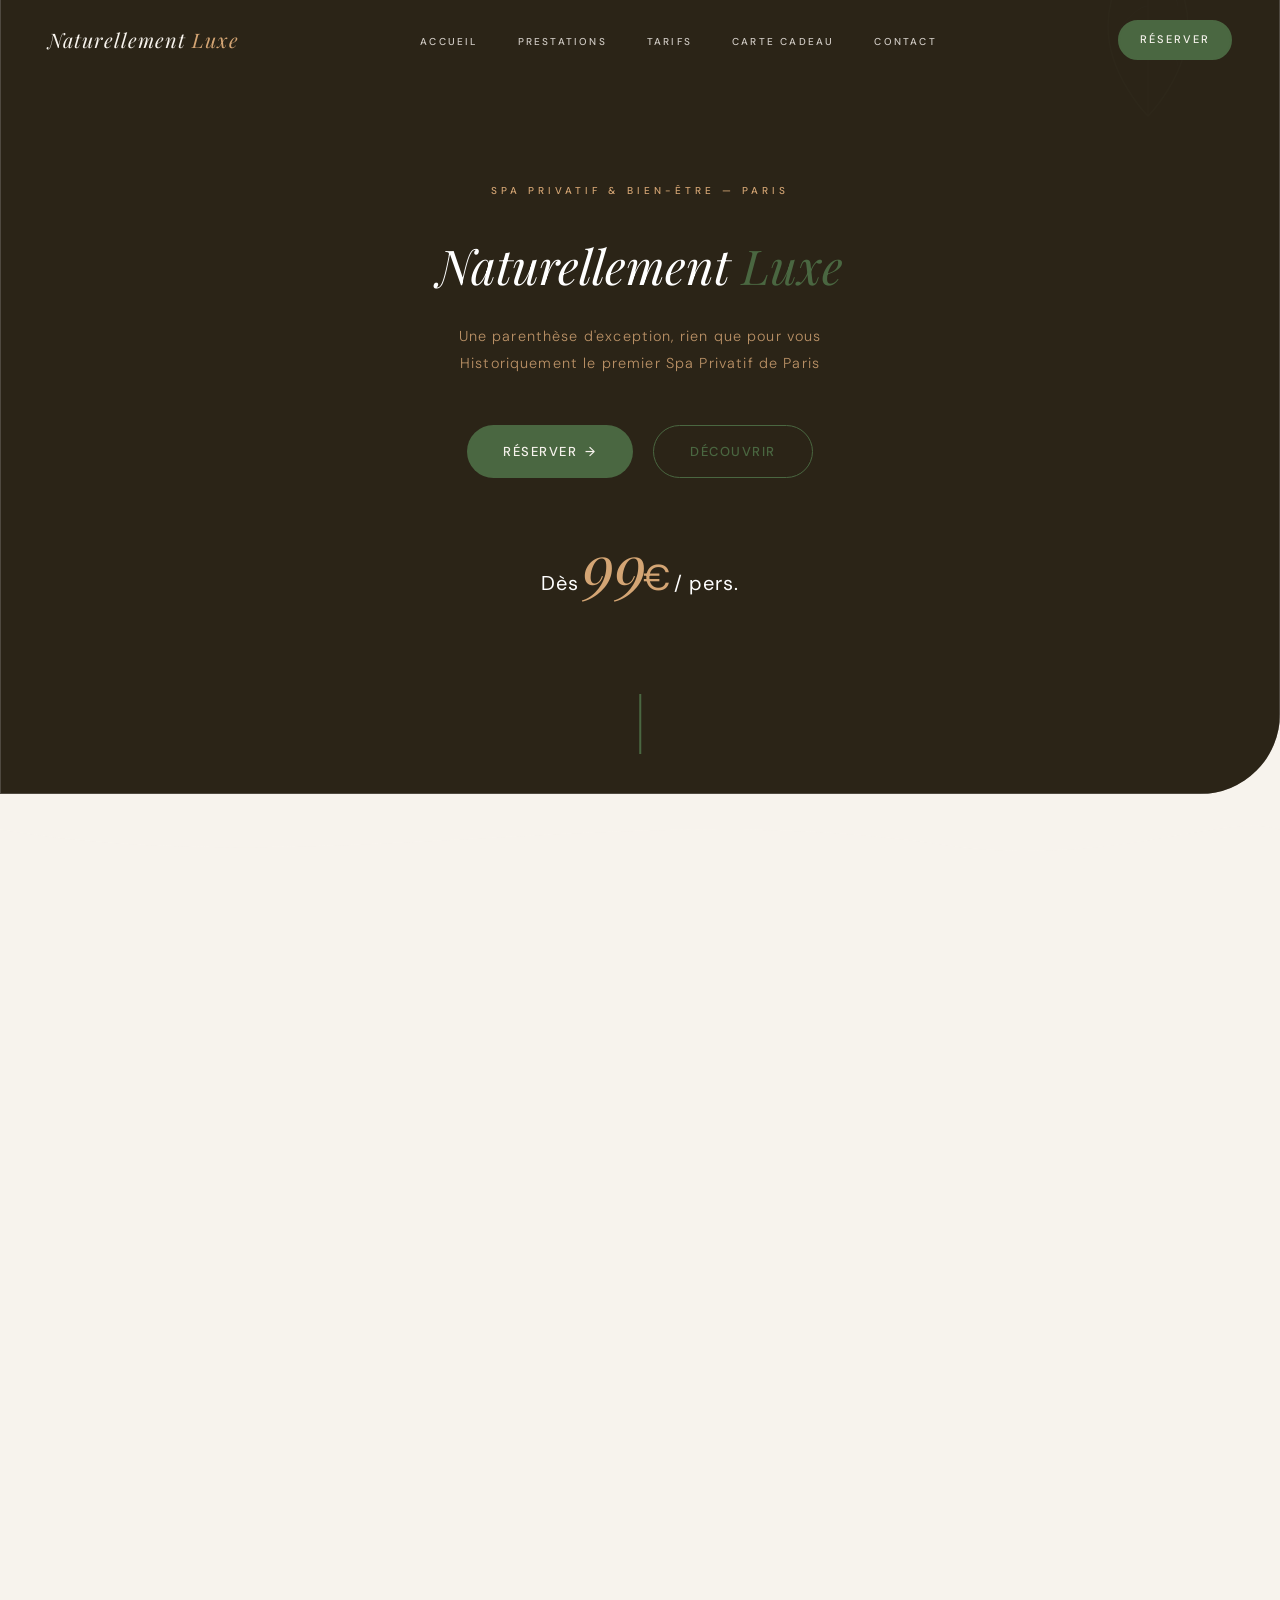
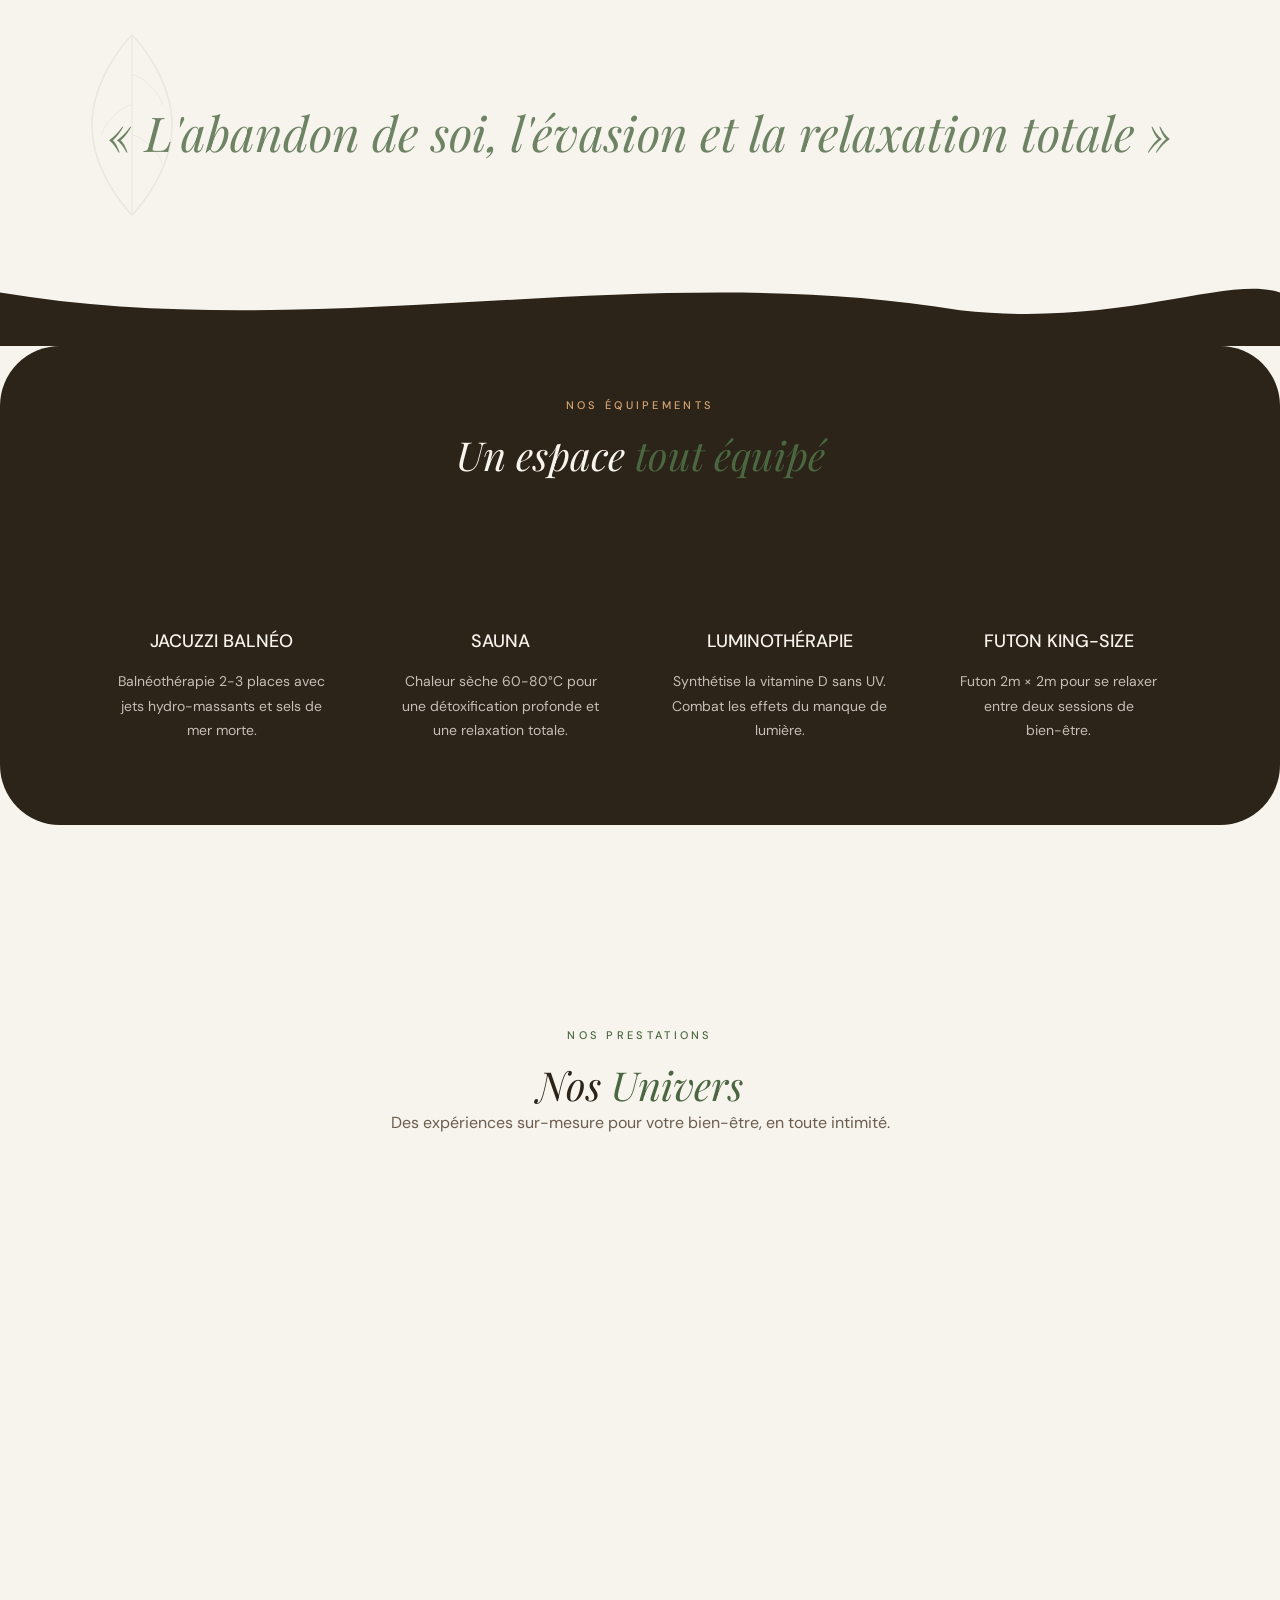
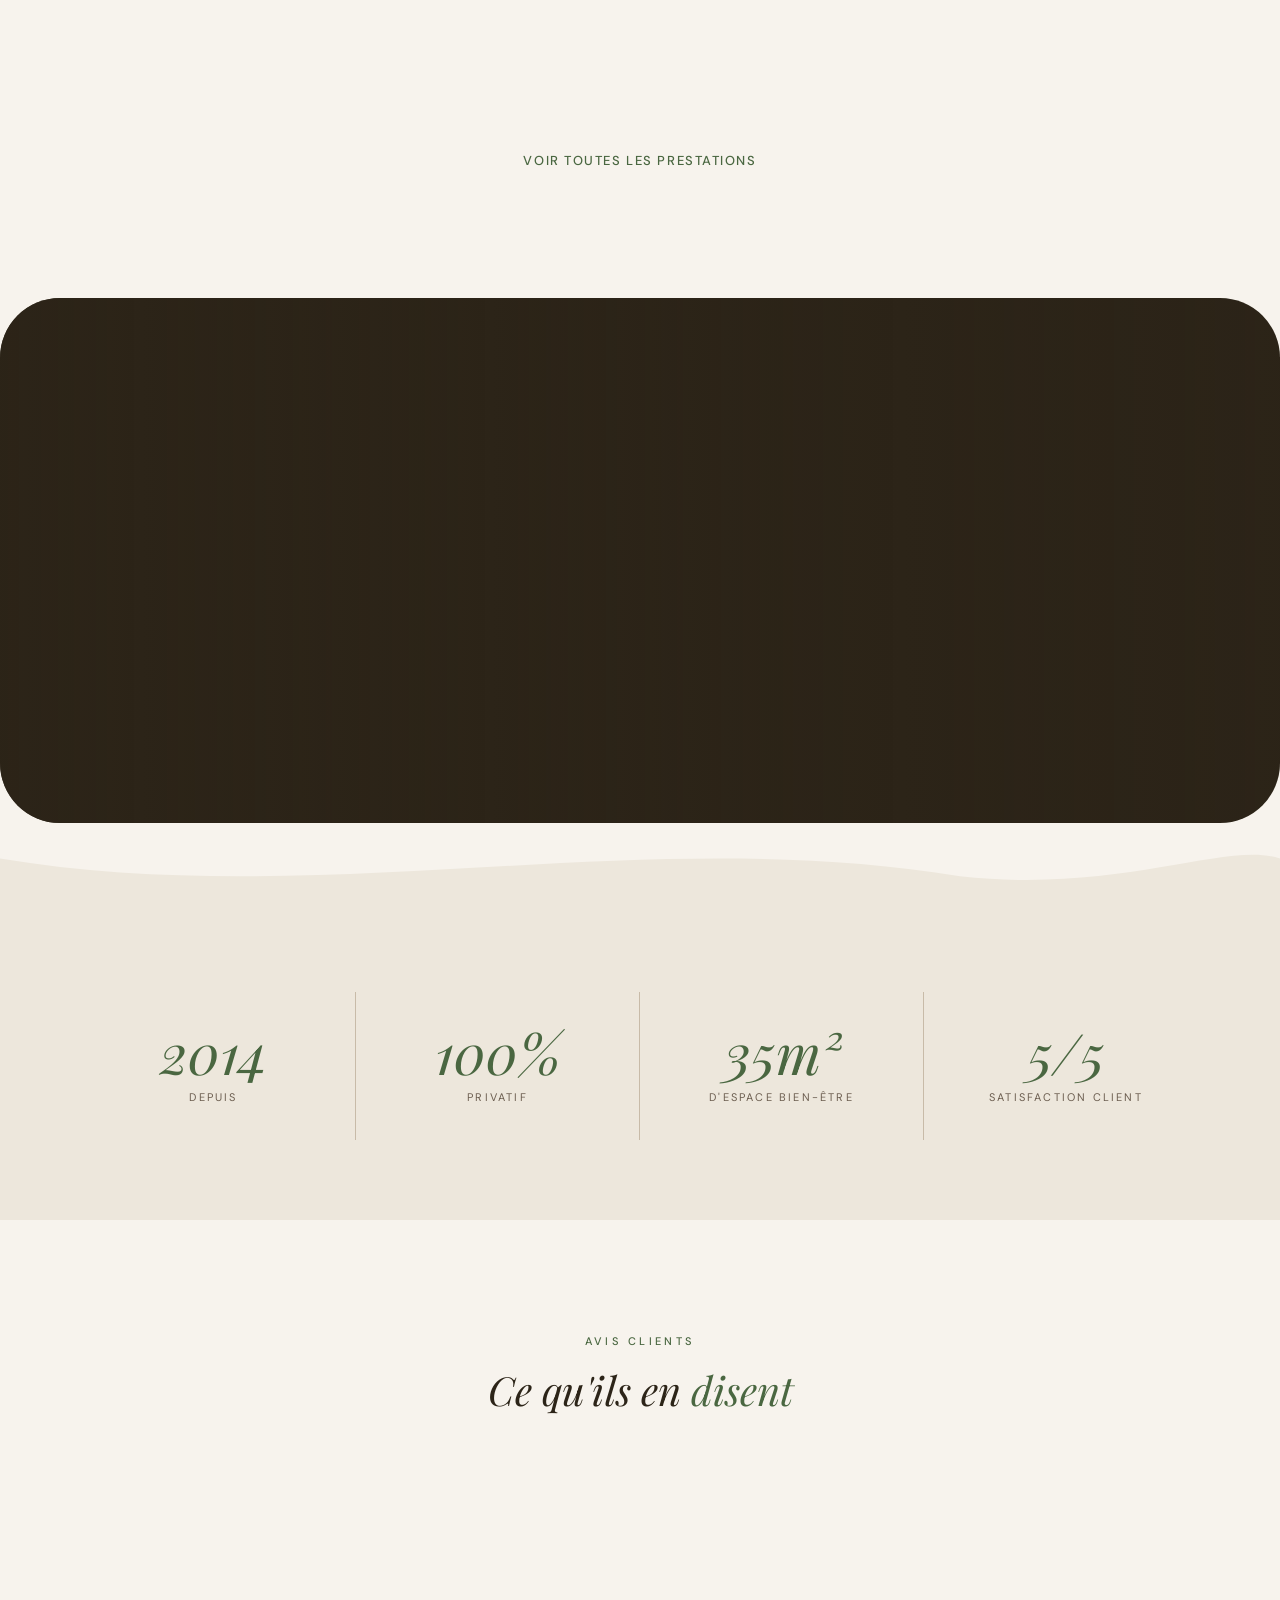
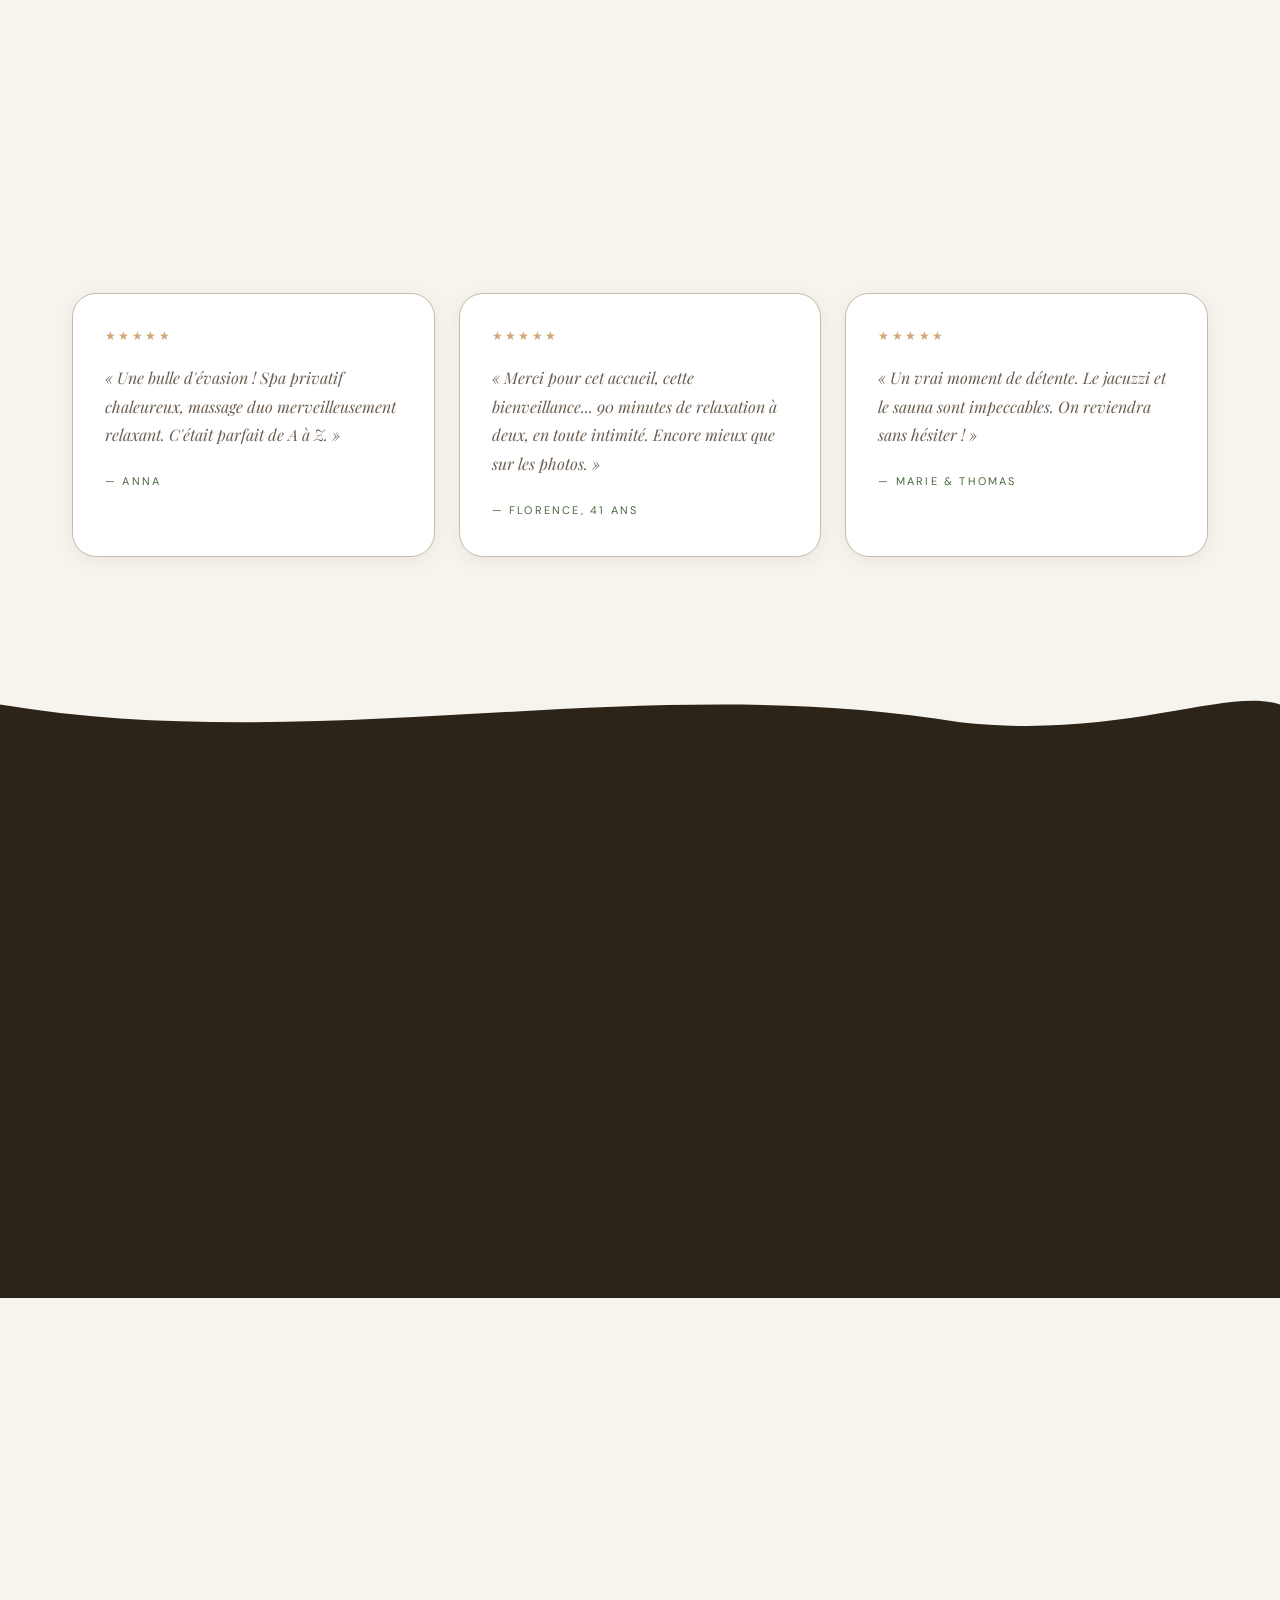
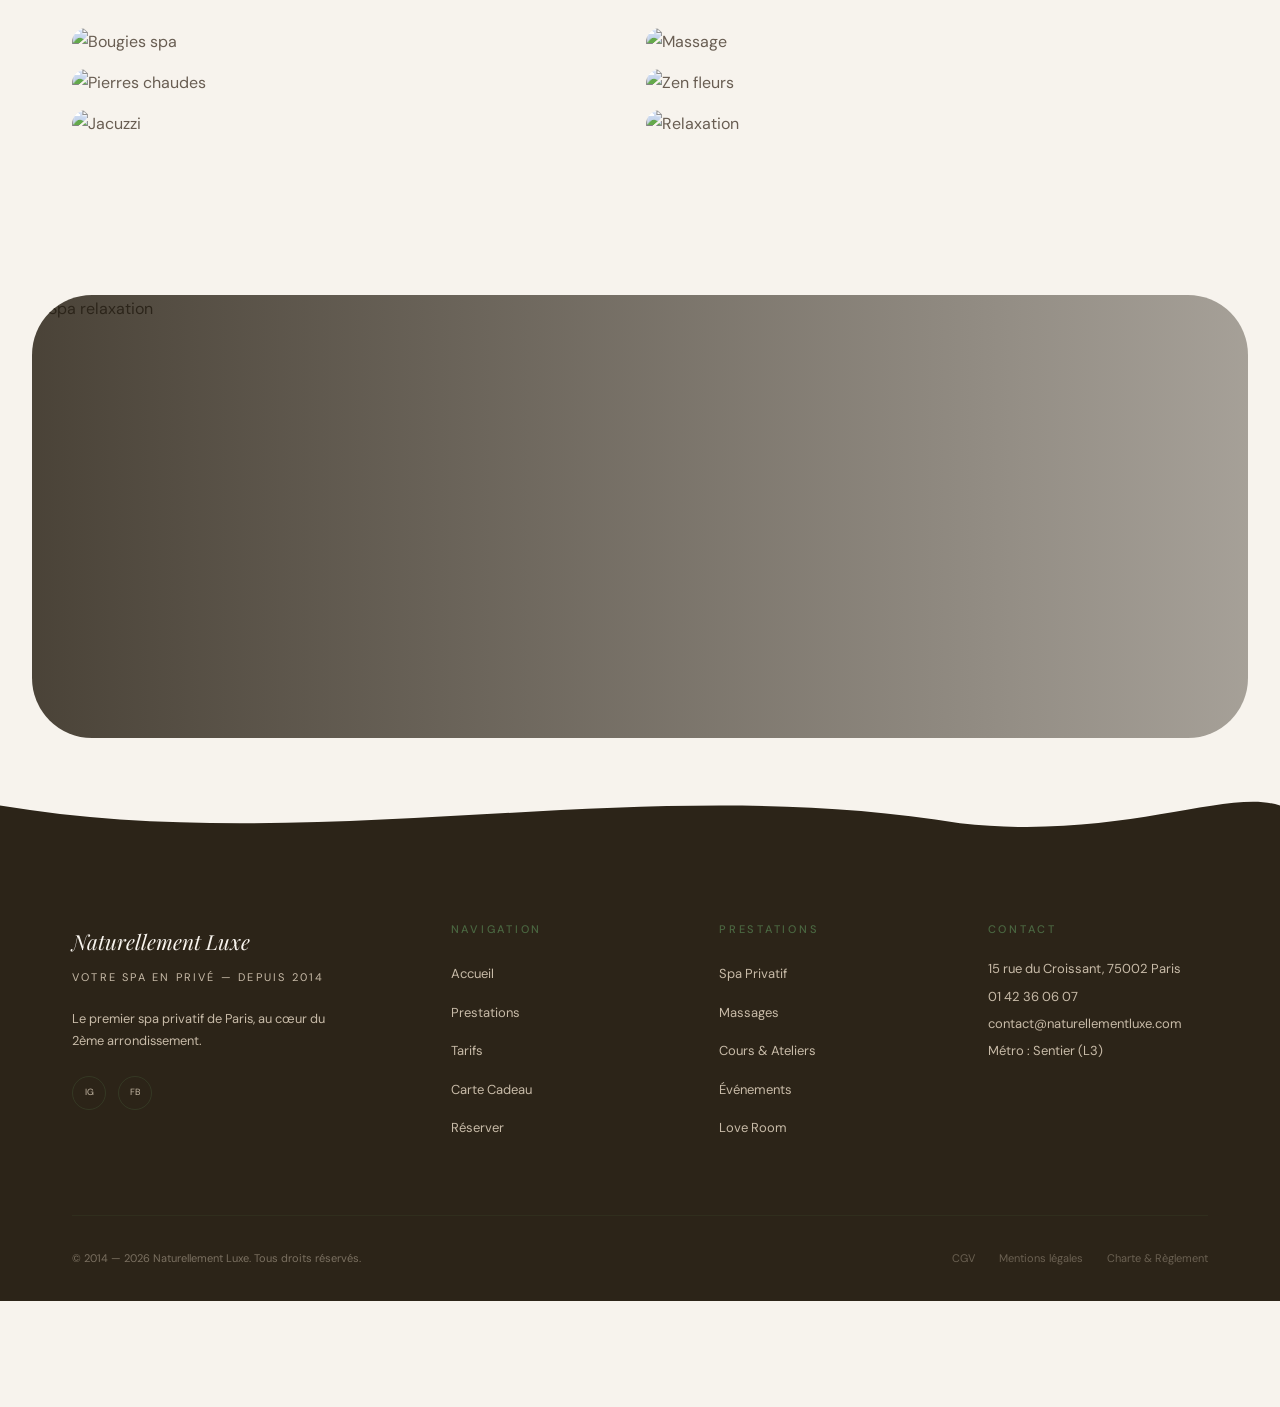
==== index.html @ 5acb5098 "redesign complet: charte organique/botanique Nouvelle identite visuelle: palette terreuse (vert fore" ====
<!DOCTYPE html>
<html lang="fr">
<head>
  <meta charset="UTF-8">
  <meta name="viewport" content="width=device-width, initial-scale=1.0">
  <meta name="description" content="Naturellement Luxe — Le premier Spa Privatif de Paris depuis 2014. Jacuzzi, sauna, balnéothérapie, massages en toute intimité au cœur du 2e arrondissement.">
  <title>Naturellement Luxe — Spa Privatif Paris | Votre Spa en Privé</title>
  <link rel="stylesheet" href="css/design-system.css">
  <link rel="stylesheet" href="css/components.css">
  <link rel="stylesheet" href="css/pages/home.css">
  <script src="https://unpkg.com/lucide@latest"></script>
</head>
<body>

<!-- HEADER -->
<header>
  <a href="index.html" class="header-logo">Naturellement <span>Luxe</span></a>
  <nav>
    <ul class="header-nav">
      <li><a href="index.html">Accueil</a></li>
      <li><a href="prestations.html">Prestations</a></li>
      <li><a href="tarifs.html">Tarifs</a></li>
      <li><a href="carte-cadeau.html">Carte Cadeau</a></li>
      <li><a href="contact.html">Contact</a></li>
    </ul>
  </nav>
  <a href="reserver.html" class="header-cta">Réserver</a>
  <button class="burger" aria-label="Menu">
    <span></span><span></span><span></span>
  </button>
</header>
<div class="mobile-overlay"></div>
<nav class="mobile-nav">
  <button class="mobile-close">&#10005;</button>
  <a href="index.html">Accueil</a>
  <a href="prestations.html">Prestations</a>
  <a href="tarifs.html">Tarifs</a>
  <a href="carte-cadeau.html">Carte Cadeau</a>
  <a href="contact.html">Contact</a>
  <a href="reserver.html">Réserver</a>
</nav>

<main>

  <!-- HERO (fond sombre) -->
  <section class="hero" style="position: relative;">
    <video class="hero-video" autoplay muted loop playsinline
      poster="https://images.unsplash.com/photo-1544161515-4ab6ce6db874?w=1920&q=85&auto=format&fit=crop">
      <source src="https://videos.pexels.com/video-files/3327263/3327263-uhd_2560_1440_30fps.mp4" type="video/mp4">
    </video>
    <img class="hero-bg-img" src="https://images.unsplash.com/photo-1544161515-4ab6ce6db874?w=1920&q=85&auto=format&fit=crop" alt="">
    <div class="hero-overlay"></div>
    <div class="hero-content">
      <span class="hero-tag">Spa Privatif &amp; Bien-être — Paris</span>
      <h1>Naturellement <em>Luxe</em></h1>
      <p class="hero-subtitle">Une parenthèse d'exception, rien que pour vous<br>Historiquement le premier Spa Privatif de Paris</p>
      <div class="hero-buttons">
        <a href="reserver.html" class="btn btn-primary">Réserver</a>
        <a href="prestations.html" class="btn btn-outline">Découvrir</a>
      </div>
      <div class="hero-price">
        <span class="price-from">Dès</span>
        <span class="price-amount">99</span>
        <span class="price-currency">€</span>
        <span class="price-unit">/ pers.</span>
      </div>
    </div>
    <div class="scroll-indicator"><span></span></div>
    <div class="botanical-deco" style="top: 2rem; right: 2rem; width: 200px; height: 200px;">
      <svg viewBox="0 0 200 200" fill="none" xmlns="http://www.w3.org/2000/svg">
        <path d="M100,10 C100,10 140,50 140,100 C140,150 100,190 100,190 C100,190 60,150 60,100 C60,50 100,10 100,10 Z" stroke="#4A6741" stroke-width="1.5" fill="none"/>
        <path d="M100,10 L100,190" stroke="#4A6741" stroke-width="1"/>
        <path d="M100,50 C110,50 130,70 130,80" stroke="#4A6741" stroke-width="0.8" fill="none"/>
        <path d="M100,80 C90,80 70,100 70,110" stroke="#4A6741" stroke-width="0.8" fill="none"/>
        <path d="M100,110 C110,110 130,130 130,140" stroke="#4A6741" stroke-width="0.8" fill="none"/>
      </svg>
    </div>
  </section>

  <!-- Wave: hero → concept -->
  <div class="wave-divider">
    <svg viewBox="0 0 1440 100" preserveAspectRatio="none">
      <path d="M0,40 C360,100 720,0 1080,60 C1260,80 1380,20 1440,40 L1440,100 L0,100 Z" fill="#F7F3ED"/>
    </svg>
  </div>

  <!-- CONCEPT (fond CRÈME) -->
  <section class="section-concept" style="position: relative;">
    <div class="container">
      <div class="concept-grid">
        <div class="concept-text reveal-left">
          <span class="section-label">Notre concept</span>
          <h2>Un moment unique,<br><em>hors du temps</em></h2>
          <p>Naturellement Luxe vous accueille dans un univers où bien-être et simplicité se conjuguent pour créer une expérience unique de détente absolue. Depuis 2014, nous avons fait le choix de l'intimité et du sur-mesure.</p>
          <p>La beauté du corps passe aussi par la beauté des lieux. Chaque détail est pensé pour votre confort et votre sérénité.</p>
          <div class="divider"></div>
          <a href="prestations.html" class="btn btn-outline-dark" style="margin-top:1rem">En savoir plus</a>
        </div>
        <div class="concept-images reveal-right">
          <img class="img-main" data-speed="0.17"
            src="https://images.unsplash.com/photo-1519823551278-64ac92734fb1?w=600&q=85&auto=format&fit=crop"
            alt="Pierres chaudes massage">
          <img class="img-secondary" data-speed="-0.33"
            src="https://images.unsplash.com/photo-1515377905703-c4788e51af15?w=500&q=85&auto=format&fit=crop"
            alt="Zen fleurs spa">
          <div class="img-deco-circle"></div>
        </div>
      </div>
      <div class="concept-quote reveal">&laquo; L'abandon de soi, l'évasion et la relaxation totale &raquo;</div>
    </div>
    <div class="botanical-deco" style="bottom: 2rem; left: 2rem; width: 200px; height: 200px;">
      <svg viewBox="0 0 200 200" fill="none" xmlns="http://www.w3.org/2000/svg">
        <path d="M100,10 C100,10 140,50 140,100 C140,150 100,190 100,190 C100,190 60,150 60,100 C60,50 100,10 100,10 Z" stroke="#4A6741" stroke-width="1.5" fill="none"/>
        <path d="M100,10 L100,190" stroke="#4A6741" stroke-width="1"/>
        <path d="M100,50 C110,50 130,70 130,80" stroke="#4A6741" stroke-width="0.8" fill="none"/>
        <path d="M100,80 C90,80 70,100 70,110" stroke="#4A6741" stroke-width="0.8" fill="none"/>
        <path d="M100,110 C110,110 130,130 130,140" stroke="#4A6741" stroke-width="0.8" fill="none"/>
      </svg>
    </div>
  </section>

  <!-- Wave: concept → équipements -->
  <div class="wave-divider">
    <svg viewBox="0 0 1440 100" preserveAspectRatio="none">
      <path d="M0,40 C360,100 720,0 1080,60 C1260,80 1380,20 1440,40 L1440,100 L0,100 Z" fill="#2C2418"/>
    </svg>
  </div>

  <!-- ÉQUIPEMENTS (fond SOMBRE — cards arrondies) -->
  <section class="section-equipements">
    <div class="container">
      <div class="section-header">
        <span class="section-label" style="text-align:center;display:block">Nos équipements</span>
        <h2 style="color:var(--craie);text-align:center">Un espace <em>tout équipé</em></h2>
      </div>
      <div class="equipements-grid">
        <div class="equipment-card">
          <i data-lucide="waves" class="equipment-icon"></i>
          <div class="equipment-title">Jacuzzi Balnéo</div>
          <p class="equipment-text">Balnéothérapie 2-3 places avec jets hydro-massants et sels de mer morte.</p>
        </div>
        <div class="equipment-card">
          <i data-lucide="flame" class="equipment-icon"></i>
          <div class="equipment-title">Sauna</div>
          <p class="equipment-text">Chaleur sèche 60-80°C pour une détoxification profonde et une relaxation totale.</p>
        </div>
        <div class="equipment-card">
          <i data-lucide="sun" class="equipment-icon"></i>
          <div class="equipment-title">Luminothérapie</div>
          <p class="equipment-text">Synthétise la vitamine D sans UV. Combat les effets du manque de lumière.</p>
        </div>
        <div class="equipment-card">
          <i data-lucide="bed-double" class="equipment-icon"></i>
          <div class="equipment-title">Futon King-Size</div>
          <p class="equipment-text">Futon 2m × 2m pour se relaxer entre deux sessions de bien-être.</p>
        </div>
      </div>
    </div>
  </section>

  <!-- Wave: équipements → services -->
  <div class="wave-divider">
    <svg viewBox="0 0 1440 100" preserveAspectRatio="none">
      <path d="M0,40 C360,100 720,0 1080,60 C1260,80 1380,20 1440,40 L1440,100 L0,100 Z" fill="#F7F3ED"/>
    </svg>
  </div>

  <!-- SERVICES (fond CRÈME — cards portrait Sona) -->
  <section class="section-services">
    <div class="container">
      <div class="section-header">
        <span class="section-label">Nos prestations</span>
        <h2>Nos <em>Univers</em></h2>
        <p>Des expériences sur-mesure pour votre bien-être, en toute intimité.</p>
      </div>
      <div class="services-grid">
        <a href="prestation-spa.html" class="service-card reveal">
          <div class="card-img-wrap">
            <img class="card-img" src="https://images.unsplash.com/photo-1596178060671-7a80dc8059ea?w=800&q=85&auto=format&fit=crop" alt="Spa privatif jacuzzi">
          </div>
          <div class="card-body">
            <span class="card-category">Bien-être</span>
            <h3 class="card-title">Spa Privatif</h3>
            <p class="card-text">35m² entièrement privatisés : jacuzzi, sauna, balnéothérapie et luminothérapie.</p>
            <span class="card-link">Découvrir &rarr;</span>
          </div>
        </a>
        <a href="prestation-massage.html" class="service-card reveal reveal-delay-2">
          <div class="card-img-wrap">
            <img class="card-img" src="https://images.unsplash.com/photo-1600334089648-b0d9d3028eb2?w=800&q=85&auto=format&fit=crop" alt="Massage relaxant">
          </div>
          <div class="card-body">
            <span class="card-category">Soins</span>
            <h3 class="card-title">Massages</h3>
            <p class="card-text">Massages relaxants, deep tissue ou aux pierres chaudes. Solo ou duo.</p>
            <span class="card-link">Découvrir &rarr;</span>
          </div>
        </a>
        <a href="prestation-events.html" class="service-card reveal reveal-delay-3">
          <div class="card-img-wrap">
            <div class="card-tag">Populaire</div>
            <img class="card-img" src="https://images.unsplash.com/photo-1529156069898-49953e39b3ac?w=800&q=85&auto=format&fit=crop" alt="EVJF groupe spa">
          </div>
          <div class="card-body">
            <span class="card-category">Événements</span>
            <h3 class="card-title">Événements</h3>
            <p class="card-text">EVJF, Baby Shower, Anniversaire... Jusqu'à 10 personnes dans un cadre d'exception.</p>
            <span class="card-link">Découvrir &rarr;</span>
          </div>
        </a>
      </div>
      <div style="text-align:center; margin-top:3rem">
        <a href="prestations.html" class="btn btn-outline-dark">Voir toutes les prestations</a>
      </div>
    </div>
  </section>

  <!-- PARALLAXE (fond SOMBRE) -->
  <section class="section-parallax">
    <img class="parallax-img" src="https://images.unsplash.com/photo-1561047029-3000c68339ca?w=1920&q=85&auto=format&fit=crop" alt="Spa relaxation">
    <div class="parallax-overlay"></div>
    <div class="parallax-content reveal">
      <h2>Un espace de 35m²<br><em>entièrement privatisé</em> pour vous</h2>
      <p>Jacuzzi, balnéothérapie, sauna, luminothérapie — vivez une parenthèse sensorielle unique, en toute intimité, au cœur de Paris.</p>
      <a href="reserver.html" class="btn btn-primary">Réserver maintenant</a>
    </div>
  </section>

  <!-- Wave: parallax → chiffres -->
  <div class="wave-divider">
    <svg viewBox="0 0 1440 100" preserveAspectRatio="none">
      <path d="M0,40 C360,100 720,0 1080,60 C1260,80 1380,20 1440,40 L1440,100 L0,100 Z" fill="#EDE7DC"/>
    </svg>
  </div>

  <!-- CHIFFRES (fond CRÈME) -->
  <section class="section-chiffres">
    <div class="container">
      <div class="chiffres-grid">
        <div class="chiffre-item"><span class="chiffre-number">2014</span><span class="chiffre-label">Depuis</span></div>
        <div class="chiffre-item"><span class="chiffre-number">100%</span><span class="chiffre-label">Privatif</span></div>
        <div class="chiffre-item"><span class="chiffre-number">35m²</span><span class="chiffre-label">D'espace bien-être</span></div>
        <div class="chiffre-item"><span class="chiffre-number">5/5</span><span class="chiffre-label">Satisfaction client</span></div>
      </div>
    </div>
  </section>

  <!-- TÉMOIGNAGES (fond CRÈME — Sona style) -->
  <section class="section-temoignages">
    <div class="container">
      <div class="section-header">
        <span class="section-label">Avis clients</span>
        <h2>Ce qu'ils en <em>disent</em></h2>
      </div>
      <div class="temoignage-featured reveal">
        <img src="https://images.unsplash.com/photo-1544161515-4ab6ce6db874?w=1600&q=85&auto=format&fit=crop" alt="Spa ambiance">
        <div class="temoignage-featured-content">
          <div class="stars">&#9733;&#9733;&#9733;&#9733;&#9733;</div>
          <blockquote>&laquo; Quel bonheur que ce petit cocon dans Paris. Un moment de rêve, en toute intimité. L'accueil est chaleureux et les installations sont superbes. &raquo;</blockquote>
          <cite>— Yann</cite>
        </div>
      </div>
      <div class="temoignages-mini-grid">
        <div class="temoignage-mini">
          <div class="stars">&#9733;&#9733;&#9733;&#9733;&#9733;</div>
          <blockquote>&laquo; Une bulle d'évasion ! Spa privatif chaleureux, massage duo merveilleusement relaxant. C'était parfait de A à Z. &raquo;</blockquote>
          <cite>— Anna</cite>
        </div>
        <div class="temoignage-mini">
          <div class="stars">&#9733;&#9733;&#9733;&#9733;&#9733;</div>
          <blockquote>&laquo; Merci pour cet accueil, cette bienveillance... 90 minutes de relaxation à deux, en toute intimité. Encore mieux que sur les photos. &raquo;</blockquote>
          <cite>— Florence, 41 ans</cite>
        </div>
        <div class="temoignage-mini">
          <div class="stars">&#9733;&#9733;&#9733;&#9733;&#9733;</div>
          <blockquote>&laquo; Un vrai moment de détente. Le jacuzzi et le sauna sont impeccables. On reviendra sans hésiter ! &raquo;</blockquote>
          <cite>— Marie &amp; Thomas</cite>
        </div>
      </div>
    </div>
  </section>

  <!-- Wave: témoignages → carte cadeau -->
  <div class="wave-divider">
    <svg viewBox="0 0 1440 100" preserveAspectRatio="none">
      <path d="M0,40 C360,100 720,0 1080,60 C1260,80 1380,20 1440,40 L1440,100 L0,100 Z" fill="#2C2418"/>
    </svg>
  </div>

  <!-- CARTE CADEAU (fond SOMBRE) -->
  <section class="section-carte-cadeau">
    <div class="carte-split">
      <div class="carte-img reveal-left">
        <img src="https://images.unsplash.com/photo-1607082348824-0a96f2a4b9da?w=1000&q=85&auto=format&fit=crop" alt="Carte cadeau luxe">
      </div>
      <div class="carte-content reveal-right">
        <span class="section-label">Offrir</span>
        <h2>Offrez une <em>Expérience Unique</em></h2>
        <p>Valable 12 mois, glissée dans une belle petite enveloppe pour un cadeau d'exception.</p>
        <a href="carte-cadeau.html" class="btn btn-primary">Offrir une carte cadeau</a>
      </div>
    </div>
  </section>

  <!-- Wave: carte cadeau → galerie -->
  <div class="wave-divider">
    <svg viewBox="0 0 1440 100" preserveAspectRatio="none">
      <path d="M0,40 C360,100 720,0 1080,60 C1260,80 1380,20 1440,40 L1440,100 L0,100 Z" fill="#F7F3ED"/>
    </svg>
  </div>

  <!-- GALERIE (fond CRÈME) -->
  <section class="section-galerie">
    <div class="container">
      <div class="section-header reveal">
        <span class="section-label">Notre univers</span>
        <h2>En <em>images</em></h2>
      </div>
      <div class="galerie-grid">
        <div class="galerie-item"><img src="https://images.unsplash.com/photo-1544161515-4ab6ce6db874?w=600&q=85&auto=format&fit=crop" alt="Bougies spa" loading="lazy"></div>
        <div class="galerie-item"><img src="https://images.unsplash.com/photo-1519823551278-64ac92734fb1?w=600&q=85&auto=format&fit=crop" alt="Pierres chaudes" loading="lazy"></div>
        <div class="galerie-item"><img src="https://images.unsplash.com/photo-1596178060671-7a80dc8059ea?w=600&q=85&auto=format&fit=crop" alt="Jacuzzi" loading="lazy"></div>
        <div class="galerie-item"><img src="https://images.unsplash.com/photo-1600334089648-b0d9d3028eb2?w=600&q=85&auto=format&fit=crop" alt="Massage" loading="lazy"></div>
        <div class="galerie-item"><img src="https://images.unsplash.com/photo-1515377905703-c4788e51af15?w=600&q=85&auto=format&fit=crop" alt="Zen fleurs" loading="lazy"></div>
        <div class="galerie-item"><img src="https://images.unsplash.com/photo-1561047029-3000c68339ca?w=600&q=85&auto=format&fit=crop" alt="Relaxation" loading="lazy"></div>
      </div>
    </div>
  </section>

  <!-- CTA FINAL (style Sona — image pleine largeur) -->
  <section class="section-cta-final">
    <img class="cta-bg" src="https://images.unsplash.com/photo-1561047029-3000c68339ca?w=1920&q=85&auto=format&fit=crop" alt="Spa relaxation">
    <div class="cta-overlay"></div>
    <div class="cta-content reveal">
      <span class="section-label" style="color:var(--chene)">Prêt ?</span>
      <h2>Votre moment de détente<br>vous <em>attend</em></h2>
      <p>Réservez dès maintenant votre créneau en toute simplicité.</p>
      <a href="reserver.html" class="btn btn-primary">Réserver maintenant</a>
    </div>
  </section>

</main>

<!-- Wave: before footer -->
<div class="wave-divider">
  <svg viewBox="0 0 1440 100" preserveAspectRatio="none">
    <path d="M0,40 C360,100 720,0 1080,60 C1260,80 1380,20 1440,40 L1440,100 L0,100 Z" fill="#2C2418"/>
  </svg>
</div>

<!-- FOOTER -->
<footer>
  <div class="container">
    <div class="footer-grid">
      <div class="footer-brand">
        <span class="brand-name">Naturellement Luxe</span>
        <span class="brand-tagline">Votre Spa en Privé — Depuis 2014</span>
        <p>Le premier spa privatif de Paris, au cœur du 2ème arrondissement.</p>
        <div class="footer-social">
          <a href="https://instagram.com/SPAPRIVATIF" target="_blank" rel="noopener">IG</a>
          <a href="https://www.facebook.com/pages/Naturellement-Luxe/413988392021026" target="_blank" rel="noopener">FB</a>
        </div>
      </div>
      <div class="footer-col">
        <h4>Navigation</h4>
        <ul>
          <li><a href="index.html">Accueil</a></li>
          <li><a href="prestations.html">Prestations</a></li>
          <li><a href="tarifs.html">Tarifs</a></li>
          <li><a href="carte-cadeau.html">Carte Cadeau</a></li>
          <li><a href="reserver.html">Réserver</a></li>
        </ul>
      </div>
      <div class="footer-col">
        <h4>Prestations</h4>
        <ul>
          <li><a href="prestation-spa.html">Spa Privatif</a></li>
          <li><a href="prestation-massage.html">Massages</a></li>
          <li><a href="prestation-cours.html">Cours & Ateliers</a></li>
          <li><a href="prestation-events.html">Événements</a></li>
          <li><a href="prestation-loveroom.html">Love Room</a></li>
        </ul>
      </div>
      <div class="footer-col">
        <h4>Contact</h4>
        <div class="footer-contact">
          <span>15 rue du Croissant, 75002 Paris</span>
          <a href="tel:+33142360607">01 42 36 06 07</a>
          <a href="mailto:contact@naturellementluxe.com">contact@naturellementluxe.com</a>
          <span>Métro : Sentier (L3)</span>
        </div>
      </div>
    </div>
    <div class="footer-bottom">
      <p>&copy; 2014 — 2026 Naturellement Luxe. Tous droits réservés.</p>
      <div class="footer-bottom-links">
        <a href="#">CGV</a>
        <a href="#">Mentions légales</a>
        <a href="#">Charte & Règlement</a>
      </div>
    </div>
  </div>
</footer>

<script src="js/main.js"></script>
<script src="js/animations.js"></script>
<script>lucide.createIcons();</script>
</body>
</html>
---- css/design-system.css ----
@import url('https://fonts.googleapis.com/css2?family=Playfair+Display:ital,wght@0,400;0,700;1,400;1,700&family=Cormorant+Garamond:ital,wght@0,400;0,600;1,400&family=DM+Sans:wght@300;400;500;700&display=swap');

/* ============================================
   DESIGN SYSTEM — Naturellement Luxe Botanique
   Palette organique, reset, typo, reveal
   ============================================ */

:root {
  /* Palette botanique */
  --fond-principal:    #F7F3ED;
  --fond-secondaire:   #EDE7DC;
  --primaire:          #4A6741;
  --secondaire:        #C17C4E;
  --accent:            #D4A574;
  --texte-principal:   #2C2418;
  --texte-secondaire:  #6B5D4F;
  --fond-sombre:       #2C2418;
  --bordure:           #C8BBA8;
  --hover:             #5C7D52;
  --blanc:             #FFFFFF;

  /* Anciens alias pour compatibilite interne */
  --noir:    #2C2418;
  --charbon: #352E22;
  --bronze:  #6B5D4F;
  --chene:   #4A6741;
  --miel:    #D4A574;
  --sable:   #C8BBA8;
  --creme:   #F7F3ED;
  --craie:   #F7F3ED;

  /* Typo */
  --font-heading: 'Playfair Display', Georgia, serif;
  --font-serif:   'Cormorant Garamond', Georgia, serif;
  --font-sans:    'DM Sans', sans-serif;

  /* Tailles */
  --text-xs:   0.6875rem;
  --text-sm:   0.8125rem;
  --text-base: 1rem;
  --text-lg:   1.125rem;
  --text-xl:   1.375rem;
  --text-2xl:  1.75rem;
  --text-3xl:  2.5rem;
  --text-4xl:  3.5rem;
  --text-hero: clamp(3.5rem, 7vw, 6.5rem);

  /* Espacements */
  --space-xs:  0.5rem;
  --space-sm:  1rem;
  --space-md:  2rem;
  --space-lg:  4rem;
  --space-xl:  7rem;
  --space-2xl: 10rem;

  /* Rayons — style organique arrondi */
  --radius-sm:   12px;
  --radius-md:   20px;
  --radius-lg:   24px;
  --radius-xl:   40px;
  --radius-pill:  50px;
  --radius-card:  24px;

  /* Glassmorphism botanique */
  --glass-bg: rgba(247, 243, 237, 0.65);
  --glass-border: 2px solid rgba(255, 255, 255, 0.5);
  --glass-blur: 12px;

  /* Ombres douces et chaudes */
  --shadow-sm:   0 4px 20px rgba(44, 36, 24, 0.06);
  --shadow-md:   0 8px 32px rgba(44, 36, 24, 0.08);
  --shadow-lg:   0 20px 60px rgba(44, 36, 24, 0.12);
  --shadow-glow: 0 0 40px rgba(74, 103, 65, 0.12);

  /* Transitions */
  --ease-out: cubic-bezier(0.4, 0, 0.2, 1);
  --transition: all 0.4s cubic-bezier(0.4, 0, 0.2, 1);
  --transition-slow: all 0.6s cubic-bezier(0.4, 0, 0.2, 1);
}

/* ---- Reset ---- */
*, *::before, *::after { box-sizing: border-box; margin: 0; padding: 0; }
html { scroll-behavior: smooth; -webkit-font-smoothing: antialiased; }
body {
  font-family: var(--font-sans);
  font-size: var(--text-base);
  font-weight: 400;
  line-height: 1.8;
  background: var(--fond-principal);
  color: var(--texte-secondaire);
  overflow-x: hidden;
}
h1, h2, h3, h4 { font-family: var(--font-heading); font-weight: 400; line-height: 1.15; }
h1, h2, h3 { font-style: italic; }
h1 em, h2 em { font-style: italic; color: var(--primaire); }
h1 { font-size: var(--text-hero); }
h2 { font-size: var(--text-3xl); }
h3 { font-size: var(--text-2xl); }
p { line-height: 1.85; font-weight: 400; }
a { text-decoration: none; color: inherit; transition: var(--transition); }
img { max-width: 100%; display: block; }
ul, ol { list-style: none; }

::selection { background: var(--primaire); color: var(--fond-principal); }
::-webkit-scrollbar { width: 5px; }
::-webkit-scrollbar-track { background: var(--fond-sombre); }
::-webkit-scrollbar-thumb { background: var(--primaire); border-radius: 3px; }

/* ---- Reveal animations ---- */
.reveal     { opacity: 0; transform: translateY(30px); transition: opacity 0.8s ease, transform 0.8s var(--ease-out); }
.reveal.visible { opacity: 1; transform: translateY(0); }
.reveal-left  { opacity: 0; transform: translateX(-40px); transition: opacity 0.8s ease, transform 0.8s var(--ease-out); }
.reveal-left.visible  { opacity: 1; transform: translateX(0); }
.reveal-right { opacity: 0; transform: translateX(40px); transition: opacity 0.8s ease, transform 0.8s var(--ease-out); }
.reveal-right.visible { opacity: 1; transform: translateX(0); }
.reveal-delay-1 { transition-delay: 0.1s; }
.reveal-delay-2 { transition-delay: 0.2s; }
.reveal-delay-3 { transition-delay: 0.3s; }
.reveal-delay-4 { transition-delay: 0.4s; }
.reveal-delay-5 { transition-delay: 0.5s; }

/* Parallax */
[data-speed] { will-change: transform; }

/* ---- Wave Dividers ---- */
.wave-divider { line-height: 0; overflow: hidden; position: relative; z-index: 2; }
.wave-divider svg { display: block; width: 100%; height: auto; }
.wave-divider-flip { transform: scaleY(-1); }

/* ---- Botanical Decorations ---- */
.botanical-deco {
  position: absolute;
  opacity: 0.08;
  pointer-events: none;
  z-index: 0;
}
.botanical-deco svg { width: 100%; height: 100%; }

/* ---- Keyframes ---- */
@keyframes fadeUp { from { opacity: 0; transform: translateY(25px); } to { opacity: 1; transform: translateY(0); } }
@keyframes fadeDown { from { opacity: 0; transform: translateY(-15px); } to { opacity: 1; transform: translateY(0); } }
@keyframes fadeIn { from { opacity: 0; } to { opacity: 1; } }
@keyframes scrollLine {
  0%   { transform: scaleY(0); transform-origin: top; }
  50%  { transform: scaleY(1); transform-origin: top; }
  51%  { transform: scaleY(1); transform-origin: bottom; }
  100% { transform: scaleY(0); transform-origin: bottom; opacity: 0; }
}
---- css/components.css ----
/* ============================================
   COMPONENTS — Naturellement Luxe Botanique
   Tous les composants partages
   ============================================ */

/* ============================ CONTAINER ============================ */
.container { max-width: 1200px; margin: 0 auto; padding: 0 var(--space-md); }

/* ============================ SECTION TITLE (reutilisable) ============================ */
.section-title { text-align: center; max-width: 700px; margin: 0 auto var(--space-lg); }
.section-title h2 { margin-bottom: var(--space-sm); color: var(--texte-principal); }
.section-title p { color: var(--texte-secondaire); }

.ornament {
  display: flex;
  justify-content: center;
  margin: var(--space-sm) auto;
  opacity: 0.6;
}
.ornament i, .ornament svg {
  width: 16px; height: 16px;
  stroke: var(--primaire); stroke-width: 1.5;
}

.section-label {
  font-family: var(--font-sans);
  font-size: var(--text-xs);
  font-weight: 500;
  letter-spacing: 0.3em;
  text-transform: uppercase;
  color: var(--primaire);
  display: block;
  margin-bottom: 1rem;
}

.section-header { text-align: center; margin-bottom: 3rem; }

.divider { width: 40px; height: 2px; background: var(--primaire); margin: 1.5rem 0; border-radius: 1px; }
.divider-gold { width: 40px; height: 2px; background: var(--primaire); margin: 1.5rem 0; border-radius: 1px; }
.divider-gold-sm { width: 40px; height: 2px; background: var(--primaire); margin: var(--space-sm) auto; border-radius: 1px; }

/* ============================ HEADER ============================ */
header {
  position: fixed; top: 0; left: 0;
  width: 100%; z-index: 100;
  padding: 1.25rem 3rem;
  display: flex; align-items: center; justify-content: space-between;
  background: transparent;
  transition: background 0.5s ease, padding 0.4s ease, backdrop-filter 0.5s ease;
  border-bottom: 1px solid transparent;
}
header.scrolled {
  background: rgba(247, 243, 237, 0.92);
  backdrop-filter: blur(16px); -webkit-backdrop-filter: blur(16px);
  padding: 0.85rem 3rem;
  border-bottom: 1px solid rgba(200, 187, 168, 0.3);
}
.header-logo { font-family: var(--font-heading); font-size: 1.25rem; font-weight: 400; font-style: italic; letter-spacing: 0.05em; color: var(--fond-principal); }
.header-logo span { color: var(--accent); }
header.scrolled .header-logo { color: var(--primaire); }
header.scrolled .header-logo span { color: var(--secondaire); }
.header-nav { display: flex; align-items: center; gap: 2.5rem; list-style: none; }
.header-nav a {
  font-family: var(--font-sans); font-size: 10px; font-weight: 500;
  letter-spacing: 0.22em; text-transform: uppercase;
  color: rgba(247,243,237,0.8); position: relative; padding-bottom: 4px;
}
header.scrolled .header-nav a { color: var(--texte-secondaire); }
.header-nav a::after {
  content: ''; position: absolute; bottom: 0; left: 50%;
  width: 0; height: 1.5px; background: var(--primaire);
  transition: width 0.35s ease, left 0.35s ease;
}
.header-nav a:hover, .header-nav a.active { color: var(--fond-principal); }
header.scrolled .header-nav a:hover, header.scrolled .header-nav a.active { color: var(--primaire); }
.header-nav a:hover::after, .header-nav a.active::after { width: 100%; left: 0; }
.header-cta {
  font-family: var(--font-sans); font-size: 11px; font-weight: 500;
  letter-spacing: 0.18em; text-transform: uppercase;
  color: var(--fond-principal); background: var(--primaire);
  border: 2px solid var(--primaire);
  padding: 8px 20px; border-radius: var(--radius-pill);
  transition: var(--transition); text-decoration: none;
}
.header-cta:hover { background: var(--hover); border-color: var(--hover); color: var(--fond-principal); transform: translateY(-2px); box-shadow: 0 6px 20px rgba(74, 103, 65, 0.25); }

/* Burger + Mobile Nav */
.burger { display: none; flex-direction: column; gap: 5px; cursor: pointer; background: none; border: none; }
.burger span { display: block; width: 24px; height: 1px; background: var(--fond-principal); transition: var(--transition); }
header.scrolled .burger span { background: var(--texte-principal); }
.mobile-nav {
  position: fixed; top: 0; right: -100%;
  width: min(320px, 85vw); height: 100vh;
  background: var(--fond-sombre); border-left: 1px solid rgba(74,103,65,0.15);
  z-index: 200; display: flex; flex-direction: column; justify-content: center;
  padding: 3rem 2.5rem; transition: right 0.45s cubic-bezier(0.4,0,0.2,1);
}
.mobile-nav.open { right: 0; }
.mobile-nav a {
  font-family: var(--font-heading); font-size: 2rem; font-weight: 400; font-style: italic;
  color: var(--fond-principal); display: block; padding: 0.6rem 0;
  border-bottom: 1px solid rgba(74,103,65,0.15);
  transition: color 0.3s ease, padding-left 0.3s ease;
}
.mobile-nav a:hover { color: var(--accent); padding-left: 0.5rem; }
.mobile-close {
  position: absolute; top: 1.5rem; right: 1.5rem;
  background: none; border: none; color: var(--bordure); font-size: 1.5rem; cursor: pointer;
}
.mobile-overlay {
  position: fixed; inset: 0; background: rgba(44,36,24,0.7);
  z-index: 199; opacity: 0; pointer-events: none; transition: opacity 0.45s ease;
}
.mobile-overlay.visible { opacity: 1; pointer-events: all; }

/* ============================ BOUTONS — Style pill botanique ============================ */
.btn {
  display: inline-flex; align-items: center; gap: 8px;
  font-family: var(--font-sans); font-size: 0.8125rem; font-weight: 500;
  letter-spacing: 0.12em; text-transform: uppercase;
  padding: 14px 36px; cursor: pointer;
  border: none; border-radius: var(--radius-pill);
  transition: var(--transition); text-decoration: none; outline: none;
}

/* Primaire — fond vert foret */
.btn-primary {
  display: inline-flex; align-items: center; gap: 8px;
  font-family: var(--font-sans); font-size: 0.8125rem; font-weight: 500;
  letter-spacing: 0.12em; text-transform: uppercase;
  padding: 14px 36px; cursor: pointer;
  border: none; border-radius: var(--radius-pill);
  transition: var(--transition); text-decoration: none;
  background: var(--primaire); color: var(--fond-principal);
}
.btn-primary::after { content: '\2192'; transition: transform 0.3s ease; }
.btn-primary:hover { background: var(--hover); transform: translateY(-2px); box-shadow: 0 6px 20px rgba(74, 103, 65, 0.25); }
.btn-primary:hover::after { transform: translateX(4px); }

/* Outline — bordure verte */
.btn-outline {
  display: inline-flex; align-items: center; gap: 8px;
  font-family: var(--font-sans); font-size: 0.8125rem; font-weight: 500;
  letter-spacing: 0.12em; text-transform: uppercase;
  padding: 14px 36px; cursor: pointer;
  border: 1.5px solid var(--primaire); border-radius: var(--radius-pill);
  transition: var(--transition); text-decoration: none;
  background: transparent; color: var(--primaire);
}
.btn-outline:hover { background: var(--primaire); color: var(--fond-principal); border-color: var(--primaire); }

/* Outline sur fond clair */
.btn-outline-dark { background: transparent; color: var(--primaire); border-color: var(--primaire); }
.btn-outline-dark:hover { background: var(--primaire); color: var(--fond-principal); border-color: var(--primaire); }

/* Dark — bouton sur fond sombre */
.btn-dark {
  display: inline-flex; align-items: center; gap: 8px;
  font-family: var(--font-sans); font-size: 0.8125rem; font-weight: 500;
  letter-spacing: 0.12em; text-transform: uppercase;
  padding: 14px 36px; cursor: pointer;
  border: none; border-radius: var(--radius-pill);
  transition: var(--transition); text-decoration: none;
  background: var(--accent); color: var(--texte-principal);
}
.btn-dark:hover { background: var(--secondaire); color: var(--fond-principal); transform: translateY(-2px); box-shadow: 0 6px 20px rgba(193, 124, 78, 0.25); }

/* Section CTA .btn-dark override */
.section-cta .btn-dark { background: var(--fond-sombre); color: var(--fond-principal); }
.section-cta .btn-dark:hover { background: var(--fond-principal); color: var(--fond-sombre); }

/* Ghost — lien discret avec fleche */
.btn-ghost {
  background: none; border: none; color: var(--primaire); padding: 0;
  font-family: var(--font-sans); font-size: var(--text-sm); font-weight: 500;
  letter-spacing: 0.15em; text-transform: uppercase;
  cursor: pointer; transition: var(--transition); text-decoration: none;
  display: inline-flex; align-items: center; gap: 8px;
}
.btn-ghost:hover { color: var(--hover); }

/* Small — tarifs */
.btn-sm { font-size: 0.75rem; padding: 10px 18px; letter-spacing: 0.1em; }
.btn-outline.btn-sm { border-color: var(--primaire); color: var(--primaire); }
.btn-outline.btn-sm:hover { background: var(--primaire); color: var(--fond-principal); border-color: var(--primaire); }

/* Full width */
.btn-full { width: 100%; display: flex; justify-content: center; }

/* Stepper buttons */
.btn-back { background: transparent; color: var(--bordure); border: 1.5px solid var(--bordure); border-radius: var(--radius-pill); }
.btn-back:hover { border-color: var(--primaire); color: var(--primaire); }
.btn-continue { background: var(--primaire); color: var(--fond-principal); border: none; border-radius: var(--radius-pill); }
.btn-continue:disabled { opacity: 0.4; cursor: not-allowed; pointer-events: none; }

/* ============================ TAG ============================ */
.tag {
  display: inline-block;
  font-family: var(--font-sans); font-size: 9px; font-weight: 500;
  letter-spacing: 0.18em; text-transform: uppercase;
  background: var(--secondaire); color: var(--fond-principal);
  padding: 6px 14px; border-radius: var(--radius-pill);
}

/* ============================ CARD UNIFIE ============================ */
.card {
  background: var(--blanc); border-radius: var(--radius-card);
  overflow: hidden; transition: var(--transition-slow);
  box-shadow: var(--shadow-sm); text-decoration: none; display: block;
  border: 1px solid var(--bordure);
}
.card:hover { transform: translateY(-6px); box-shadow: var(--shadow-lg); }

.card-link {
  text-decoration: none; color: inherit; display: block;
  height: 100%;
}
.card-image {
  overflow: hidden; aspect-ratio: 4/3; position: relative;
  border-radius: var(--radius-lg) var(--radius-lg) 0 0;
}
.card-image img {
  width: 100%; height: 100%; object-fit: cover;
  filter: brightness(0.9) saturate(0.9);
  transition: transform 0.7s ease, filter 0.5s ease;
}
.card:hover .card-image img { transform: scale(1.06); filter: brightness(0.95) saturate(1); }
.card-image .tag { position: absolute; top: 1rem; left: 1rem; z-index: 2; }

.card .card-body { padding: 1.75rem 1.5rem 2rem; }
.card .card-body h3 { font-family: var(--font-serif); font-size: 1.4rem; font-weight: 400; color: var(--texte-principal); margin-bottom: 0.75rem; font-style: normal; }
.card .card-body p { font-size: var(--text-sm); color: var(--texte-secondaire); line-height: 1.7; margin-bottom: 1.25rem; }

.card-icon { width: 40px; height: 40px; stroke: var(--primaire); stroke-width: 1.2; margin-bottom: var(--space-sm); display: block; }
.card-price { font-family: var(--font-serif); font-size: var(--text-xl); color: var(--secondaire); font-weight: 400; margin-bottom: var(--space-sm); }

/* Card featured */
.card.card-featured { border: 2px solid var(--primaire); box-shadow: var(--shadow-glow); }

/* ============================ HERO ============================ */
.hero {
  position: relative; height: 100vh; min-height: 700px;
  display: flex; align-items: center; justify-content: center;
  overflow: hidden; background: var(--fond-sombre);
  border-radius: 0 0 80px 0;
  margin-top: -106px; z-index: 1;
}
.hero-video { position: absolute; inset: 0; width: 100%; height: 100%; object-fit: cover; opacity: 0.5; }
.hero-bg-img { position: absolute; inset: 0; width: 100%; height: 100%; object-fit: cover; opacity: 0.4; filter: saturate(0.6); }
.hero-overlay { position: absolute; inset: 0; background-color: rgba(44,36,24,0.4); z-index: 1; }
.hero-content { position: relative; z-index: 2; text-align: center; max-width: 900px; padding: 0 2rem; padding-top: 106px; }
.hero-tag {
  display: inline-block; font-family: var(--font-sans); font-size: 10px; font-weight: 500;
  letter-spacing: 0.4em; text-transform: uppercase; color: var(--accent);
  margin-bottom: 2rem; opacity: 0; animation: fadeDown 1s ease 0.3s forwards;
}
.hero h1 { color: #fff; font-weight: 400; font-size: clamp(2.5rem, 5vw, 3rem); line-height: 1.4; margin-bottom: 1.5rem; opacity: 0; animation: fadeUp 1s ease 0.6s forwards; }
.hero-subtitle { font-size: 0.9rem; font-weight: 300; letter-spacing: 0.08em; color: rgba(212, 165, 116, 0.85); margin-bottom: 3rem; opacity: 0; animation: fadeUp 1s ease 0.9s forwards; }
.hero-buttons { display: flex; gap: 1.25rem; justify-content: center; flex-wrap: wrap; margin-bottom: 3rem; opacity: 0; animation: fadeUp 1s ease 1.1s forwards; }
.hero-price { display: inline-flex; align-items: baseline; gap: 4px; padding: 0.5rem 1rem; opacity: 0; animation: fadeUp 0.8s ease 1.4s forwards; }
.hero-price .price-from, .hero-price .price-unit { font-family: var(--font-sans); font-size: 1.25rem; color: #fff; letter-spacing: 0.05em; }
.hero-price .price-amount { font-family: var(--font-heading); font-size: 3.875rem; color: var(--accent); line-height: 1; font-weight: 400; font-style: italic; }
.hero-price .price-currency { font-family: var(--font-sans); font-size: 2.25rem; color: var(--accent); margin-left: -8px; }
.scroll-indicator { position: absolute; bottom: 2.5rem; left: 50%; transform: translateX(-50%); z-index: 2; opacity: 0; animation: fadeIn 1s ease 2s forwards; }
.scroll-indicator span { display: block; width: 1.5px; height: 60px; background: var(--primaire); animation: scrollLine 2.5s ease infinite; }

/* ============================ HERO SOUS-PAGES ============================ */
.page-hero {
  position: relative; min-height: 70vh;
  display: flex; align-items: stretch; justify-content: flex-end;
  overflow: hidden; background: var(--fond-sombre);
  border-radius: 0 0 0 80px;
  margin-top: -106px; padding-top: 0;
}
.page-hero img { position: absolute; inset: 0; width: 100%; height: 100%; object-fit: cover; opacity: 0.6; }
.page-hero-overlay { position: absolute; inset: 0; background: rgba(44, 36, 24, 0.3); }
.page-hero-content {
  position: relative; z-index: 2;
  background: var(--glass-bg);
  backdrop-filter: blur(var(--glass-blur)); -webkit-backdrop-filter: blur(var(--glass-blur));
  border: var(--glass-border); border-radius: 60px 0 0 0;
  padding: 3rem; max-width: 550px;
  display: flex; flex-direction: column; justify-content: center; gap: 2rem;
  margin-top: 106px;
}
.page-hero h1 { font-size: clamp(2rem, 4vw, 2.5rem); color: var(--texte-principal); line-height: 1.2; }
.page-hero p { color: var(--texte-secondaire); font-size: var(--text-sm); line-height: 1.7; }
.breadcrumb {
  font-family: var(--font-sans); font-size: var(--text-xs);
  letter-spacing: 0.15em; text-transform: uppercase; color: var(--texte-secondaire);
}
.breadcrumb a { color: var(--primaire); }

/* ============================ CONCEPT (fond CREME) ============================ */
.section-concept { background: var(--fond-principal); padding: var(--space-xl) 0; overflow: hidden; position: relative; }
.concept-grid { display: grid; grid-template-columns: 1fr 1.2fr; gap: 4rem; align-items: center; }
.concept-text { background: var(--blanc); border-radius: var(--radius-card); padding: var(--space-lg) var(--space-md); position: relative; z-index: 10; border: 1px solid var(--bordure); }
.concept-text h2 { color: var(--texte-principal); font-size: clamp(1.75rem, 3vw, 2rem); margin-bottom: 1.5rem; }
.concept-text p { color: var(--texte-secondaire); margin-bottom: 1.25rem; max-width: 500px; font-size: 0.9375rem; line-height: 1.85; text-align: justify; }
.concept-images { position: relative; height: 600px; }
.concept-images .img-main { position: absolute; width: 320px; height: 440px; top: 0; left: 5%; object-fit: cover; border-radius: var(--radius-card); filter: brightness(0.92); box-shadow: var(--shadow-lg); z-index: 2; will-change: transform; }
.concept-images .img-secondary { position: absolute; width: 260px; height: 340px; bottom: 0; right: 0; object-fit: cover; border-radius: var(--radius-card); filter: brightness(0.88); box-shadow: var(--shadow-lg); z-index: 3; will-change: transform; }
.concept-images .img-deco-circle { position: absolute; bottom: 50px; left: 2%; width: 160px; height: 160px; border-radius: 50%; border: 1.5px solid rgba(74, 103, 65, 0.2); z-index: 1; }
.concept-quote { font-family: var(--font-heading); font-style: italic; font-size: clamp(2rem, 4vw, 3rem); color: var(--primaire); text-align: center; padding: 4rem 0 0; display: block; opacity: 0.8; }

/* ============================ EQUIPEMENTS (bande sombre arrondie) ============================ */
.section-equipements { background: var(--fond-sombre); color: var(--fond-principal); padding: 50px; border-radius: 60px; overflow: hidden; }
.section-equipements .section-header h2 { color: var(--fond-principal); }
.section-equipements .section-label { color: var(--accent); }
.equipements-grid { display: grid; grid-template-columns: repeat(4, 1fr); gap: 0; }
.equipment-card { background: transparent; color: var(--fond-principal); border-radius: 0; padding: 2rem; text-align: center; transition: var(--transition); border: none; }
.equipment-card:hover { background: rgba(255, 255, 255, 0.05); border-radius: var(--radius-lg); }
.equipment-icon { width: 48px; height: 48px; stroke: var(--accent); stroke-width: 1.2; margin: 0 auto 1.5rem; display: block; opacity: 0.85; }
.equipment-title { font-family: var(--font-sans); font-size: 1.125rem; font-weight: 500; text-transform: uppercase; line-height: 1.3; color: var(--fond-principal); margin-bottom: 1rem; }
.equipment-text { font-size: 0.875rem; color: rgba(247, 243, 237, 0.75); line-height: 1.75; max-width: 260px; margin: 0 auto; }

/* ============================ SERVICES (fond CREME) ============================ */
.section-services { background: var(--fond-principal); padding: var(--space-xl) 0; }
.section-services .section-header h2 { color: var(--texte-principal); }
.section-services .section-header p { color: var(--texte-secondaire); max-width: 560px; margin: 0 auto; }
.services-grid { display: grid; grid-template-columns: repeat(3, 1fr); gap: 1.5rem; }
.service-card { background: var(--blanc); border-radius: var(--radius-card); overflow: hidden; transition: var(--transition-slow); box-shadow: var(--shadow-sm); text-decoration: none; display: block; border: 1px solid var(--bordure); }
.service-card:hover { transform: translateY(-6px); box-shadow: var(--shadow-lg); }
.service-card .card-img-wrap { overflow: hidden; height: 280px; position: relative; border-radius: var(--radius-lg) var(--radius-lg) 0 0; }
.service-card .card-img { width: 100%; height: 100%; object-fit: cover; filter: saturate(0.85); transition: transform 0.7s ease, filter 0.5s ease; }
.service-card:hover .card-img { transform: scale(1.06); filter: saturate(1); }
.service-card .card-body { padding: 1.75rem 1.5rem 2rem; }
.service-card .card-category { font-family: var(--font-sans); font-size: 9px; font-weight: 500; letter-spacing: 0.25em; text-transform: uppercase; color: var(--primaire); margin-bottom: 0.5rem; }
.service-card .card-title { font-family: var(--font-serif); font-size: 1.4rem; font-weight: 400; color: var(--texte-principal); margin-bottom: 0.75rem; }
.service-card .card-text { font-size: var(--text-sm); color: var(--texte-secondaire); line-height: 1.7; margin-bottom: 1.25rem; }
.service-card .card-link { font-family: var(--font-sans); font-size: var(--text-xs); font-weight: 500; letter-spacing: 0.2em; text-transform: uppercase; color: var(--primaire); display: inline-flex; align-items: center; gap: 8px; transition: gap 0.3s ease; }
.service-card:hover .card-link { gap: 14px; }
.card-tag { position: absolute; top: 1rem; left: 1rem; background: var(--secondaire); color: var(--fond-principal); font-family: var(--font-sans); font-size: 9px; font-weight: 500; letter-spacing: 0.18em; text-transform: uppercase; padding: 6px 14px; border-radius: var(--radius-pill); z-index: 2; }

/* ============================ PARALLAXE ============================ */
.section-parallax { position: relative; min-height: 520px; display: flex; align-items: center; justify-content: flex-start; overflow: hidden; background: var(--fond-sombre); border-radius: 60px; }
.section-parallax .parallax-img { position: absolute; inset: 0; width: 100%; height: 120%; object-fit: cover; opacity: 0.35; filter: saturate(0.6); top: -10%; will-change: transform; }
.section-parallax .parallax-overlay { position: absolute; inset: 0; background: linear-gradient(to right, rgba(44,36,24,0.85) 0%, rgba(44,36,24,0.3) 60%, rgba(44,36,24,0.1) 100%); }
.section-parallax .parallax-content { position: relative; z-index: 2; text-align: left; max-width: 600px; padding: 5rem 4rem; }
.section-parallax h2 { color: var(--fond-principal); font-size: clamp(2rem, 4vw, 3.5rem); margin-bottom: 1rem; }
.section-parallax p { color: var(--bordure); margin-bottom: 2rem; }

/* ============================ CHIFFRES ============================ */
.section-chiffres { background: var(--fond-secondaire); padding: 5rem 0; }
.chiffres-grid { display: grid; grid-template-columns: repeat(4, 1fr); text-align: center; }
.chiffre-item { padding: 2rem; border-right: 1px solid var(--bordure); }
.chiffre-item:last-child { border-right: none; }
.chiffre-number { font-family: var(--font-heading); font-size: 3.5rem; color: var(--primaire); display: block; line-height: 1; font-style: italic; }
.chiffre-label { font-family: var(--font-sans); font-size: var(--text-xs); letter-spacing: 0.2em; text-transform: uppercase; color: var(--texte-secondaire); margin-top: 0.5rem; display: block; }

/* ============================ TEMOIGNAGES ============================ */
.section-temoignages { background: var(--fond-principal); padding: var(--space-xl) 0; }
.section-temoignages .section-header h2 { color: var(--texte-principal); }
.temoignage-featured { position: relative; border-radius: var(--radius-card); overflow: hidden; min-height: 400px; display: flex; align-items: center; margin-bottom: 2rem; }
.temoignage-featured img { position: absolute; inset: 0; width: 100%; height: 100%; object-fit: cover; filter: brightness(0.45) saturate(0.7); }
.temoignage-featured-content { position: relative; z-index: 2; padding: 4rem; max-width: 680px; }
.temoignage-featured .stars { color: var(--accent); font-size: 1rem; letter-spacing: 0.2em; margin-bottom: 1.5rem; }
.temoignage-featured blockquote { font-family: var(--font-heading); font-style: italic; font-size: 1.5rem; color: var(--fond-principal); line-height: 1.7; margin-bottom: 1.5rem; }
.temoignage-featured cite { font-family: var(--font-sans); font-size: var(--text-xs); letter-spacing: 0.2em; text-transform: uppercase; color: var(--accent); font-style: normal; }
.temoignages-mini-grid { display: grid; grid-template-columns: repeat(3, 1fr); gap: 1.5rem; }
.temoignage-mini { background: var(--blanc); border-radius: var(--radius-card); padding: 2rem; box-shadow: var(--shadow-sm); transition: var(--transition); border: 1px solid var(--bordure); }
.temoignage-mini:hover { transform: translateY(-4px); box-shadow: var(--shadow-md); }
.temoignage-mini .stars { color: var(--accent); font-size: 0.75rem; letter-spacing: 0.2em; margin-bottom: 1rem; }
.temoignage-mini blockquote { font-family: var(--font-heading); font-style: italic; font-size: 1rem; color: var(--texte-secondaire); line-height: 1.8; margin-bottom: 1rem; }
.temoignage-mini cite { font-family: var(--font-sans); font-size: var(--text-xs); letter-spacing: 0.2em; text-transform: uppercase; color: var(--primaire); font-style: normal; }

/* ============================ CARTE CADEAU (fond SOMBRE) ============================ */
.section-carte-cadeau { background: var(--fond-sombre); }
.carte-split { display: grid; grid-template-columns: 1fr 1fr; min-height: 540px; border-radius: var(--radius-card); overflow: hidden; }
.carte-img { overflow: hidden; }
.carte-img img { width: 100%; height: 100%; object-fit: cover; filter: brightness(0.8) saturate(0.85); transition: transform 0.7s ease; }
.carte-split:hover .carte-img img { transform: scale(1.04); }
.carte-content { background: var(--fond-sombre); padding: 5rem 4rem; display: flex; flex-direction: column; justify-content: center; border-left: 1px solid rgba(74,103,65,0.15); }
.carte-content h2 { color: var(--fond-principal); font-size: clamp(1.75rem, 3vw, 2.5rem); margin-bottom: 1.25rem; }
.carte-content p { color: var(--bordure); margin-bottom: 2rem; max-width: 380px; }

/* ============================ GALERIE ============================ */
.section-galerie { background: var(--fond-principal); padding: var(--space-xl) 0; }
.section-galerie .section-header h2 { color: var(--texte-principal); }
.galerie-grid { columns: 2; column-gap: 0.75rem; }
.galerie-item { break-inside: avoid; margin-bottom: 0.75rem; overflow: hidden; border-radius: var(--radius-lg); }
.galerie-item img { width: 100%; height: auto; object-fit: cover; filter: saturate(0.8); transition: filter 0.5s ease, transform 0.7s ease; }
.galerie-item:hover img { filter: saturate(1.1); transform: scale(1.04); }

/* ============================ CTA FINAL ============================ */
.section-cta-final { position: relative; overflow: hidden; min-height: 400px; display: flex; align-items: center; justify-content: center; border-radius: 60px; margin: 2rem; }
.section-cta-final .cta-bg { position: absolute; inset: 0; width: 100%; height: 100%; object-fit: cover; filter: brightness(0.4) saturate(0.6); }
.section-cta-final .cta-overlay { position: absolute; inset: 0; background: linear-gradient(to right, rgba(44,36,24,0.85) 0%, rgba(44,36,24,0.4) 100%); }
.section-cta-final .cta-content { position: relative; z-index: 2; padding: 5rem 2rem; max-width: 650px; }
.section-cta-final h2 { color: var(--fond-principal); font-size: clamp(2rem, 4vw, 3rem); margin-bottom: 1rem; }
.section-cta-final p { color: var(--bordure); margin-bottom: 2.5rem; }

/* ============================ SECTION CTA (reutilisable — fond vert) ============================ */
.section-cta { background: linear-gradient(135deg, var(--primaire), var(--hover)); padding: var(--space-xl) var(--space-md); text-align: center; border-radius: 0; }
.section-cta h2 { color: var(--fond-principal); margin-bottom: var(--space-sm); }
.section-cta p { color: rgba(247,243,237,0.75); margin-bottom: var(--space-md); max-width: 500px; margin-left: auto; margin-right: auto; }

/* ============================ FOOTER ============================ */
footer { background: var(--fond-sombre); border-top: none; padding: 4rem 0 2rem; position: relative; }
.footer-grid { display: grid; grid-template-columns: 1.5fr 1fr 1fr 1fr; gap: 3rem; margin-bottom: 4rem; }
.footer-brand .brand-name { font-family: var(--font-heading); font-size: 1.3rem; font-style: italic; color: var(--fond-principal); display: block; margin-bottom: 0.5rem; }
.footer-brand .brand-tagline { font-family: var(--font-sans); font-size: var(--text-xs); letter-spacing: 0.2em; text-transform: uppercase; color: var(--bordure); display: block; margin-bottom: 1.25rem; }
.footer-brand p { font-size: 0.8rem; color: var(--bordure); max-width: 260px; line-height: 1.7; }
.footer-social { display: flex; gap: 0.75rem; margin-top: 1.5rem; }
.footer-social a { width: 34px; height: 34px; border: 1px solid rgba(74,103,65,0.3); border-radius: 50%; display: flex; align-items: center; justify-content: center; font-family: var(--font-sans); font-size: 9px; color: var(--bordure); transition: var(--transition); text-decoration: none; }
.footer-social a:hover { border-color: var(--primaire); color: var(--primaire); }
.footer-col h4 { font-family: var(--font-sans); font-size: var(--text-xs); font-weight: 500; letter-spacing: 0.25em; text-transform: uppercase; color: var(--primaire); margin-bottom: 1.5rem; }
.footer-col ul { list-style: none; }
.footer-col ul li { margin-bottom: 0.6rem; }
.footer-col ul li a { font-size: var(--text-sm); color: var(--bordure); transition: color 0.3s ease; }
.footer-col ul li a:hover { color: var(--accent); }
.footer-contact span, .footer-contact a { display: block; font-size: var(--text-sm); color: var(--bordure); line-height: 1.6; margin-bottom: 0.4rem; transition: color 0.3s ease; }
.footer-contact a:hover { color: var(--accent); }
.footer-bottom { border-top: 1px solid rgba(74,103,65,0.15); padding-top: 2rem; display: flex; justify-content: space-between; align-items: center; flex-wrap: wrap; gap: 1rem; }
.footer-bottom p { font-size: var(--text-xs); color: var(--bordure); opacity: 0.5; }
.footer-bottom-links { display: flex; gap: 1.5rem; }
.footer-bottom-links a { font-size: var(--text-xs); color: var(--bordure); opacity: 0.4; transition: opacity 0.3s ease; }
.footer-bottom-links a:hover { opacity: 1; color: var(--accent); }

/* ============================ FORMS ============================ */
.form-group { margin-bottom: 1.5rem; }
.form-group label { display: block; font-family: var(--font-sans); font-size: var(--text-xs); font-weight: 500; letter-spacing: 0.15em; text-transform: uppercase; color: var(--primaire); margin-bottom: 0.5rem; }
.form-group .required { color: var(--secondaire); }
.form-group input, .form-group textarea, .form-group select { width: 100%; padding: 14px 18px; background: var(--fond-sombre); border: 1px solid rgba(200,187,168,0.3); border-radius: var(--radius-sm); color: var(--fond-principal); font-family: var(--font-sans); font-size: var(--text-sm); font-weight: 400; transition: var(--transition); outline: none; }
.form-group input:focus, .form-group textarea:focus, .form-group select:focus { border-color: var(--primaire); box-shadow: 0 0 0 2px rgba(74,103,65,0.15); }
.form-group textarea { min-height: 150px; resize: vertical; }
.form-group input::placeholder, .form-group textarea::placeholder { color: var(--bordure); opacity: 0.6; }

/* Grid helpers */
.grid-2 { display: grid; grid-template-columns: 1fr 1fr; gap: var(--space-md); }
.grid-3 { display: grid; grid-template-columns: repeat(3, 1fr); gap: var(--space-md); }

/* ============================ ACCORDION ============================ */
.accordion-item { border-bottom: 1px solid rgba(74,103,65,0.2); }
.accordion-header { display: flex; justify-content: space-between; align-items: center; padding: 1.5rem 0; cursor: pointer; font-family: var(--font-sans); font-size: var(--text-lg); color: var(--fond-principal); background: none; border: none; width: 100%; text-align: left; transition: var(--transition); }
.accordion-header:hover { color: var(--accent); }
.accordion-icon { color: var(--primaire); font-size: var(--text-xl); transition: transform 0.3s ease; }
.accordion-item.active .accordion-icon { transform: rotate(45deg); }
.accordion-content { max-height: 0; overflow: hidden; transition: max-height 0.4s ease; }
.accordion-content p { padding-bottom: 1.5rem; color: var(--bordure); font-size: var(--text-sm); line-height: 1.8; }

/* ============================ RESPONSIVE ============================ */
@media (max-width: 1024px) {
  .hero { border-radius: 0 0 60px 0; }
  .section-equipements { border-radius: 40px; padding: 40px 30px; }
  .section-parallax { border-radius: 40px; }
  .equipements-grid { grid-template-columns: repeat(2, 1fr); }
  .services-grid { grid-template-columns: repeat(2, 1fr); }
  .temoignages-mini-grid { grid-template-columns: repeat(2, 1fr); }
  .footer-grid { grid-template-columns: 1fr 1fr; gap: 2.5rem; }
  .chiffres-grid { grid-template-columns: repeat(2, 1fr); }
  .concept-grid { grid-template-columns: 1fr; gap: 2rem; }
  .concept-text { margin-left: 0; }
  .concept-images { height: 380px; order: -1; }
  .carte-split { grid-template-columns: 1fr; }
  .section-parallax .parallax-content { text-align: center; padding: 4rem 2rem; }
  .page-hero { min-height: 60vh; justify-content: center; }
  .page-hero-content { max-width: 90%; border-radius: 40px 0 0 0; }
  .grid-2 { grid-template-columns: 1fr; }
  .grid-3 { grid-template-columns: repeat(2, 1fr); }
}
@media (max-width: 768px) {
  .hero { border-radius: 0 0 40px 0; margin-top: -92px; }
  .section-equipements { border-radius: 30px; padding: 30px 16px; }
  .section-parallax { border-radius: 30px; }
  .section-cta-final { border-radius: 30px; margin: 1rem; }
  header { padding: 1rem 1.5rem; }
  header.scrolled { padding: 0.8rem 1.5rem; }
  .header-nav { display: none; }
  .header-cta { display: none; }
  .burger { display: flex; }
  .services-grid { grid-template-columns: 1fr; }
  .temoignages-mini-grid { grid-template-columns: 1fr; }
  .galerie-grid { columns: 2; }
  .hero-buttons { flex-direction: column; align-items: center; }
  .footer-grid { grid-template-columns: 1fr; gap: 2rem; }
  .footer-bottom { flex-direction: column; text-align: center; }
  .carte-content { padding: 3rem 2rem; }
  .page-hero { min-height: 50vh; border-radius: 0 0 0 40px; }
  .page-hero-content { max-width: 100%; border-radius: 30px 0 0 0; padding: 2rem; margin: 92px 0 0; }
  .concept-text { padding: 2rem; }
  .hero-content { padding-top: 92px; }
  .hero-price .price-amount { font-size: 2.5rem; }
  .grid-3 { grid-template-columns: 1fr; }
}
@media (max-width: 480px) {
  .hero { border-radius: 0 0 30px 0; }
  .section-equipements { border-radius: 20px; }
  .equipements-grid { grid-template-columns: 1fr; }
  .galerie-grid { columns: 1; }
  .chiffres-grid { grid-template-columns: 1fr; }
  .concept-images .img-main { width: 200px; height: 300px; }
  .concept-images .img-secondary { width: 170px; height: 240px; }
}
---- css/pages/home.css ----
/* ============================================
   HOME — Overrides specifiques homepage
   ============================================ */

/* Hero responsive overrides */
@media (max-width: 768px) {
  .hero h1 { font-size: clamp(2.5rem, 10vw, 4rem); }
}
@media (max-width: 480px) {
  .hero h1 { font-size: clamp(2rem, 12vw, 3rem); }
  .hero-price .price-amount { font-size: 2rem; }
}
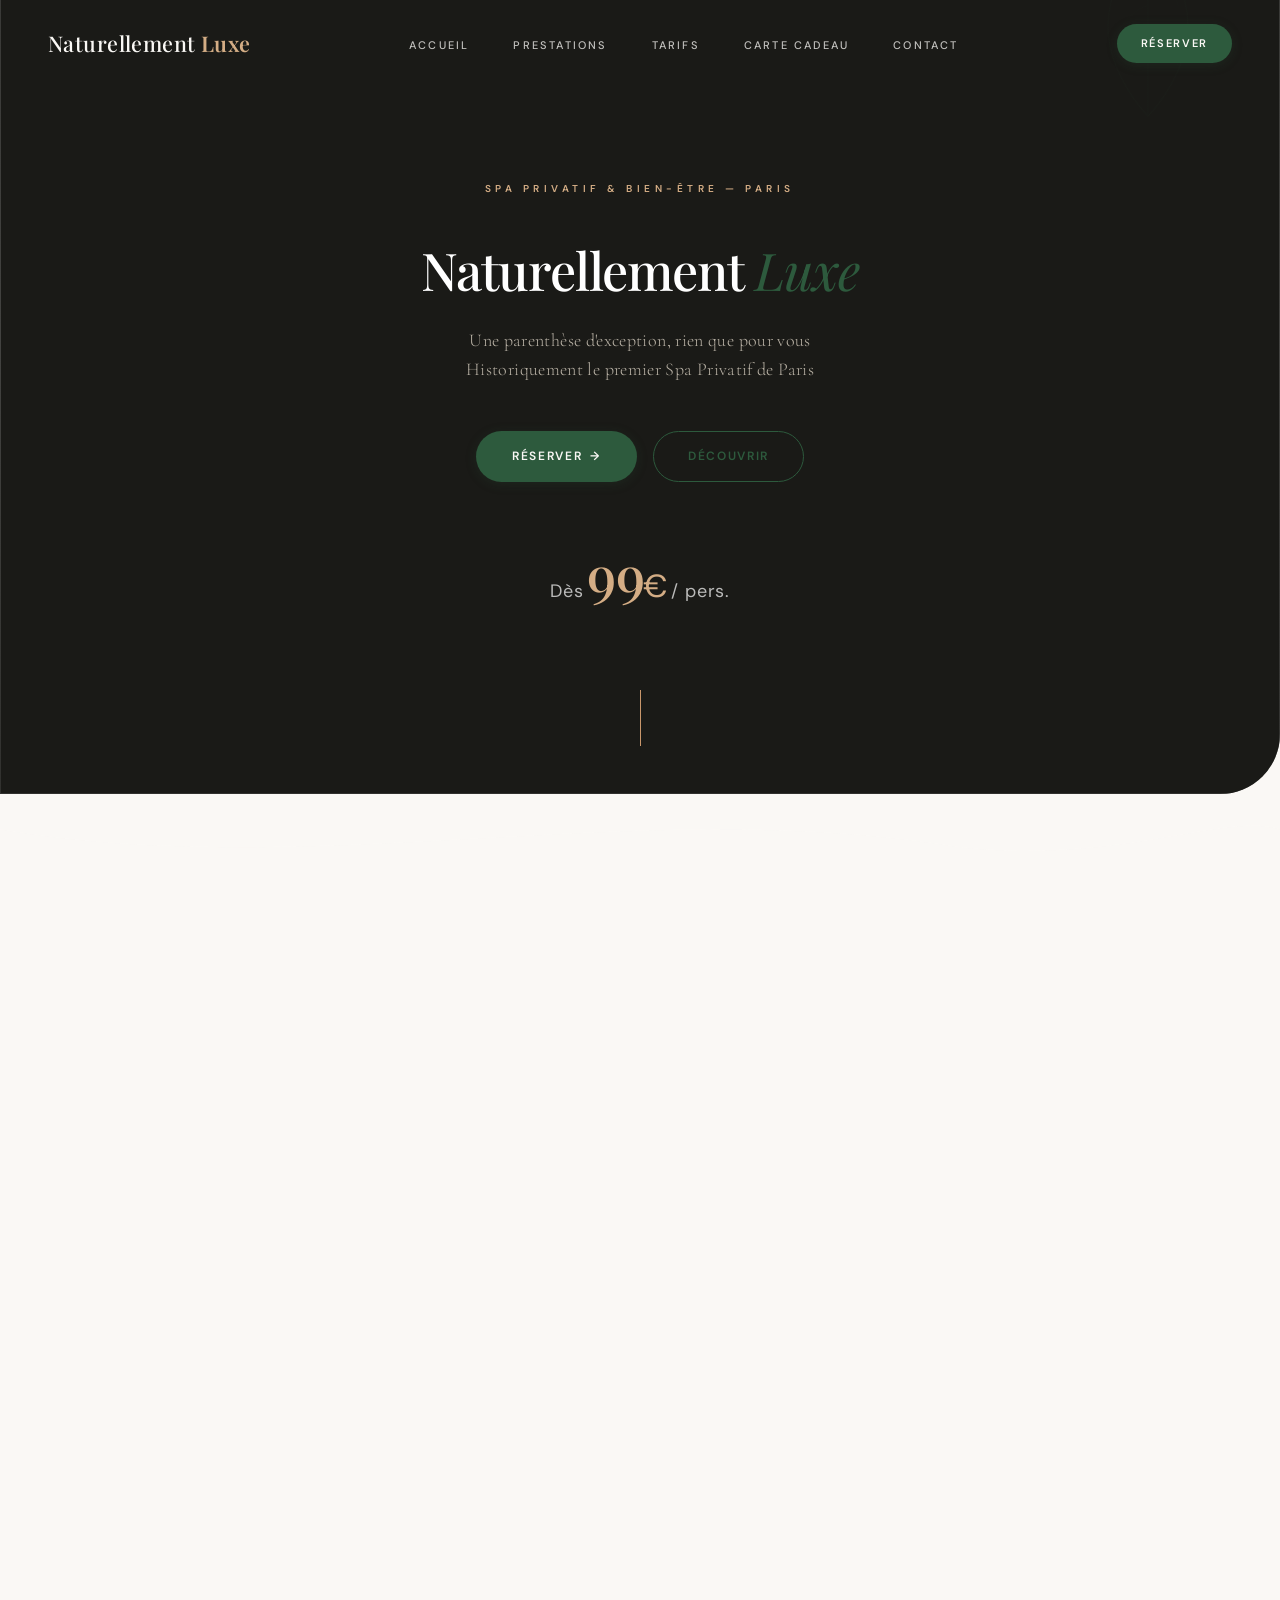
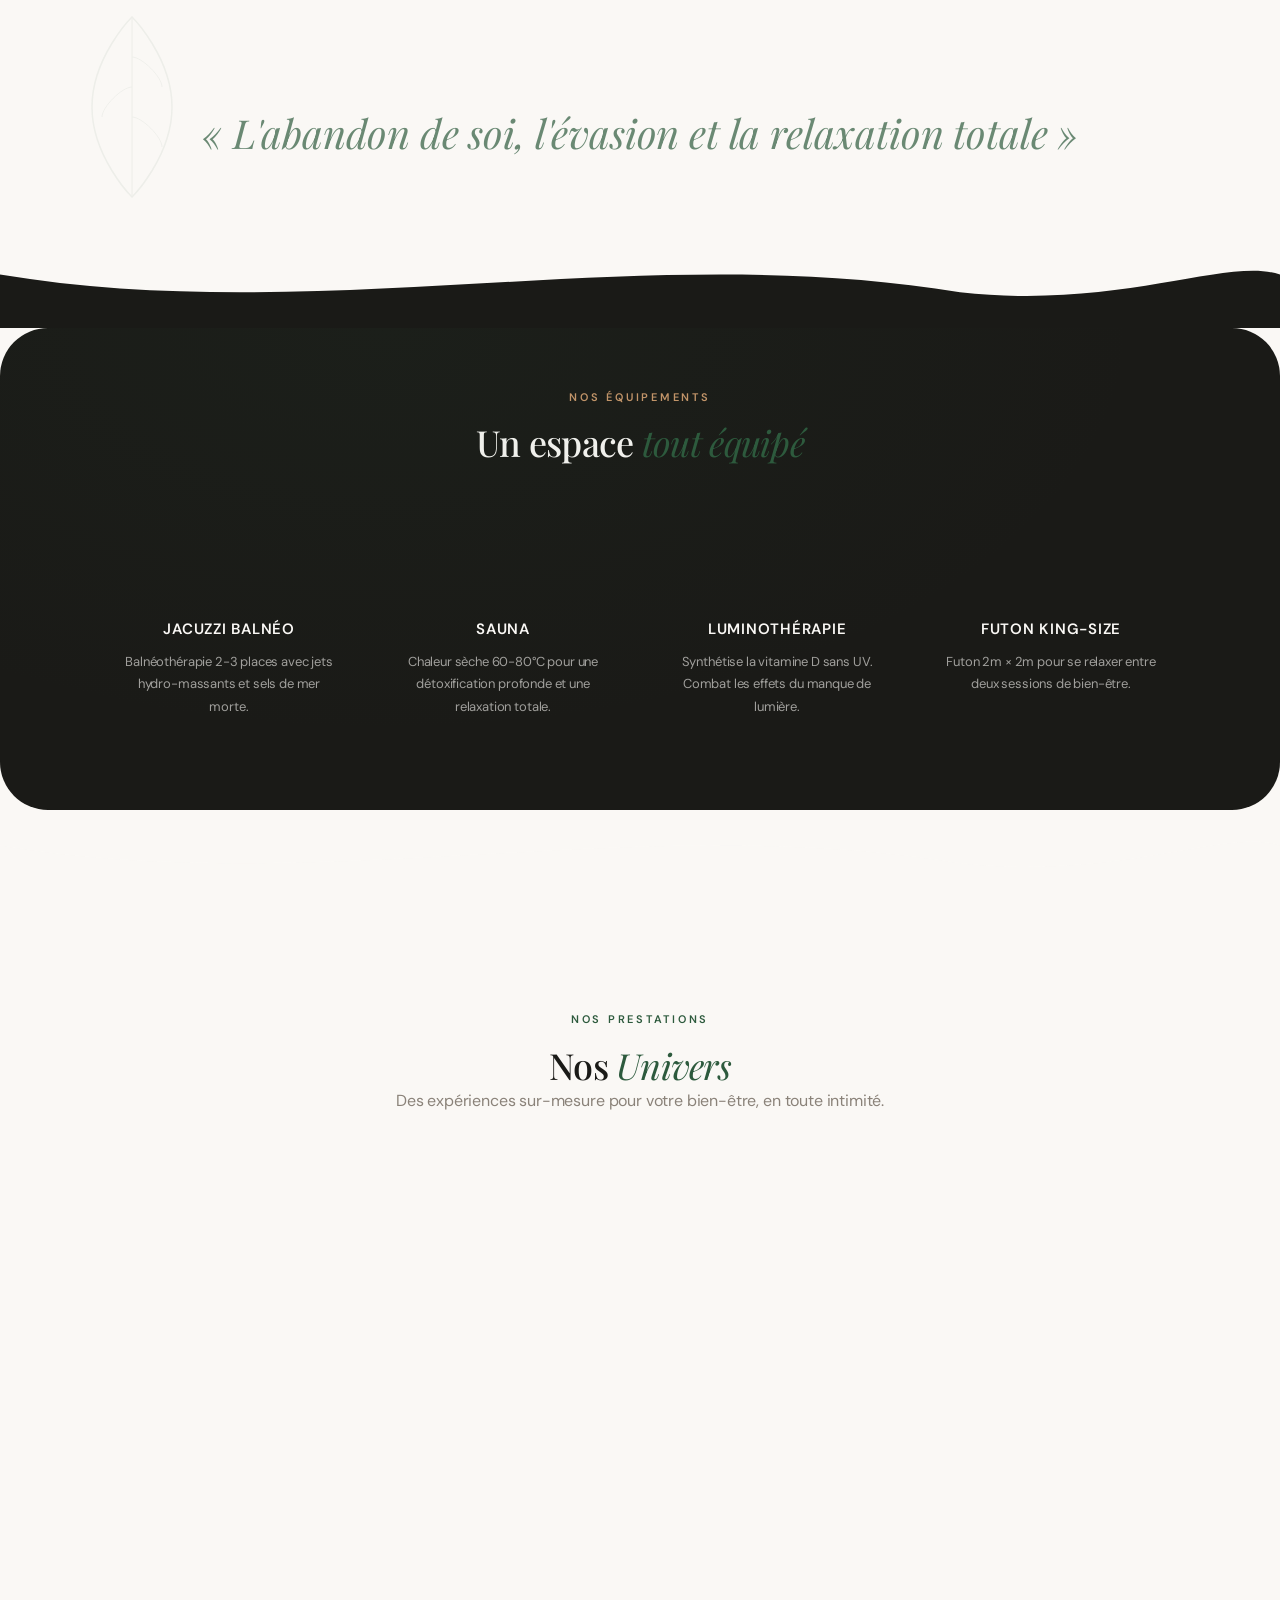
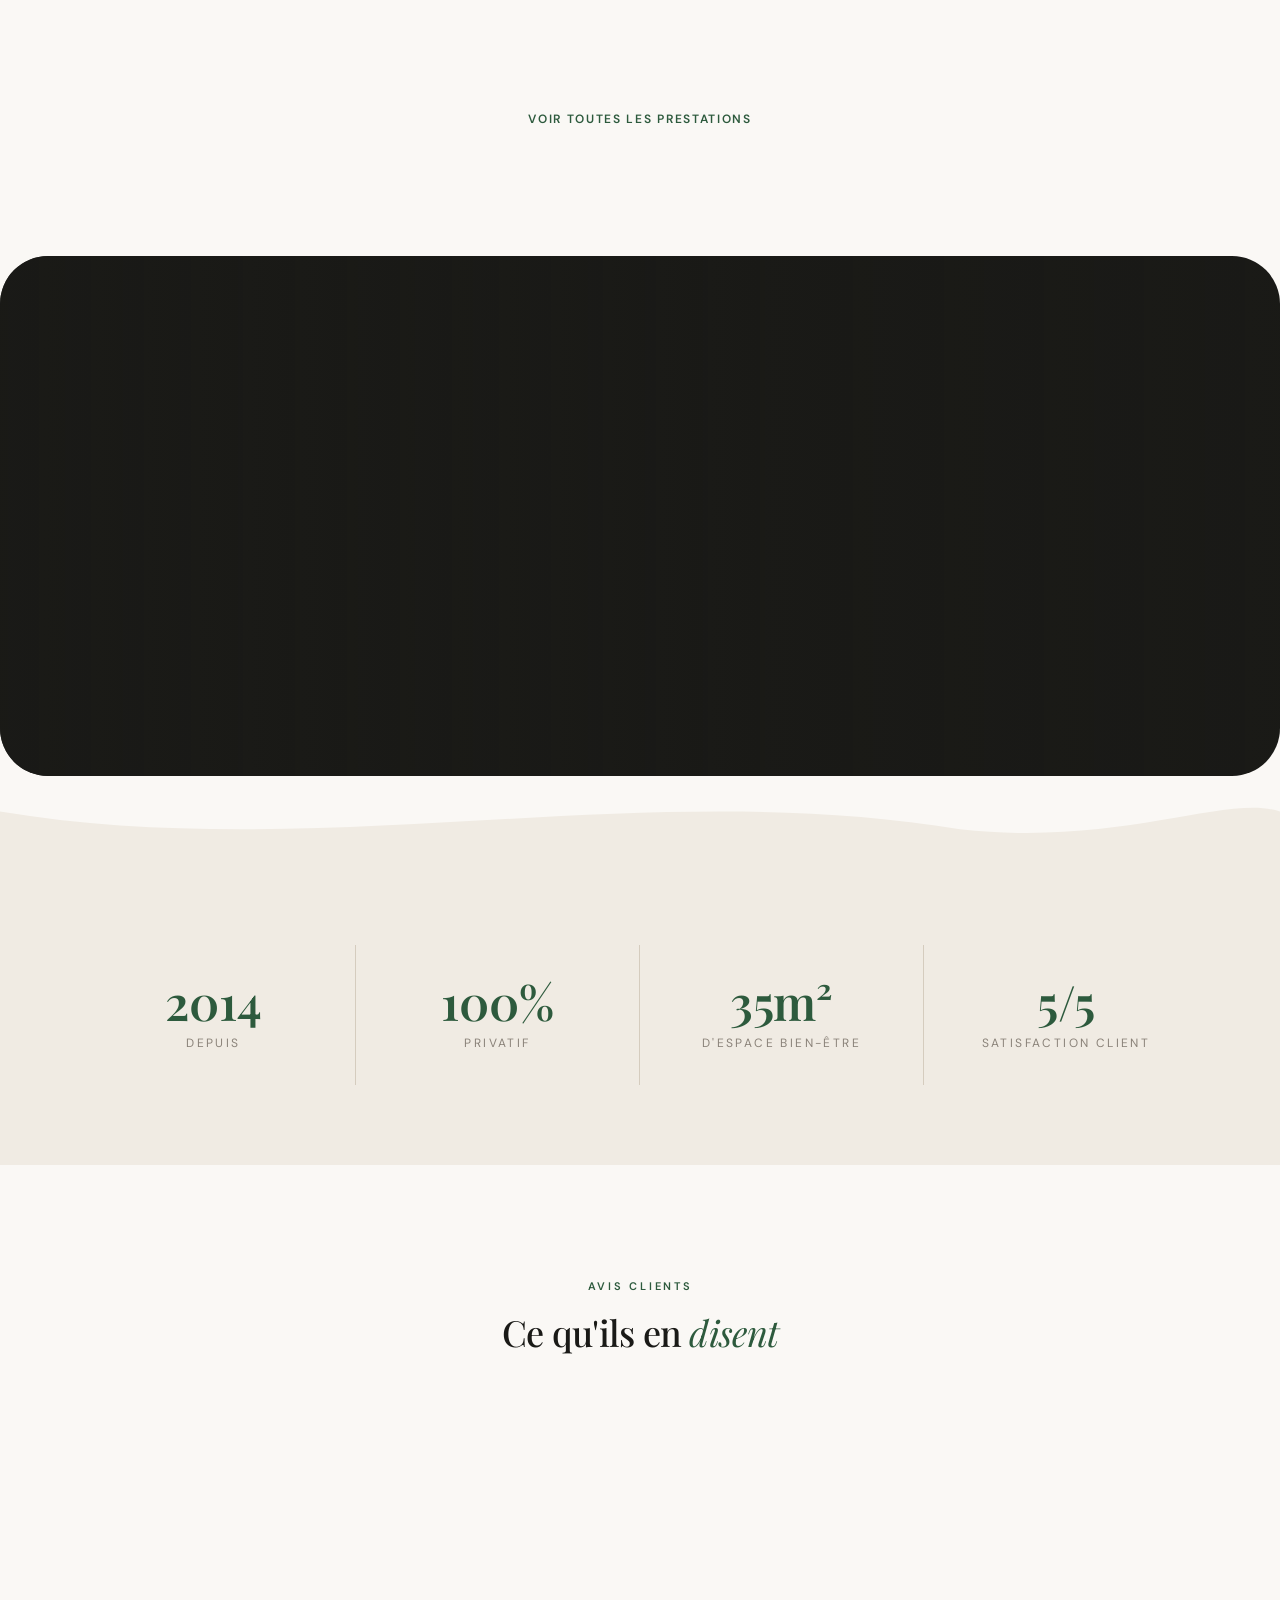
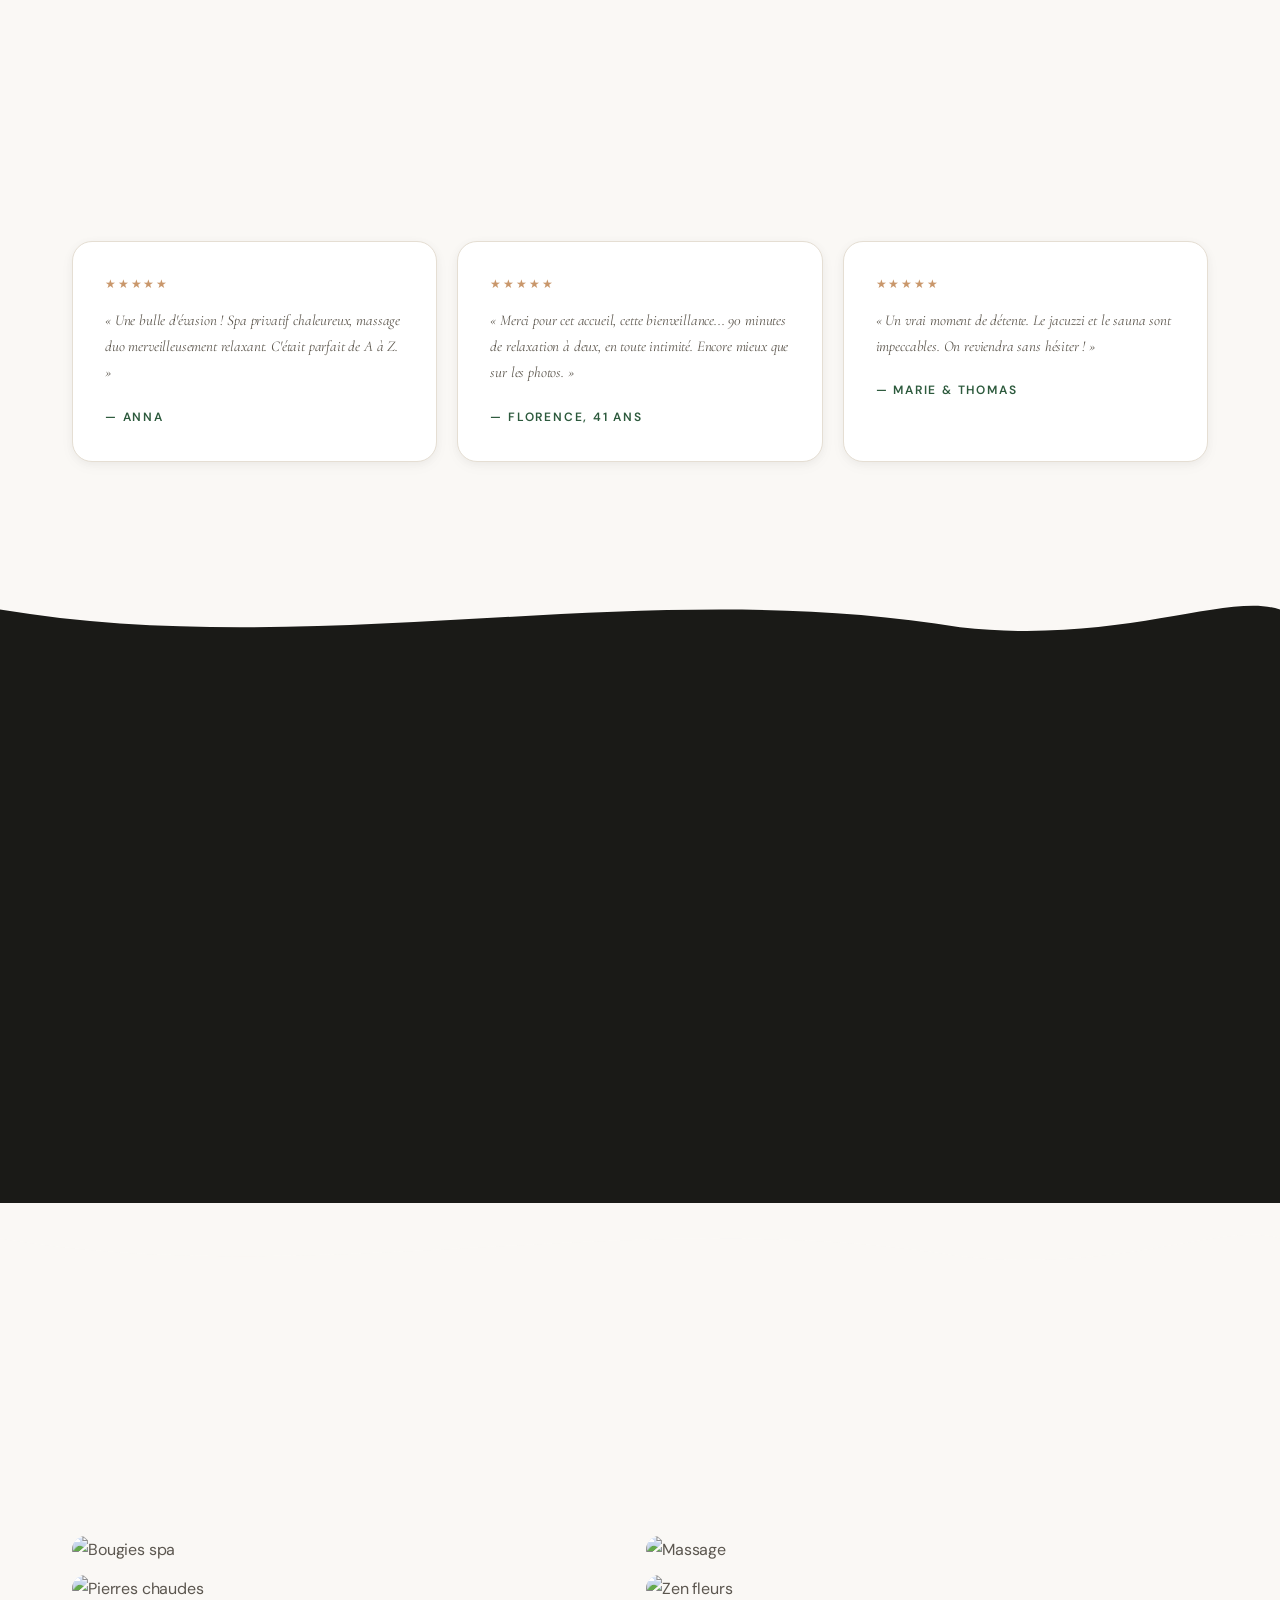
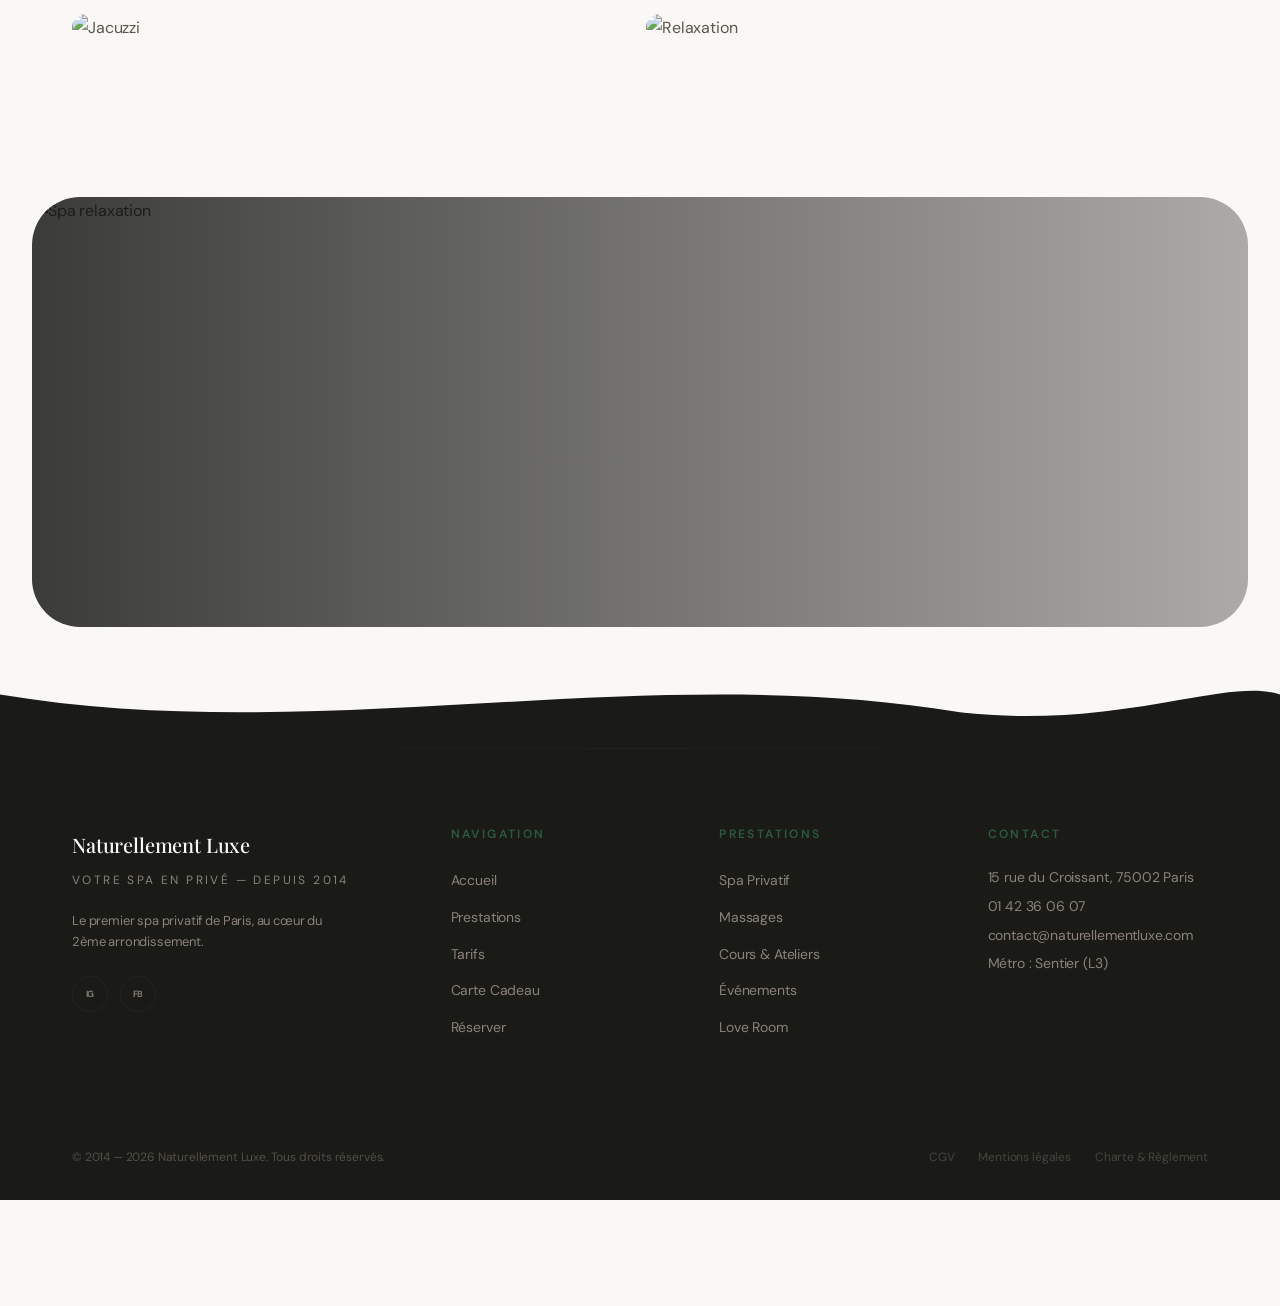
==== commit 9fab2825: "refonte premium: palette plus profonde, ombres multi-couches, typo raffinee Palette premium: vert pl" ====
--- a/index.html
+++ b/index.html
@@ -68,11 +68,11 @@
     <div class="scroll-indicator"><span></span></div>
     <div class="botanical-deco" style="top: 2rem; right: 2rem; width: 200px; height: 200px;">
       <svg viewBox="0 0 200 200" fill="none" xmlns="http://www.w3.org/2000/svg">
-        <path d="M100,10 C100,10 140,50 140,100 C140,150 100,190 100,190 C100,190 60,150 60,100 C60,50 100,10 100,10 Z" stroke="#4A6741" stroke-width="1.5" fill="none"/>
-        <path d="M100,10 L100,190" stroke="#4A6741" stroke-width="1"/>
-        <path d="M100,50 C110,50 130,70 130,80" stroke="#4A6741" stroke-width="0.8" fill="none"/>
-        <path d="M100,80 C90,80 70,100 70,110" stroke="#4A6741" stroke-width="0.8" fill="none"/>
-        <path d="M100,110 C110,110 130,130 130,140" stroke="#4A6741" stroke-width="0.8" fill="none"/>
+        <path d="M100,10 C100,10 140,50 140,100 C140,150 100,190 100,190 C100,190 60,150 60,100 C60,50 100,10 100,10 Z" stroke="#2D5A3D" stroke-width="1.5" fill="none"/>
+        <path d="M100,10 L100,190" stroke="#2D5A3D" stroke-width="1"/>
+        <path d="M100,50 C110,50 130,70 130,80" stroke="#2D5A3D" stroke-width="0.8" fill="none"/>
+        <path d="M100,80 C90,80 70,100 70,110" stroke="#2D5A3D" stroke-width="0.8" fill="none"/>
+        <path d="M100,110 C110,110 130,130 130,140" stroke="#2D5A3D" stroke-width="0.8" fill="none"/>
       </svg>
     </div>
   </section>
@@ -80,7 +80,7 @@
   <!-- Wave: hero → concept -->
   <div class="wave-divider">
     <svg viewBox="0 0 1440 100" preserveAspectRatio="none">
-      <path d="M0,40 C360,100 720,0 1080,60 C1260,80 1380,20 1440,40 L1440,100 L0,100 Z" fill="#F7F3ED"/>
+      <path d="M0,40 C360,100 720,0 1080,60 C1260,80 1380,20 1440,40 L1440,100 L0,100 Z" fill="#FAF8F5"/>
     </svg>
   </div>
 
@@ -110,11 +110,11 @@
     </div>
     <div class="botanical-deco" style="bottom: 2rem; left: 2rem; width: 200px; height: 200px;">
       <svg viewBox="0 0 200 200" fill="none" xmlns="http://www.w3.org/2000/svg">
-        <path d="M100,10 C100,10 140,50 140,100 C140,150 100,190 100,190 C100,190 60,150 60,100 C60,50 100,10 100,10 Z" stroke="#4A6741" stroke-width="1.5" fill="none"/>
-        <path d="M100,10 L100,190" stroke="#4A6741" stroke-width="1"/>
-        <path d="M100,50 C110,50 130,70 130,80" stroke="#4A6741" stroke-width="0.8" fill="none"/>
-        <path d="M100,80 C90,80 70,100 70,110" stroke="#4A6741" stroke-width="0.8" fill="none"/>
-        <path d="M100,110 C110,110 130,130 130,140" stroke="#4A6741" stroke-width="0.8" fill="none"/>
+        <path d="M100,10 C100,10 140,50 140,100 C140,150 100,190 100,190 C100,190 60,150 60,100 C60,50 100,10 100,10 Z" stroke="#2D5A3D" stroke-width="1.5" fill="none"/>
+        <path d="M100,10 L100,190" stroke="#2D5A3D" stroke-width="1"/>
+        <path d="M100,50 C110,50 130,70 130,80" stroke="#2D5A3D" stroke-width="0.8" fill="none"/>
+        <path d="M100,80 C90,80 70,100 70,110" stroke="#2D5A3D" stroke-width="0.8" fill="none"/>
+        <path d="M100,110 C110,110 130,130 130,140" stroke="#2D5A3D" stroke-width="0.8" fill="none"/>
       </svg>
     </div>
   </section>
@@ -122,7 +122,7 @@
   <!-- Wave: concept → équipements -->
   <div class="wave-divider">
     <svg viewBox="0 0 1440 100" preserveAspectRatio="none">
-      <path d="M0,40 C360,100 720,0 1080,60 C1260,80 1380,20 1440,40 L1440,100 L0,100 Z" fill="#2C2418"/>
+      <path d="M0,40 C360,100 720,0 1080,60 C1260,80 1380,20 1440,40 L1440,100 L0,100 Z" fill="#1A1A17"/>
     </svg>
   </div>
 
@@ -161,7 +161,7 @@
   <!-- Wave: équipements → services -->
   <div class="wave-divider">
     <svg viewBox="0 0 1440 100" preserveAspectRatio="none">
-      <path d="M0,40 C360,100 720,0 1080,60 C1260,80 1380,20 1440,40 L1440,100 L0,100 Z" fill="#F7F3ED"/>
+      <path d="M0,40 C360,100 720,0 1080,60 C1260,80 1380,20 1440,40 L1440,100 L0,100 Z" fill="#FAF8F5"/>
     </svg>
   </div>
 
@@ -229,7 +229,7 @@
   <!-- Wave: parallax → chiffres -->
   <div class="wave-divider">
     <svg viewBox="0 0 1440 100" preserveAspectRatio="none">
-      <path d="M0,40 C360,100 720,0 1080,60 C1260,80 1380,20 1440,40 L1440,100 L0,100 Z" fill="#EDE7DC"/>
+      <path d="M0,40 C360,100 720,0 1080,60 C1260,80 1380,20 1440,40 L1440,100 L0,100 Z" fill="#F0EBE3"/>
     </svg>
   </div>
 
@@ -283,7 +283,7 @@
   <!-- Wave: témoignages → carte cadeau -->
   <div class="wave-divider">
     <svg viewBox="0 0 1440 100" preserveAspectRatio="none">
-      <path d="M0,40 C360,100 720,0 1080,60 C1260,80 1380,20 1440,40 L1440,100 L0,100 Z" fill="#2C2418"/>
+      <path d="M0,40 C360,100 720,0 1080,60 C1260,80 1380,20 1440,40 L1440,100 L0,100 Z" fill="#1A1A17"/>
     </svg>
   </div>
 
@@ -305,7 +305,7 @@
   <!-- Wave: carte cadeau → galerie -->
   <div class="wave-divider">
     <svg viewBox="0 0 1440 100" preserveAspectRatio="none">
-      <path d="M0,40 C360,100 720,0 1080,60 C1260,80 1380,20 1440,40 L1440,100 L0,100 Z" fill="#F7F3ED"/>
+      <path d="M0,40 C360,100 720,0 1080,60 C1260,80 1380,20 1440,40 L1440,100 L0,100 Z" fill="#FAF8F5"/>
     </svg>
   </div>
 
@@ -344,7 +344,7 @@
 <!-- Wave: before footer -->
 <div class="wave-divider">
   <svg viewBox="0 0 1440 100" preserveAspectRatio="none">
-    <path d="M0,40 C360,100 720,0 1080,60 C1260,80 1380,20 1440,40 L1440,100 L0,100 Z" fill="#2C2418"/>
+    <path d="M0,40 C360,100 720,0 1080,60 C1260,80 1380,20 1440,40 L1440,100 L0,100 Z" fill="#1A1A17"/>
   </svg>
 </div>
 
--- a/css/design-system.css
+++ b/css/design-system.css
@@ -1,49 +1,55 @@
-@import url('https://fonts.googleapis.com/css2?family=Playfair+Display:ital,wght@0,400;0,700;1,400;1,700&family=Cormorant+Garamond:ital,wght@0,400;0,600;1,400&family=DM+Sans:wght@300;400;500;700&display=swap');
+@import url('https://fonts.googleapis.com/css2?family=Playfair+Display:ital,wght@0,400;0,500;0,600;0,700;1,400;1,500;1,600;1,700&family=Cormorant+Garamond:ital,wght@0,300;0,400;0,500;0,600;1,300;1,400&family=DM+Sans:ital,wght@0,300;0,400;0,500;0,600;0,700;1,400&display=swap');
 
 /* ============================================
    DESIGN SYSTEM — Naturellement Luxe Botanique
-   Palette organique, reset, typo, reveal
+   Version Premium
    ============================================ */
 
 :root {
-  /* Palette botanique */
-  --fond-principal:    #F7F3ED;
-  --fond-secondaire:   #EDE7DC;
-  --primaire:          #4A6741;
-  --secondaire:        #C17C4E;
-  --accent:            #D4A574;
-  --texte-principal:   #2C2418;
-  --texte-secondaire:  #6B5D4F;
-  --fond-sombre:       #2C2418;
-  --bordure:           #C8BBA8;
-  --hover:             #5C7D52;
+  /* Palette botanique premium */
+  --fond-principal:    #FAF8F5;
+  --fond-secondaire:   #F0EBE3;
+  --fond-accent:       #E8E0D4;
+  --primaire:          #2D5A3D;
+  --primaire-light:    #3A7A50;
+  --secondaire:        #B8693E;
+  --accent:            #C9976B;
+  --accent-light:      #D4AD85;
+  --texte-principal:   #1A1A17;
+  --texte-secondaire:  #5C564D;
+  --texte-muted:       #8A8279;
+  --fond-sombre:       #1A1A17;
+  --fond-sombre-2:     #232320;
+  --bordure:           #D5CCBE;
+  --bordure-light:     #E5DED3;
+  --hover:             #3A7A50;
   --blanc:             #FFFFFF;
 
-  /* Anciens alias pour compatibilite interne */
-  --noir:    #2C2418;
-  --charbon: #352E22;
-  --bronze:  #6B5D4F;
-  --chene:   #4A6741;
-  --miel:    #D4A574;
-  --sable:   #C8BBA8;
-  --creme:   #F7F3ED;
-  --craie:   #F7F3ED;
+  /* Aliases internes */
+  --noir:    var(--fond-sombre);
+  --charbon: var(--fond-sombre-2);
+  --bronze:  var(--texte-secondaire);
+  --chene:   var(--primaire);
+  --miel:    var(--accent);
+  --sable:   var(--bordure);
+  --creme:   var(--fond-principal);
+  --craie:   var(--fond-principal);
 
   /* Typo */
   --font-heading: 'Playfair Display', Georgia, serif;
   --font-serif:   'Cormorant Garamond', Georgia, serif;
-  --font-sans:    'DM Sans', sans-serif;
+  --font-sans:    'DM Sans', -apple-system, sans-serif;
 
-  /* Tailles */
-  --text-xs:   0.6875rem;
-  --text-sm:   0.8125rem;
+  /* Tailles fluides */
+  --text-xs:   0.75rem;
+  --text-sm:   0.875rem;
   --text-base: 1rem;
   --text-lg:   1.125rem;
-  --text-xl:   1.375rem;
-  --text-2xl:  1.75rem;
-  --text-3xl:  2.5rem;
-  --text-4xl:  3.5rem;
-  --text-hero: clamp(3.5rem, 7vw, 6.5rem);
+  --text-xl:   1.25rem;
+  --text-2xl:  1.625rem;
+  --text-3xl:  2.25rem;
+  --text-4xl:  3rem;
+  --text-hero: clamp(3rem, 6vw, 5.5rem);
 
   /* Espacements */
   --space-xs:  0.5rem;
@@ -53,71 +59,91 @@
   --space-xl:  7rem;
   --space-2xl: 10rem;
 
-  /* Rayons — style organique arrondi */
+  /* Rayons premium */
+  --radius-xs:   8px;
   --radius-sm:   12px;
   --radius-md:   20px;
-  --radius-lg:   24px;
+  --radius-lg:   28px;
   --radius-xl:   40px;
-  --radius-pill:  50px;
-  --radius-card:  24px;
+  --radius-pill:  999px;
+  --radius-card:  20px;
 
-  /* Glassmorphism botanique */
-  --glass-bg: rgba(247, 243, 237, 0.65);
-  --glass-border: 2px solid rgba(255, 255, 255, 0.5);
-  --glass-blur: 12px;
+  /* Glassmorphism */
+  --glass-bg: rgba(250, 248, 245, 0.72);
+  --glass-bg-dark: rgba(26, 26, 23, 0.65);
+  --glass-border: 1px solid rgba(255, 255, 255, 0.35);
+  --glass-blur: 20px;
 
-  /* Ombres douces et chaudes */
-  --shadow-sm:   0 4px 20px rgba(44, 36, 24, 0.06);
-  --shadow-md:   0 8px 32px rgba(44, 36, 24, 0.08);
-  --shadow-lg:   0 20px 60px rgba(44, 36, 24, 0.12);
-  --shadow-glow: 0 0 40px rgba(74, 103, 65, 0.12);
+  /* Ombres premium (multi-couches) */
+  --shadow-xs:   0 1px 2px rgba(26, 26, 23, 0.04);
+  --shadow-sm:   0 2px 8px rgba(26, 26, 23, 0.04), 0 4px 16px rgba(26, 26, 23, 0.03);
+  --shadow-md:   0 4px 12px rgba(26, 26, 23, 0.05), 0 8px 32px rgba(26, 26, 23, 0.06);
+  --shadow-lg:   0 8px 24px rgba(26, 26, 23, 0.06), 0 24px 48px rgba(26, 26, 23, 0.08);
+  --shadow-xl:   0 16px 32px rgba(26, 26, 23, 0.08), 0 32px 64px rgba(26, 26, 23, 0.1);
+  --shadow-glow: 0 0 40px rgba(45, 90, 61, 0.1), 0 0 80px rgba(45, 90, 61, 0.05);
+  --shadow-inner: inset 0 1px 2px rgba(26, 26, 23, 0.06);
 
-  /* Transitions */
-  --ease-out: cubic-bezier(0.4, 0, 0.2, 1);
-  --transition: all 0.4s cubic-bezier(0.4, 0, 0.2, 1);
-  --transition-slow: all 0.6s cubic-bezier(0.4, 0, 0.2, 1);
+  /* Transitions premium */
+  --ease-smooth: cubic-bezier(0.4, 0, 0.2, 1);
+  --ease-spring: cubic-bezier(0.34, 1.56, 0.64, 1);
+  --ease-out: cubic-bezier(0.16, 1, 0.3, 1);
+  --transition: all 0.35s cubic-bezier(0.4, 0, 0.2, 1);
+  --transition-slow: all 0.5s cubic-bezier(0.16, 1, 0.3, 1);
+  --transition-fast: all 0.2s cubic-bezier(0.4, 0, 0.2, 1);
 }
 
-/* ---- Reset ---- */
+/* ---- Reset premium ---- */
 *, *::before, *::after { box-sizing: border-box; margin: 0; padding: 0; }
-html { scroll-behavior: smooth; -webkit-font-smoothing: antialiased; }
+html { scroll-behavior: smooth; -webkit-font-smoothing: antialiased; -moz-osx-font-smoothing: grayscale; text-rendering: optimizeLegibility; }
 body {
   font-family: var(--font-sans);
   font-size: var(--text-base);
   font-weight: 400;
-  line-height: 1.8;
+  line-height: 1.7;
   background: var(--fond-principal);
   color: var(--texte-secondaire);
   overflow-x: hidden;
+  letter-spacing: -0.01em;
 }
-h1, h2, h3, h4 { font-family: var(--font-heading); font-weight: 400; line-height: 1.15; }
-h1, h2, h3 { font-style: italic; }
-h1 em, h2 em { font-style: italic; color: var(--primaire); }
-h1 { font-size: var(--text-hero); }
-h2 { font-size: var(--text-3xl); }
+
+/* Titres premium */
+h1, h2, h3, h4 { font-family: var(--font-heading); font-weight: 500; line-height: 1.15; color: var(--texte-principal); letter-spacing: -0.02em; }
+h1 em, h2 em { font-style: italic; color: var(--primaire); font-weight: 400; }
+h1 { font-size: var(--text-hero); font-weight: 600; }
+h2 { font-size: clamp(1.75rem, 3.5vw, var(--text-3xl)); }
 h3 { font-size: var(--text-2xl); }
-p { line-height: 1.85; font-weight: 400; }
+p { line-height: 1.75; font-weight: 400; color: var(--texte-secondaire); }
 a { text-decoration: none; color: inherit; transition: var(--transition); }
 img { max-width: 100%; display: block; }
 ul, ol { list-style: none; }
 
 ::selection { background: var(--primaire); color: var(--fond-principal); }
-::-webkit-scrollbar { width: 5px; }
+::-webkit-scrollbar { width: 6px; }
 ::-webkit-scrollbar-track { background: var(--fond-sombre); }
 ::-webkit-scrollbar-thumb { background: var(--primaire); border-radius: 3px; }
+::-webkit-scrollbar-thumb:hover { background: var(--hover); }
 
-/* ---- Reveal animations ---- */
-.reveal     { opacity: 0; transform: translateY(30px); transition: opacity 0.8s ease, transform 0.8s var(--ease-out); }
+/* ---- Reveal animations premium ---- */
+.reveal {
+  opacity: 0; transform: translateY(40px);
+  transition: opacity 0.9s cubic-bezier(0.16, 1, 0.3, 1), transform 0.9s cubic-bezier(0.16, 1, 0.3, 1);
+}
 .reveal.visible { opacity: 1; transform: translateY(0); }
-.reveal-left  { opacity: 0; transform: translateX(-40px); transition: opacity 0.8s ease, transform 0.8s var(--ease-out); }
-.reveal-left.visible  { opacity: 1; transform: translateX(0); }
-.reveal-right { opacity: 0; transform: translateX(40px); transition: opacity 0.8s ease, transform 0.8s var(--ease-out); }
+.reveal-left {
+  opacity: 0; transform: translateX(-50px);
+  transition: opacity 0.9s cubic-bezier(0.16, 1, 0.3, 1), transform 0.9s cubic-bezier(0.16, 1, 0.3, 1);
+}
+.reveal-left.visible { opacity: 1; transform: translateX(0); }
+.reveal-right {
+  opacity: 0; transform: translateX(50px);
+  transition: opacity 0.9s cubic-bezier(0.16, 1, 0.3, 1), transform 0.9s cubic-bezier(0.16, 1, 0.3, 1);
+}
 .reveal-right.visible { opacity: 1; transform: translateX(0); }
-.reveal-delay-1 { transition-delay: 0.1s; }
-.reveal-delay-2 { transition-delay: 0.2s; }
-.reveal-delay-3 { transition-delay: 0.3s; }
-.reveal-delay-4 { transition-delay: 0.4s; }
-.reveal-delay-5 { transition-delay: 0.5s; }
+.reveal-delay-1 { transition-delay: 0.12s; }
+.reveal-delay-2 { transition-delay: 0.24s; }
+.reveal-delay-3 { transition-delay: 0.36s; }
+.reveal-delay-4 { transition-delay: 0.48s; }
+.reveal-delay-5 { transition-delay: 0.6s; }
 
 /* Parallax */
 [data-speed] { will-change: transform; }
@@ -130,19 +156,40 @@
 /* ---- Botanical Decorations ---- */
 .botanical-deco {
   position: absolute;
-  opacity: 0.08;
+  opacity: 0.06;
   pointer-events: none;
   z-index: 0;
 }
 .botanical-deco svg { width: 100%; height: 100%; }
 
-/* ---- Keyframes ---- */
-@keyframes fadeUp { from { opacity: 0; transform: translateY(25px); } to { opacity: 1; transform: translateY(0); } }
-@keyframes fadeDown { from { opacity: 0; transform: translateY(-15px); } to { opacity: 1; transform: translateY(0); } }
-@keyframes fadeIn { from { opacity: 0; } to { opacity: 1; } }
+/* ---- Keyframes premium ---- */
+@keyframes fadeUp {
+  from { opacity: 0; transform: translateY(30px); }
+  to { opacity: 1; transform: translateY(0); }
+}
+@keyframes fadeDown {
+  from { opacity: 0; transform: translateY(-20px); }
+  to { opacity: 1; transform: translateY(0); }
+}
+@keyframes fadeIn {
+  from { opacity: 0; }
+  to { opacity: 1; }
+}
+@keyframes slideInRight {
+  from { opacity: 0; transform: translateX(30px); }
+  to { opacity: 1; transform: translateX(0); }
+}
 @keyframes scrollLine {
   0%   { transform: scaleY(0); transform-origin: top; }
   50%  { transform: scaleY(1); transform-origin: top; }
   51%  { transform: scaleY(1); transform-origin: bottom; }
   100% { transform: scaleY(0); transform-origin: bottom; opacity: 0; }
 }
+@keyframes shimmer {
+  0% { background-position: -200% 0; }
+  100% { background-position: 200% 0; }
+}
+@keyframes float {
+  0%, 100% { transform: translateY(0); }
+  50% { transform: translateY(-8px); }
+}
--- a/css/components.css
+++ b/css/components.css
@@ -1,449 +1,601 @@
 /* ============================================
    COMPONENTS — Naturellement Luxe Botanique
-   Tous les composants partages
+   Version Premium
    ============================================ */
 
 /* ============================ CONTAINER ============================ */
 .container { max-width: 1200px; margin: 0 auto; padding: 0 var(--space-md); }
 
-/* ============================ SECTION TITLE (reutilisable) ============================ */
-.section-title { text-align: center; max-width: 700px; margin: 0 auto var(--space-lg); }
-.section-title h2 { margin-bottom: var(--space-sm); color: var(--texte-principal); }
-.section-title p { color: var(--texte-secondaire); }
+/* ============================ SECTION TITLE ============================ */
+.section-title { text-align: center; max-width: 640px; margin: 0 auto var(--space-lg); }
+.section-title h2 { margin-bottom: 0.75rem; }
+.section-title p { color: var(--texte-muted); font-size: var(--text-base); }
 
 .ornament {
-  display: flex;
-  justify-content: center;
-  margin: var(--space-sm) auto;
-  opacity: 0.6;
-}
-.ornament i, .ornament svg {
-  width: 16px; height: 16px;
-  stroke: var(--primaire); stroke-width: 1.5;
-}
+  display: flex; justify-content: center; margin: 0.75rem auto;
+  opacity: 0.4;
+}
+.ornament i, .ornament svg { width: 14px; height: 14px; stroke: var(--primaire); stroke-width: 1.5; }
 
 .section-label {
   font-family: var(--font-sans);
-  font-size: var(--text-xs);
-  font-weight: 500;
-  letter-spacing: 0.3em;
+  font-size: 0.6875rem;
+  font-weight: 600;
+  letter-spacing: 0.25em;
   text-transform: uppercase;
   color: var(--primaire);
   display: block;
   margin-bottom: 1rem;
 }
 
-.section-header { text-align: center; margin-bottom: 3rem; }
-
-.divider { width: 40px; height: 2px; background: var(--primaire); margin: 1.5rem 0; border-radius: 1px; }
-.divider-gold { width: 40px; height: 2px; background: var(--primaire); margin: 1.5rem 0; border-radius: 1px; }
-.divider-gold-sm { width: 40px; height: 2px; background: var(--primaire); margin: var(--space-sm) auto; border-radius: 1px; }
-
-/* ============================ HEADER ============================ */
+.section-header { text-align: center; margin-bottom: 3.5rem; }
+
+.divider { width: 48px; height: 1.5px; background: linear-gradient(90deg, var(--primaire), var(--primaire-light)); margin: 1.5rem 0; border-radius: 1px; }
+.divider-gold { width: 48px; height: 1.5px; background: linear-gradient(90deg, var(--primaire), var(--primaire-light)); margin: 1.5rem 0; border-radius: 1px; }
+.divider-gold-sm { width: 48px; height: 1.5px; background: linear-gradient(90deg, var(--primaire), var(--primaire-light)); margin: var(--space-sm) auto; border-radius: 1px; }
+
+/* ============================ HEADER PREMIUM ============================ */
 header {
   position: fixed; top: 0; left: 0;
   width: 100%; z-index: 100;
-  padding: 1.25rem 3rem;
+  padding: 1.5rem 3rem;
   display: flex; align-items: center; justify-content: space-between;
   background: transparent;
-  transition: background 0.5s ease, padding 0.4s ease, backdrop-filter 0.5s ease;
+  transition: all 0.5s var(--ease-smooth);
   border-bottom: 1px solid transparent;
 }
 header.scrolled {
-  background: rgba(247, 243, 237, 0.92);
-  backdrop-filter: blur(16px); -webkit-backdrop-filter: blur(16px);
-  padding: 0.85rem 3rem;
-  border-bottom: 1px solid rgba(200, 187, 168, 0.3);
-}
-.header-logo { font-family: var(--font-heading); font-size: 1.25rem; font-weight: 400; font-style: italic; letter-spacing: 0.05em; color: var(--fond-principal); }
-.header-logo span { color: var(--accent); }
-header.scrolled .header-logo { color: var(--primaire); }
-header.scrolled .header-logo span { color: var(--secondaire); }
-.header-nav { display: flex; align-items: center; gap: 2.5rem; list-style: none; }
+  background: rgba(250, 248, 245, 0.85);
+  backdrop-filter: blur(24px) saturate(1.4); -webkit-backdrop-filter: blur(24px) saturate(1.4);
+  padding: 0.75rem 3rem;
+  border-bottom: 1px solid rgba(213, 204, 190, 0.4);
+  box-shadow: 0 1px 24px rgba(26, 26, 23, 0.04);
+}
+.header-logo {
+  font-family: var(--font-heading); font-size: 1.35rem; font-weight: 500;
+  letter-spacing: 0.02em; color: var(--fond-principal);
+  transition: var(--transition);
+}
+.header-logo span { color: var(--accent-light); font-weight: 600; }
+header.scrolled .header-logo { color: var(--texte-principal); }
+header.scrolled .header-logo span { color: var(--primaire); }
+.header-nav { display: flex; align-items: center; gap: 2.75rem; list-style: none; }
 .header-nav a {
-  font-family: var(--font-sans); font-size: 10px; font-weight: 500;
-  letter-spacing: 0.22em; text-transform: uppercase;
-  color: rgba(247,243,237,0.8); position: relative; padding-bottom: 4px;
-}
-header.scrolled .header-nav a { color: var(--texte-secondaire); }
+  font-family: var(--font-sans); font-size: 0.6875rem; font-weight: 500;
+  letter-spacing: 0.2em; text-transform: uppercase;
+  color: rgba(250,248,245,0.75); position: relative; padding-bottom: 4px;
+  transition: var(--transition);
+}
+header.scrolled .header-nav a { color: var(--texte-muted); }
 .header-nav a::after {
-  content: ''; position: absolute; bottom: 0; left: 50%;
+  content: ''; position: absolute; bottom: 0; left: 0;
   width: 0; height: 1.5px; background: var(--primaire);
-  transition: width 0.35s ease, left 0.35s ease;
+  transition: width 0.4s var(--ease-out);
 }
 .header-nav a:hover, .header-nav a.active { color: var(--fond-principal); }
-header.scrolled .header-nav a:hover, header.scrolled .header-nav a.active { color: var(--primaire); }
-.header-nav a:hover::after, .header-nav a.active::after { width: 100%; left: 0; }
+header.scrolled .header-nav a:hover, header.scrolled .header-nav a.active { color: var(--texte-principal); }
+.header-nav a:hover::after, .header-nav a.active::after { width: 100%; }
+
 .header-cta {
-  font-family: var(--font-sans); font-size: 11px; font-weight: 500;
-  letter-spacing: 0.18em; text-transform: uppercase;
+  font-family: var(--font-sans); font-size: 0.6875rem; font-weight: 600;
+  letter-spacing: 0.15em; text-transform: uppercase;
   color: var(--fond-principal); background: var(--primaire);
-  border: 2px solid var(--primaire);
-  padding: 8px 20px; border-radius: var(--radius-pill);
+  border: none;
+  padding: 10px 24px; border-radius: var(--radius-pill);
   transition: var(--transition); text-decoration: none;
-}
-.header-cta:hover { background: var(--hover); border-color: var(--hover); color: var(--fond-principal); transform: translateY(-2px); box-shadow: 0 6px 20px rgba(74, 103, 65, 0.25); }
+  box-shadow: 0 2px 12px rgba(45, 90, 61, 0.2);
+}
+.header-cta:hover {
+  background: var(--hover); color: var(--fond-principal);
+  transform: translateY(-1px);
+  box-shadow: 0 4px 20px rgba(45, 90, 61, 0.3);
+}
 
 /* Burger + Mobile Nav */
-.burger { display: none; flex-direction: column; gap: 5px; cursor: pointer; background: none; border: none; }
-.burger span { display: block; width: 24px; height: 1px; background: var(--fond-principal); transition: var(--transition); }
+.burger { display: none; flex-direction: column; gap: 5px; cursor: pointer; background: none; border: none; padding: 4px; }
+.burger span { display: block; width: 22px; height: 1.5px; background: var(--fond-principal); transition: var(--transition); border-radius: 1px; }
 header.scrolled .burger span { background: var(--texte-principal); }
 .mobile-nav {
   position: fixed; top: 0; right: -100%;
-  width: min(320px, 85vw); height: 100vh;
-  background: var(--fond-sombre); border-left: 1px solid rgba(74,103,65,0.15);
+  width: min(360px, 85vw); height: 100vh;
+  background: var(--fond-sombre); border-left: 1px solid rgba(45,90,61,0.1);
   z-index: 200; display: flex; flex-direction: column; justify-content: center;
-  padding: 3rem 2.5rem; transition: right 0.45s cubic-bezier(0.4,0,0.2,1);
+  padding: 3rem 2.5rem; transition: right 0.5s var(--ease-out);
 }
 .mobile-nav.open { right: 0; }
 .mobile-nav a {
-  font-family: var(--font-heading); font-size: 2rem; font-weight: 400; font-style: italic;
-  color: var(--fond-principal); display: block; padding: 0.6rem 0;
-  border-bottom: 1px solid rgba(74,103,65,0.15);
-  transition: color 0.3s ease, padding-left 0.3s ease;
-}
-.mobile-nav a:hover { color: var(--accent); padding-left: 0.5rem; }
+  font-family: var(--font-heading); font-size: 1.75rem; font-weight: 400;
+  color: var(--fond-principal); display: block; padding: 0.75rem 0;
+  border-bottom: 1px solid rgba(255,255,255,0.06);
+  transition: var(--transition);
+}
+.mobile-nav a:hover { color: var(--accent); padding-left: 0.75rem; }
 .mobile-close {
   position: absolute; top: 1.5rem; right: 1.5rem;
-  background: none; border: none; color: var(--bordure); font-size: 1.5rem; cursor: pointer;
-}
+  background: none; border: none; color: var(--texte-muted); font-size: 1.5rem; cursor: pointer;
+  transition: var(--transition);
+}
+.mobile-close:hover { color: var(--fond-principal); }
 .mobile-overlay {
-  position: fixed; inset: 0; background: rgba(44,36,24,0.7);
-  z-index: 199; opacity: 0; pointer-events: none; transition: opacity 0.45s ease;
+  position: fixed; inset: 0; background: rgba(26,26,23,0.6);
+  backdrop-filter: blur(4px);
+  z-index: 199; opacity: 0; pointer-events: none; transition: opacity 0.5s ease;
 }
 .mobile-overlay.visible { opacity: 1; pointer-events: all; }
 
-/* ============================ BOUTONS — Style pill botanique ============================ */
+/* ============================ BOUTONS PREMIUM ============================ */
 .btn {
   display: inline-flex; align-items: center; gap: 8px;
-  font-family: var(--font-sans); font-size: 0.8125rem; font-weight: 500;
-  letter-spacing: 0.12em; text-transform: uppercase;
-  padding: 14px 36px; cursor: pointer;
+  font-family: var(--font-sans); font-size: 0.75rem; font-weight: 600;
+  letter-spacing: 0.14em; text-transform: uppercase;
+  padding: 15px 36px; cursor: pointer;
   border: none; border-radius: var(--radius-pill);
   transition: var(--transition); text-decoration: none; outline: none;
-}
-
-/* Primaire — fond vert foret */
+  position: relative; overflow: hidden;
+}
+
+/* Primaire — vert profond */
 .btn-primary {
   display: inline-flex; align-items: center; gap: 8px;
-  font-family: var(--font-sans); font-size: 0.8125rem; font-weight: 500;
-  letter-spacing: 0.12em; text-transform: uppercase;
-  padding: 14px 36px; cursor: pointer;
+  font-family: var(--font-sans); font-size: 0.75rem; font-weight: 600;
+  letter-spacing: 0.14em; text-transform: uppercase;
+  padding: 15px 36px; cursor: pointer;
   border: none; border-radius: var(--radius-pill);
   transition: var(--transition); text-decoration: none;
   background: var(--primaire); color: var(--fond-principal);
-}
-.btn-primary::after { content: '\2192'; transition: transform 0.3s ease; }
-.btn-primary:hover { background: var(--hover); transform: translateY(-2px); box-shadow: 0 6px 20px rgba(74, 103, 65, 0.25); }
+  box-shadow: 0 2px 12px rgba(45, 90, 61, 0.2);
+  position: relative;
+}
+.btn-primary::after { content: '\2192'; transition: transform 0.3s var(--ease-spring); }
+.btn-primary:hover {
+  background: var(--hover);
+  transform: translateY(-2px);
+  box-shadow: 0 6px 24px rgba(45, 90, 61, 0.3);
+}
 .btn-primary:hover::after { transform: translateX(4px); }
-
-/* Outline — bordure verte */
+.btn-primary:active { transform: translateY(0); }
+
+/* Outline */
 .btn-outline {
   display: inline-flex; align-items: center; gap: 8px;
-  font-family: var(--font-sans); font-size: 0.8125rem; font-weight: 500;
-  letter-spacing: 0.12em; text-transform: uppercase;
-  padding: 14px 36px; cursor: pointer;
+  font-family: var(--font-sans); font-size: 0.75rem; font-weight: 600;
+  letter-spacing: 0.14em; text-transform: uppercase;
+  padding: 14px 34px; cursor: pointer;
   border: 1.5px solid var(--primaire); border-radius: var(--radius-pill);
   transition: var(--transition); text-decoration: none;
   background: transparent; color: var(--primaire);
 }
-.btn-outline:hover { background: var(--primaire); color: var(--fond-principal); border-color: var(--primaire); }
-
-/* Outline sur fond clair */
+.btn-outline:hover {
+  background: var(--primaire); color: var(--fond-principal); border-color: var(--primaire);
+  transform: translateY(-2px);
+  box-shadow: 0 6px 24px rgba(45, 90, 61, 0.2);
+}
+
 .btn-outline-dark { background: transparent; color: var(--primaire); border-color: var(--primaire); }
-.btn-outline-dark:hover { background: var(--primaire); color: var(--fond-principal); border-color: var(--primaire); }
-
-/* Dark — bouton sur fond sombre */
+.btn-outline-dark:hover { background: var(--primaire); color: var(--fond-principal); }
+
+/* Dark — accent chaud */
 .btn-dark {
   display: inline-flex; align-items: center; gap: 8px;
-  font-family: var(--font-sans); font-size: 0.8125rem; font-weight: 500;
-  letter-spacing: 0.12em; text-transform: uppercase;
-  padding: 14px 36px; cursor: pointer;
+  font-family: var(--font-sans); font-size: 0.75rem; font-weight: 600;
+  letter-spacing: 0.14em; text-transform: uppercase;
+  padding: 15px 36px; cursor: pointer;
   border: none; border-radius: var(--radius-pill);
   transition: var(--transition); text-decoration: none;
   background: var(--accent); color: var(--texte-principal);
-}
-.btn-dark:hover { background: var(--secondaire); color: var(--fond-principal); transform: translateY(-2px); box-shadow: 0 6px 20px rgba(193, 124, 78, 0.25); }
-
-/* Section CTA .btn-dark override */
-.section-cta .btn-dark { background: var(--fond-sombre); color: var(--fond-principal); }
-.section-cta .btn-dark:hover { background: var(--fond-principal); color: var(--fond-sombre); }
-
-/* Ghost — lien discret avec fleche */
+  box-shadow: 0 2px 12px rgba(201, 151, 107, 0.2);
+}
+.btn-dark:hover {
+  background: var(--secondaire); color: var(--fond-principal);
+  transform: translateY(-2px);
+  box-shadow: 0 6px 24px rgba(184, 105, 62, 0.3);
+}
+
+.section-cta .btn-dark { background: var(--fond-principal); color: var(--texte-principal); box-shadow: var(--shadow-md); }
+.section-cta .btn-dark:hover { background: var(--blanc); transform: translateY(-2px); box-shadow: var(--shadow-lg); }
+
+/* Ghost */
 .btn-ghost {
   background: none; border: none; color: var(--primaire); padding: 0;
-  font-family: var(--font-sans); font-size: var(--text-sm); font-weight: 500;
-  letter-spacing: 0.15em; text-transform: uppercase;
+  font-family: var(--font-sans); font-size: var(--text-sm); font-weight: 600;
+  letter-spacing: 0.12em; text-transform: uppercase;
   cursor: pointer; transition: var(--transition); text-decoration: none;
   display: inline-flex; align-items: center; gap: 8px;
 }
-.btn-ghost:hover { color: var(--hover); }
-
-/* Small — tarifs */
-.btn-sm { font-size: 0.75rem; padding: 10px 18px; letter-spacing: 0.1em; }
+.btn-ghost:hover { color: var(--hover); gap: 12px; }
+
+/* Small */
+.btn-sm { font-size: 0.6875rem; padding: 10px 20px; letter-spacing: 0.1em; }
 .btn-outline.btn-sm { border-color: var(--primaire); color: var(--primaire); }
-.btn-outline.btn-sm:hover { background: var(--primaire); color: var(--fond-principal); border-color: var(--primaire); }
-
-/* Full width */
+.btn-outline.btn-sm:hover { background: var(--primaire); color: var(--fond-principal); }
+
 .btn-full { width: 100%; display: flex; justify-content: center; }
 
-/* Stepper buttons */
-.btn-back { background: transparent; color: var(--bordure); border: 1.5px solid var(--bordure); border-radius: var(--radius-pill); }
+/* Stepper */
+.btn-back { background: transparent; color: var(--texte-muted); border: 1.5px solid var(--bordure); border-radius: var(--radius-pill); }
 .btn-back:hover { border-color: var(--primaire); color: var(--primaire); }
-.btn-continue { background: var(--primaire); color: var(--fond-principal); border: none; border-radius: var(--radius-pill); }
-.btn-continue:disabled { opacity: 0.4; cursor: not-allowed; pointer-events: none; }
+.btn-continue { background: var(--primaire); color: var(--fond-principal); border: none; border-radius: var(--radius-pill); box-shadow: 0 2px 12px rgba(45,90,61,0.2); }
+.btn-continue:disabled { opacity: 0.35; cursor: not-allowed; pointer-events: none; }
 
 /* ============================ TAG ============================ */
 .tag {
   display: inline-block;
-  font-family: var(--font-sans); font-size: 9px; font-weight: 500;
+  font-family: var(--font-sans); font-size: 0.625rem; font-weight: 600;
   letter-spacing: 0.18em; text-transform: uppercase;
   background: var(--secondaire); color: var(--fond-principal);
-  padding: 6px 14px; border-radius: var(--radius-pill);
-}
-
-/* ============================ CARD UNIFIE ============================ */
+  padding: 5px 14px; border-radius: var(--radius-pill);
+}
+
+/* ============================ CARD PREMIUM ============================ */
 .card {
   background: var(--blanc); border-radius: var(--radius-card);
   overflow: hidden; transition: var(--transition-slow);
   box-shadow: var(--shadow-sm); text-decoration: none; display: block;
-  border: 1px solid var(--bordure);
-}
-.card:hover { transform: translateY(-6px); box-shadow: var(--shadow-lg); }
-
-.card-link {
-  text-decoration: none; color: inherit; display: block;
-  height: 100%;
-}
+  border: 1px solid var(--bordure-light);
+}
+.card:hover {
+  transform: translateY(-8px);
+  box-shadow: var(--shadow-lg);
+  border-color: var(--bordure);
+}
+
+.card-link { text-decoration: none; color: inherit; display: block; height: 100%; }
 .card-image {
   overflow: hidden; aspect-ratio: 4/3; position: relative;
-  border-radius: var(--radius-lg) var(--radius-lg) 0 0;
 }
 .card-image img {
   width: 100%; height: 100%; object-fit: cover;
-  filter: brightness(0.9) saturate(0.9);
-  transition: transform 0.7s ease, filter 0.5s ease;
-}
-.card:hover .card-image img { transform: scale(1.06); filter: brightness(0.95) saturate(1); }
+  filter: brightness(0.92) saturate(0.9);
+  transition: transform 0.7s var(--ease-out), filter 0.5s ease;
+}
+.card:hover .card-image img { transform: scale(1.05); filter: brightness(0.95) saturate(1); }
 .card-image .tag { position: absolute; top: 1rem; left: 1rem; z-index: 2; }
 
 .card .card-body { padding: 1.75rem 1.5rem 2rem; }
-.card .card-body h3 { font-family: var(--font-serif); font-size: 1.4rem; font-weight: 400; color: var(--texte-principal); margin-bottom: 0.75rem; font-style: normal; }
-.card .card-body p { font-size: var(--text-sm); color: var(--texte-secondaire); line-height: 1.7; margin-bottom: 1.25rem; }
-
-.card-icon { width: 40px; height: 40px; stroke: var(--primaire); stroke-width: 1.2; margin-bottom: var(--space-sm); display: block; }
-.card-price { font-family: var(--font-serif); font-size: var(--text-xl); color: var(--secondaire); font-weight: 400; margin-bottom: var(--space-sm); }
-
-/* Card featured */
-.card.card-featured { border: 2px solid var(--primaire); box-shadow: var(--shadow-glow); }
-
-/* ============================ HERO ============================ */
+.card .card-body h3 {
+  font-family: var(--font-heading); font-size: 1.25rem; font-weight: 500;
+  color: var(--texte-principal); margin-bottom: 0.6rem; letter-spacing: -0.01em;
+}
+.card .card-body p { font-size: var(--text-sm); color: var(--texte-muted); line-height: 1.65; margin-bottom: 1.25rem; }
+
+.card-icon { width: 36px; height: 36px; stroke: var(--primaire); stroke-width: 1.2; margin-bottom: var(--space-sm); display: block; }
+.card-price { font-family: var(--font-heading); font-size: var(--text-xl); color: var(--secondaire); font-weight: 500; margin-bottom: var(--space-sm); }
+
+.card.card-featured { border: 1.5px solid var(--primaire); box-shadow: var(--shadow-md), var(--shadow-glow); }
+
+/* ============================ HERO PREMIUM ============================ */
 .hero {
   position: relative; height: 100vh; min-height: 700px;
   display: flex; align-items: center; justify-content: center;
   overflow: hidden; background: var(--fond-sombre);
-  border-radius: 0 0 80px 0;
+  border-radius: 0 0 60px 0;
   margin-top: -106px; z-index: 1;
 }
-.hero-video { position: absolute; inset: 0; width: 100%; height: 100%; object-fit: cover; opacity: 0.5; }
-.hero-bg-img { position: absolute; inset: 0; width: 100%; height: 100%; object-fit: cover; opacity: 0.4; filter: saturate(0.6); }
-.hero-overlay { position: absolute; inset: 0; background-color: rgba(44,36,24,0.4); z-index: 1; }
-.hero-content { position: relative; z-index: 2; text-align: center; max-width: 900px; padding: 0 2rem; padding-top: 106px; }
+.hero-video { position: absolute; inset: 0; width: 100%; height: 100%; object-fit: cover; opacity: 0.45; }
+.hero-bg-img { position: absolute; inset: 0; width: 100%; height: 100%; object-fit: cover; opacity: 0.35; filter: saturate(0.5); }
+.hero-overlay {
+  position: absolute; inset: 0; z-index: 1;
+  background: linear-gradient(180deg, rgba(26,26,23,0.5) 0%, rgba(26,26,23,0.3) 50%, rgba(26,26,23,0.6) 100%);
+}
+.hero-content { position: relative; z-index: 2; text-align: center; max-width: 860px; padding: 0 2rem; padding-top: 106px; }
 .hero-tag {
-  display: inline-block; font-family: var(--font-sans); font-size: 10px; font-weight: 500;
-  letter-spacing: 0.4em; text-transform: uppercase; color: var(--accent);
-  margin-bottom: 2rem; opacity: 0; animation: fadeDown 1s ease 0.3s forwards;
-}
-.hero h1 { color: #fff; font-weight: 400; font-size: clamp(2.5rem, 5vw, 3rem); line-height: 1.4; margin-bottom: 1.5rem; opacity: 0; animation: fadeUp 1s ease 0.6s forwards; }
-.hero-subtitle { font-size: 0.9rem; font-weight: 300; letter-spacing: 0.08em; color: rgba(212, 165, 116, 0.85); margin-bottom: 3rem; opacity: 0; animation: fadeUp 1s ease 0.9s forwards; }
-.hero-buttons { display: flex; gap: 1.25rem; justify-content: center; flex-wrap: wrap; margin-bottom: 3rem; opacity: 0; animation: fadeUp 1s ease 1.1s forwards; }
-.hero-price { display: inline-flex; align-items: baseline; gap: 4px; padding: 0.5rem 1rem; opacity: 0; animation: fadeUp 0.8s ease 1.4s forwards; }
-.hero-price .price-from, .hero-price .price-unit { font-family: var(--font-sans); font-size: 1.25rem; color: #fff; letter-spacing: 0.05em; }
-.hero-price .price-amount { font-family: var(--font-heading); font-size: 3.875rem; color: var(--accent); line-height: 1; font-weight: 400; font-style: italic; }
-.hero-price .price-currency { font-family: var(--font-sans); font-size: 2.25rem; color: var(--accent); margin-left: -8px; }
-.scroll-indicator { position: absolute; bottom: 2.5rem; left: 50%; transform: translateX(-50%); z-index: 2; opacity: 0; animation: fadeIn 1s ease 2s forwards; }
-.scroll-indicator span { display: block; width: 1.5px; height: 60px; background: var(--primaire); animation: scrollLine 2.5s ease infinite; }
-
-/* ============================ HERO SOUS-PAGES ============================ */
+  display: inline-block; font-family: var(--font-sans); font-size: 0.625rem; font-weight: 600;
+  letter-spacing: 0.45em; text-transform: uppercase; color: var(--accent-light);
+  margin-bottom: 2.5rem; opacity: 0; animation: fadeDown 1s var(--ease-out) 0.3s forwards;
+}
+.hero h1 {
+  color: #fff; font-weight: 500; font-size: clamp(2.5rem, 5vw, 3.25rem);
+  line-height: 1.25; margin-bottom: 1.5rem; letter-spacing: -0.02em;
+  opacity: 0; animation: fadeUp 1s var(--ease-out) 0.6s forwards;
+}
+.hero-subtitle {
+  font-family: var(--font-serif); font-size: 1.125rem; font-weight: 300;
+  letter-spacing: 0.02em; color: rgba(213, 204, 190, 0.85); line-height: 1.6;
+  margin-bottom: 3rem; opacity: 0; animation: fadeUp 1s var(--ease-out) 0.9s forwards;
+}
+.hero-buttons { display: flex; gap: 1rem; justify-content: center; flex-wrap: wrap; margin-bottom: 3.5rem; opacity: 0; animation: fadeUp 1s var(--ease-out) 1.1s forwards; }
+.hero-price { display: inline-flex; align-items: baseline; gap: 4px; padding: 0.5rem 1rem; opacity: 0; animation: fadeUp 0.8s var(--ease-out) 1.4s forwards; }
+.hero-price .price-from, .hero-price .price-unit { font-family: var(--font-sans); font-size: 1.125rem; color: rgba(255,255,255,0.7); letter-spacing: 0.05em; }
+.hero-price .price-amount { font-family: var(--font-heading); font-size: 3.5rem; color: var(--accent-light); line-height: 1; font-weight: 500; }
+.hero-price .price-currency { font-family: var(--font-sans); font-size: 2rem; color: var(--accent-light); margin-left: -6px; }
+.scroll-indicator { position: absolute; bottom: 3rem; left: 50%; transform: translateX(-50%); z-index: 2; opacity: 0; animation: fadeIn 1s ease 2s forwards; }
+.scroll-indicator span { display: block; width: 1px; height: 56px; background: var(--accent); animation: scrollLine 2.5s ease infinite; }
+
+/* ============================ HERO SOUS-PAGES PREMIUM ============================ */
 .page-hero {
-  position: relative; min-height: 70vh;
+  position: relative; min-height: 65vh;
   display: flex; align-items: stretch; justify-content: flex-end;
   overflow: hidden; background: var(--fond-sombre);
-  border-radius: 0 0 0 80px;
+  border-radius: 0 0 0 60px;
   margin-top: -106px; padding-top: 0;
 }
-.page-hero img { position: absolute; inset: 0; width: 100%; height: 100%; object-fit: cover; opacity: 0.6; }
-.page-hero-overlay { position: absolute; inset: 0; background: rgba(44, 36, 24, 0.3); }
+.page-hero img { position: absolute; inset: 0; width: 100%; height: 100%; object-fit: cover; opacity: 0.55; }
+.page-hero-overlay {
+  position: absolute; inset: 0;
+  background: linear-gradient(135deg, rgba(26,26,23,0.4) 0%, rgba(26,26,23,0.15) 100%);
+}
 .page-hero-content {
   position: relative; z-index: 2;
   background: var(--glass-bg);
-  backdrop-filter: blur(var(--glass-blur)); -webkit-backdrop-filter: blur(var(--glass-blur));
-  border: var(--glass-border); border-radius: 60px 0 0 0;
-  padding: 3rem; max-width: 550px;
-  display: flex; flex-direction: column; justify-content: center; gap: 2rem;
+  backdrop-filter: blur(var(--glass-blur)) saturate(1.3); -webkit-backdrop-filter: blur(var(--glass-blur)) saturate(1.3);
+  border: var(--glass-border);
+  border-radius: 48px 0 0 0;
+  padding: 3.5rem; max-width: 520px;
+  display: flex; flex-direction: column; justify-content: center; gap: 1.75rem;
   margin-top: 106px;
-}
-.page-hero h1 { font-size: clamp(2rem, 4vw, 2.5rem); color: var(--texte-principal); line-height: 1.2; }
-.page-hero p { color: var(--texte-secondaire); font-size: var(--text-sm); line-height: 1.7; }
+  box-shadow: var(--shadow-lg);
+}
+.page-hero h1 { font-size: clamp(2rem, 4vw, 2.5rem); color: var(--texte-principal); line-height: 1.15; }
+.page-hero p { color: var(--texte-secondaire); font-size: var(--text-sm); line-height: 1.65; }
 .breadcrumb {
   font-family: var(--font-sans); font-size: var(--text-xs);
-  letter-spacing: 0.15em; text-transform: uppercase; color: var(--texte-secondaire);
-}
-.breadcrumb a { color: var(--primaire); }
-
-/* ============================ CONCEPT (fond CREME) ============================ */
+  letter-spacing: 0.15em; text-transform: uppercase; color: var(--texte-muted);
+}
+.breadcrumb a { color: var(--primaire); font-weight: 500; }
+
+/* ============================ CONCEPT ============================ */
 .section-concept { background: var(--fond-principal); padding: var(--space-xl) 0; overflow: hidden; position: relative; }
 .concept-grid { display: grid; grid-template-columns: 1fr 1.2fr; gap: 4rem; align-items: center; }
-.concept-text { background: var(--blanc); border-radius: var(--radius-card); padding: var(--space-lg) var(--space-md); position: relative; z-index: 10; border: 1px solid var(--bordure); }
+.concept-text {
+  background: var(--blanc); border-radius: var(--radius-card); padding: var(--space-lg) var(--space-md);
+  position: relative; z-index: 10; border: 1px solid var(--bordure-light);
+  box-shadow: var(--shadow-sm);
+}
 .concept-text h2 { color: var(--texte-principal); font-size: clamp(1.75rem, 3vw, 2rem); margin-bottom: 1.5rem; }
-.concept-text p { color: var(--texte-secondaire); margin-bottom: 1.25rem; max-width: 500px; font-size: 0.9375rem; line-height: 1.85; text-align: justify; }
+.concept-text p { color: var(--texte-secondaire); margin-bottom: 1.25rem; max-width: 500px; font-size: 0.9375rem; line-height: 1.8; }
 .concept-images { position: relative; height: 600px; }
-.concept-images .img-main { position: absolute; width: 320px; height: 440px; top: 0; left: 5%; object-fit: cover; border-radius: var(--radius-card); filter: brightness(0.92); box-shadow: var(--shadow-lg); z-index: 2; will-change: transform; }
-.concept-images .img-secondary { position: absolute; width: 260px; height: 340px; bottom: 0; right: 0; object-fit: cover; border-radius: var(--radius-card); filter: brightness(0.88); box-shadow: var(--shadow-lg); z-index: 3; will-change: transform; }
-.concept-images .img-deco-circle { position: absolute; bottom: 50px; left: 2%; width: 160px; height: 160px; border-radius: 50%; border: 1.5px solid rgba(74, 103, 65, 0.2); z-index: 1; }
-.concept-quote { font-family: var(--font-heading); font-style: italic; font-size: clamp(2rem, 4vw, 3rem); color: var(--primaire); text-align: center; padding: 4rem 0 0; display: block; opacity: 0.8; }
-
-/* ============================ EQUIPEMENTS (bande sombre arrondie) ============================ */
-.section-equipements { background: var(--fond-sombre); color: var(--fond-principal); padding: 50px; border-radius: 60px; overflow: hidden; }
+.concept-images .img-main {
+  position: absolute; width: 320px; height: 440px; top: 0; left: 5%;
+  object-fit: cover; border-radius: var(--radius-lg); filter: brightness(0.92);
+  box-shadow: var(--shadow-xl); z-index: 2; will-change: transform;
+}
+.concept-images .img-secondary {
+  position: absolute; width: 260px; height: 340px; bottom: 0; right: 0;
+  object-fit: cover; border-radius: var(--radius-lg); filter: brightness(0.88);
+  box-shadow: var(--shadow-xl); z-index: 3; will-change: transform;
+}
+.concept-images .img-deco-circle {
+  position: absolute; bottom: 50px; left: 2%; width: 160px; height: 160px;
+  border-radius: 50%; border: 1px solid rgba(45, 90, 61, 0.12); z-index: 1;
+}
+.concept-quote {
+  font-family: var(--font-heading); font-style: italic; font-weight: 400;
+  font-size: clamp(1.75rem, 3.5vw, 2.5rem); color: var(--primaire);
+  text-align: center; padding: 4rem 0 0; display: block; opacity: 0.7;
+}
+
+/* ============================ EQUIPEMENTS ============================ */
+.section-equipements {
+  background: var(--fond-sombre); color: var(--fond-principal);
+  padding: 60px; border-radius: 48px; overflow: hidden;
+  position: relative;
+}
+.section-equipements::before {
+  content: ''; position: absolute; inset: 0;
+  background: radial-gradient(ellipse at 30% 0%, rgba(45,90,61,0.08) 0%, transparent 60%);
+  pointer-events: none;
+}
 .section-equipements .section-header h2 { color: var(--fond-principal); }
 .section-equipements .section-label { color: var(--accent); }
-.equipements-grid { display: grid; grid-template-columns: repeat(4, 1fr); gap: 0; }
-.equipment-card { background: transparent; color: var(--fond-principal); border-radius: 0; padding: 2rem; text-align: center; transition: var(--transition); border: none; }
-.equipment-card:hover { background: rgba(255, 255, 255, 0.05); border-radius: var(--radius-lg); }
-.equipment-icon { width: 48px; height: 48px; stroke: var(--accent); stroke-width: 1.2; margin: 0 auto 1.5rem; display: block; opacity: 0.85; }
-.equipment-title { font-family: var(--font-sans); font-size: 1.125rem; font-weight: 500; text-transform: uppercase; line-height: 1.3; color: var(--fond-principal); margin-bottom: 1rem; }
-.equipment-text { font-size: 0.875rem; color: rgba(247, 243, 237, 0.75); line-height: 1.75; max-width: 260px; margin: 0 auto; }
-
-/* ============================ SERVICES (fond CREME) ============================ */
+.equipements-grid { display: grid; grid-template-columns: repeat(4, 1fr); gap: 0; position: relative; }
+.equipment-card {
+  background: transparent; color: var(--fond-principal); border-radius: 0;
+  padding: 2rem; text-align: center; transition: var(--transition); border: none;
+}
+.equipment-card:hover { background: rgba(255, 255, 255, 0.04); border-radius: var(--radius-md); }
+.equipment-icon { width: 44px; height: 44px; stroke: var(--accent); stroke-width: 1.2; margin: 0 auto 1.5rem; display: block; opacity: 0.8; }
+.equipment-title {
+  font-family: var(--font-sans); font-size: 0.9375rem; font-weight: 600;
+  text-transform: uppercase; letter-spacing: 0.05em;
+  line-height: 1.3; color: var(--fond-principal); margin-bottom: 0.75rem;
+}
+.equipment-text { font-size: 0.8125rem; color: rgba(250, 248, 245, 0.6); line-height: 1.7; max-width: 260px; margin: 0 auto; }
+
+/* ============================ SERVICES ============================ */
 .section-services { background: var(--fond-principal); padding: var(--space-xl) 0; }
 .section-services .section-header h2 { color: var(--texte-principal); }
-.section-services .section-header p { color: var(--texte-secondaire); max-width: 560px; margin: 0 auto; }
+.section-services .section-header p { color: var(--texte-muted); max-width: 520px; margin: 0 auto; }
 .services-grid { display: grid; grid-template-columns: repeat(3, 1fr); gap: 1.5rem; }
-.service-card { background: var(--blanc); border-radius: var(--radius-card); overflow: hidden; transition: var(--transition-slow); box-shadow: var(--shadow-sm); text-decoration: none; display: block; border: 1px solid var(--bordure); }
-.service-card:hover { transform: translateY(-6px); box-shadow: var(--shadow-lg); }
-.service-card .card-img-wrap { overflow: hidden; height: 280px; position: relative; border-radius: var(--radius-lg) var(--radius-lg) 0 0; }
-.service-card .card-img { width: 100%; height: 100%; object-fit: cover; filter: saturate(0.85); transition: transform 0.7s ease, filter 0.5s ease; }
-.service-card:hover .card-img { transform: scale(1.06); filter: saturate(1); }
+.service-card {
+  background: var(--blanc); border-radius: var(--radius-card); overflow: hidden;
+  transition: var(--transition-slow); box-shadow: var(--shadow-sm);
+  text-decoration: none; display: block; border: 1px solid var(--bordure-light);
+}
+.service-card:hover { transform: translateY(-8px); box-shadow: var(--shadow-lg); border-color: var(--bordure); }
+.service-card .card-img-wrap { overflow: hidden; height: 260px; position: relative; }
+.service-card .card-img { width: 100%; height: 100%; object-fit: cover; filter: saturate(0.85); transition: transform 0.7s var(--ease-out), filter 0.5s ease; }
+.service-card:hover .card-img { transform: scale(1.05); filter: saturate(1); }
 .service-card .card-body { padding: 1.75rem 1.5rem 2rem; }
-.service-card .card-category { font-family: var(--font-sans); font-size: 9px; font-weight: 500; letter-spacing: 0.25em; text-transform: uppercase; color: var(--primaire); margin-bottom: 0.5rem; }
-.service-card .card-title { font-family: var(--font-serif); font-size: 1.4rem; font-weight: 400; color: var(--texte-principal); margin-bottom: 0.75rem; }
-.service-card .card-text { font-size: var(--text-sm); color: var(--texte-secondaire); line-height: 1.7; margin-bottom: 1.25rem; }
-.service-card .card-link { font-family: var(--font-sans); font-size: var(--text-xs); font-weight: 500; letter-spacing: 0.2em; text-transform: uppercase; color: var(--primaire); display: inline-flex; align-items: center; gap: 8px; transition: gap 0.3s ease; }
-.service-card:hover .card-link { gap: 14px; }
-.card-tag { position: absolute; top: 1rem; left: 1rem; background: var(--secondaire); color: var(--fond-principal); font-family: var(--font-sans); font-size: 9px; font-weight: 500; letter-spacing: 0.18em; text-transform: uppercase; padding: 6px 14px; border-radius: var(--radius-pill); z-index: 2; }
+.service-card .card-category {
+  font-family: var(--font-sans); font-size: 0.625rem; font-weight: 600;
+  letter-spacing: 0.25em; text-transform: uppercase; color: var(--primaire); margin-bottom: 0.5rem;
+}
+.service-card .card-title { font-family: var(--font-heading); font-size: 1.25rem; font-weight: 500; color: var(--texte-principal); margin-bottom: 0.6rem; }
+.service-card .card-text { font-size: var(--text-sm); color: var(--texte-muted); line-height: 1.65; margin-bottom: 1.25rem; }
+.service-card .card-link {
+  font-family: var(--font-sans); font-size: 0.6875rem; font-weight: 600;
+  letter-spacing: 0.15em; text-transform: uppercase; color: var(--primaire);
+  display: inline-flex; align-items: center; gap: 6px; transition: var(--transition);
+}
+.service-card:hover .card-link { gap: 12px; }
+.card-tag {
+  position: absolute; top: 1rem; left: 1rem;
+  background: var(--secondaire); color: var(--fond-principal);
+  font-family: var(--font-sans); font-size: 0.625rem; font-weight: 600;
+  letter-spacing: 0.15em; text-transform: uppercase;
+  padding: 5px 14px; border-radius: var(--radius-pill); z-index: 2;
+}
 
 /* ============================ PARALLAXE ============================ */
-.section-parallax { position: relative; min-height: 520px; display: flex; align-items: center; justify-content: flex-start; overflow: hidden; background: var(--fond-sombre); border-radius: 60px; }
-.section-parallax .parallax-img { position: absolute; inset: 0; width: 100%; height: 120%; object-fit: cover; opacity: 0.35; filter: saturate(0.6); top: -10%; will-change: transform; }
-.section-parallax .parallax-overlay { position: absolute; inset: 0; background: linear-gradient(to right, rgba(44,36,24,0.85) 0%, rgba(44,36,24,0.3) 60%, rgba(44,36,24,0.1) 100%); }
-.section-parallax .parallax-content { position: relative; z-index: 2; text-align: left; max-width: 600px; padding: 5rem 4rem; }
-.section-parallax h2 { color: var(--fond-principal); font-size: clamp(2rem, 4vw, 3.5rem); margin-bottom: 1rem; }
-.section-parallax p { color: var(--bordure); margin-bottom: 2rem; }
+.section-parallax {
+  position: relative; min-height: 520px; display: flex; align-items: center;
+  justify-content: flex-start; overflow: hidden; background: var(--fond-sombre);
+  border-radius: 48px;
+}
+.section-parallax .parallax-img { position: absolute; inset: 0; width: 100%; height: 120%; object-fit: cover; opacity: 0.3; filter: saturate(0.5); top: -10%; will-change: transform; }
+.section-parallax .parallax-overlay { position: absolute; inset: 0; background: linear-gradient(to right, rgba(26,26,23,0.88) 0%, rgba(26,26,23,0.3) 60%, rgba(26,26,23,0.1) 100%); }
+.section-parallax .parallax-content { position: relative; z-index: 2; text-align: left; max-width: 580px; padding: 5rem 4rem; }
+.section-parallax h2 { color: var(--fond-principal); font-size: clamp(2rem, 4vw, 3rem); margin-bottom: 1rem; }
+.section-parallax p { color: rgba(213,204,190,0.7); margin-bottom: 2rem; }
 
 /* ============================ CHIFFRES ============================ */
 .section-chiffres { background: var(--fond-secondaire); padding: 5rem 0; }
 .chiffres-grid { display: grid; grid-template-columns: repeat(4, 1fr); text-align: center; }
 .chiffre-item { padding: 2rem; border-right: 1px solid var(--bordure); }
 .chiffre-item:last-child { border-right: none; }
-.chiffre-number { font-family: var(--font-heading); font-size: 3.5rem; color: var(--primaire); display: block; line-height: 1; font-style: italic; }
-.chiffre-label { font-family: var(--font-sans); font-size: var(--text-xs); letter-spacing: 0.2em; text-transform: uppercase; color: var(--texte-secondaire); margin-top: 0.5rem; display: block; }
+.chiffre-number { font-family: var(--font-heading); font-size: 3rem; color: var(--primaire); display: block; line-height: 1; font-weight: 600; }
+.chiffre-label { font-family: var(--font-sans); font-size: var(--text-xs); letter-spacing: 0.2em; text-transform: uppercase; color: var(--texte-muted); margin-top: 0.5rem; display: block; }
 
 /* ============================ TEMOIGNAGES ============================ */
 .section-temoignages { background: var(--fond-principal); padding: var(--space-xl) 0; }
 .section-temoignages .section-header h2 { color: var(--texte-principal); }
-.temoignage-featured { position: relative; border-radius: var(--radius-card); overflow: hidden; min-height: 400px; display: flex; align-items: center; margin-bottom: 2rem; }
-.temoignage-featured img { position: absolute; inset: 0; width: 100%; height: 100%; object-fit: cover; filter: brightness(0.45) saturate(0.7); }
+.temoignage-featured {
+  position: relative; border-radius: var(--radius-lg); overflow: hidden;
+  min-height: 400px; display: flex; align-items: center; margin-bottom: 2rem;
+}
+.temoignage-featured img { position: absolute; inset: 0; width: 100%; height: 100%; object-fit: cover; filter: brightness(0.4) saturate(0.6); }
 .temoignage-featured-content { position: relative; z-index: 2; padding: 4rem; max-width: 680px; }
-.temoignage-featured .stars { color: var(--accent); font-size: 1rem; letter-spacing: 0.2em; margin-bottom: 1.5rem; }
-.temoignage-featured blockquote { font-family: var(--font-heading); font-style: italic; font-size: 1.5rem; color: var(--fond-principal); line-height: 1.7; margin-bottom: 1.5rem; }
-.temoignage-featured cite { font-family: var(--font-sans); font-size: var(--text-xs); letter-spacing: 0.2em; text-transform: uppercase; color: var(--accent); font-style: normal; }
-.temoignages-mini-grid { display: grid; grid-template-columns: repeat(3, 1fr); gap: 1.5rem; }
-.temoignage-mini { background: var(--blanc); border-radius: var(--radius-card); padding: 2rem; box-shadow: var(--shadow-sm); transition: var(--transition); border: 1px solid var(--bordure); }
+.temoignage-featured .stars { color: var(--accent); font-size: 0.875rem; letter-spacing: 0.15em; margin-bottom: 1.5rem; }
+.temoignage-featured blockquote {
+  font-family: var(--font-heading); font-style: italic; font-weight: 400;
+  font-size: 1.375rem; color: var(--fond-principal); line-height: 1.7; margin-bottom: 1.5rem;
+}
+.temoignage-featured cite { font-family: var(--font-sans); font-size: var(--text-xs); letter-spacing: 0.2em; text-transform: uppercase; color: var(--accent); font-style: normal; font-weight: 600; }
+.temoignages-mini-grid { display: grid; grid-template-columns: repeat(3, 1fr); gap: 1.25rem; }
+.temoignage-mini {
+  background: var(--blanc); border-radius: var(--radius-card); padding: 2rem;
+  box-shadow: var(--shadow-sm); transition: var(--transition); border: 1px solid var(--bordure-light);
+}
 .temoignage-mini:hover { transform: translateY(-4px); box-shadow: var(--shadow-md); }
-.temoignage-mini .stars { color: var(--accent); font-size: 0.75rem; letter-spacing: 0.2em; margin-bottom: 1rem; }
-.temoignage-mini blockquote { font-family: var(--font-heading); font-style: italic; font-size: 1rem; color: var(--texte-secondaire); line-height: 1.8; margin-bottom: 1rem; }
-.temoignage-mini cite { font-family: var(--font-sans); font-size: var(--text-xs); letter-spacing: 0.2em; text-transform: uppercase; color: var(--primaire); font-style: normal; }
-
-/* ============================ CARTE CADEAU (fond SOMBRE) ============================ */
+.temoignage-mini .stars { color: var(--accent); font-size: 0.75rem; letter-spacing: 0.15em; margin-bottom: 0.75rem; }
+.temoignage-mini blockquote { font-family: var(--font-serif); font-style: italic; font-size: 0.9375rem; color: var(--texte-secondaire); line-height: 1.75; margin-bottom: 1rem; }
+.temoignage-mini cite { font-family: var(--font-sans); font-size: var(--text-xs); letter-spacing: 0.15em; text-transform: uppercase; color: var(--primaire); font-style: normal; font-weight: 600; }
+
+/* ============================ CARTE CADEAU ============================ */
 .section-carte-cadeau { background: var(--fond-sombre); }
-.carte-split { display: grid; grid-template-columns: 1fr 1fr; min-height: 540px; border-radius: var(--radius-card); overflow: hidden; }
+.carte-split { display: grid; grid-template-columns: 1fr 1fr; min-height: 540px; overflow: hidden; }
 .carte-img { overflow: hidden; }
-.carte-img img { width: 100%; height: 100%; object-fit: cover; filter: brightness(0.8) saturate(0.85); transition: transform 0.7s ease; }
-.carte-split:hover .carte-img img { transform: scale(1.04); }
-.carte-content { background: var(--fond-sombre); padding: 5rem 4rem; display: flex; flex-direction: column; justify-content: center; border-left: 1px solid rgba(74,103,65,0.15); }
-.carte-content h2 { color: var(--fond-principal); font-size: clamp(1.75rem, 3vw, 2.5rem); margin-bottom: 1.25rem; }
-.carte-content p { color: var(--bordure); margin-bottom: 2rem; max-width: 380px; }
+.carte-img img { width: 100%; height: 100%; object-fit: cover; filter: brightness(0.8) saturate(0.8); transition: transform 0.7s var(--ease-out); }
+.carte-split:hover .carte-img img { transform: scale(1.03); }
+.carte-content {
+  background: var(--fond-sombre); padding: 5rem 4rem;
+  display: flex; flex-direction: column; justify-content: center;
+  border-left: 1px solid rgba(45,90,61,0.1);
+}
+.carte-content h2 { color: var(--fond-principal); font-size: clamp(1.75rem, 3vw, 2.25rem); margin-bottom: 1.25rem; }
+.carte-content p { color: rgba(213,204,190,0.65); margin-bottom: 2rem; max-width: 380px; }
 
 /* ============================ GALERIE ============================ */
 .section-galerie { background: var(--fond-principal); padding: var(--space-xl) 0; }
 .section-galerie .section-header h2 { color: var(--texte-principal); }
 .galerie-grid { columns: 2; column-gap: 0.75rem; }
-.galerie-item { break-inside: avoid; margin-bottom: 0.75rem; overflow: hidden; border-radius: var(--radius-lg); }
-.galerie-item img { width: 100%; height: auto; object-fit: cover; filter: saturate(0.8); transition: filter 0.5s ease, transform 0.7s ease; }
-.galerie-item:hover img { filter: saturate(1.1); transform: scale(1.04); }
+.galerie-item { break-inside: avoid; margin-bottom: 0.75rem; overflow: hidden; border-radius: var(--radius-md); }
+.galerie-item img { width: 100%; height: auto; object-fit: cover; filter: saturate(0.8); transition: filter 0.5s ease, transform 0.7s var(--ease-out); }
+.galerie-item:hover img { filter: saturate(1.1); transform: scale(1.03); }
 
 /* ============================ CTA FINAL ============================ */
-.section-cta-final { position: relative; overflow: hidden; min-height: 400px; display: flex; align-items: center; justify-content: center; border-radius: 60px; margin: 2rem; }
-.section-cta-final .cta-bg { position: absolute; inset: 0; width: 100%; height: 100%; object-fit: cover; filter: brightness(0.4) saturate(0.6); }
-.section-cta-final .cta-overlay { position: absolute; inset: 0; background: linear-gradient(to right, rgba(44,36,24,0.85) 0%, rgba(44,36,24,0.4) 100%); }
-.section-cta-final .cta-content { position: relative; z-index: 2; padding: 5rem 2rem; max-width: 650px; }
-.section-cta-final h2 { color: var(--fond-principal); font-size: clamp(2rem, 4vw, 3rem); margin-bottom: 1rem; }
-.section-cta-final p { color: var(--bordure); margin-bottom: 2.5rem; }
-
-/* ============================ SECTION CTA (reutilisable — fond vert) ============================ */
-.section-cta { background: linear-gradient(135deg, var(--primaire), var(--hover)); padding: var(--space-xl) var(--space-md); text-align: center; border-radius: 0; }
-.section-cta h2 { color: var(--fond-principal); margin-bottom: var(--space-sm); }
-.section-cta p { color: rgba(247,243,237,0.75); margin-bottom: var(--space-md); max-width: 500px; margin-left: auto; margin-right: auto; }
-
-/* ============================ FOOTER ============================ */
-footer { background: var(--fond-sombre); border-top: none; padding: 4rem 0 2rem; position: relative; }
+.section-cta-final {
+  position: relative; overflow: hidden; min-height: 400px;
+  display: flex; align-items: center; justify-content: center;
+  border-radius: 48px; margin: 2rem;
+}
+.section-cta-final .cta-bg { position: absolute; inset: 0; width: 100%; height: 100%; object-fit: cover; filter: brightness(0.35) saturate(0.5); }
+.section-cta-final .cta-overlay { position: absolute; inset: 0; background: linear-gradient(to right, rgba(26,26,23,0.85) 0%, rgba(26,26,23,0.35) 100%); }
+.section-cta-final .cta-content { position: relative; z-index: 2; padding: 5rem 2rem; max-width: 620px; }
+.section-cta-final h2 { color: var(--fond-principal); font-size: clamp(2rem, 4vw, 2.75rem); margin-bottom: 1rem; }
+.section-cta-final p { color: rgba(213,204,190,0.6); margin-bottom: 2.5rem; }
+
+/* ============================ SECTION CTA ============================ */
+.section-cta {
+  background: var(--primaire);
+  padding: var(--space-xl) var(--space-md); text-align: center;
+  position: relative; overflow: hidden;
+}
+.section-cta::before {
+  content: ''; position: absolute; inset: 0;
+  background: radial-gradient(ellipse at 70% 20%, rgba(58,122,80,0.4) 0%, transparent 60%);
+  pointer-events: none;
+}
+.section-cta h2 { color: var(--fond-principal); margin-bottom: var(--space-sm); position: relative; }
+.section-cta p { color: rgba(250,248,245,0.6); margin-bottom: var(--space-md); max-width: 480px; margin-left: auto; margin-right: auto; position: relative; }
+
+/* ============================ FOOTER PREMIUM ============================ */
+footer {
+  background: var(--fond-sombre); border-top: none; padding: 5rem 0 2rem;
+  position: relative;
+}
+footer::before {
+  content: ''; position: absolute; top: 0; left: 0; right: 0; height: 1px;
+  background: linear-gradient(90deg, transparent, rgba(45,90,61,0.15), transparent);
+}
 .footer-grid { display: grid; grid-template-columns: 1.5fr 1fr 1fr 1fr; gap: 3rem; margin-bottom: 4rem; }
-.footer-brand .brand-name { font-family: var(--font-heading); font-size: 1.3rem; font-style: italic; color: var(--fond-principal); display: block; margin-bottom: 0.5rem; }
-.footer-brand .brand-tagline { font-family: var(--font-sans); font-size: var(--text-xs); letter-spacing: 0.2em; text-transform: uppercase; color: var(--bordure); display: block; margin-bottom: 1.25rem; }
-.footer-brand p { font-size: 0.8rem; color: var(--bordure); max-width: 260px; line-height: 1.7; }
+.footer-brand .brand-name { font-family: var(--font-heading); font-size: 1.25rem; font-weight: 500; color: var(--fond-principal); display: block; margin-bottom: 0.5rem; }
+.footer-brand .brand-tagline { font-family: var(--font-sans); font-size: var(--text-xs); letter-spacing: 0.2em; text-transform: uppercase; color: var(--texte-muted); display: block; margin-bottom: 1.25rem; }
+.footer-brand p { font-size: 0.8125rem; color: var(--texte-muted); max-width: 260px; line-height: 1.6; }
 .footer-social { display: flex; gap: 0.75rem; margin-top: 1.5rem; }
-.footer-social a { width: 34px; height: 34px; border: 1px solid rgba(74,103,65,0.3); border-radius: 50%; display: flex; align-items: center; justify-content: center; font-family: var(--font-sans); font-size: 9px; color: var(--bordure); transition: var(--transition); text-decoration: none; }
-.footer-social a:hover { border-color: var(--primaire); color: var(--primaire); }
-.footer-col h4 { font-family: var(--font-sans); font-size: var(--text-xs); font-weight: 500; letter-spacing: 0.25em; text-transform: uppercase; color: var(--primaire); margin-bottom: 1.5rem; }
+.footer-social a {
+  width: 36px; height: 36px; border: 1px solid rgba(45,90,61,0.2);
+  border-radius: 50%; display: flex; align-items: center; justify-content: center;
+  font-family: var(--font-sans); font-size: 0.5625rem; font-weight: 600; color: var(--texte-muted);
+  transition: var(--transition); text-decoration: none;
+}
+.footer-social a:hover { border-color: var(--primaire); color: var(--primaire); background: rgba(45,90,61,0.06); }
+.footer-col h4 { font-family: var(--font-sans); font-size: var(--text-xs); font-weight: 600; letter-spacing: 0.2em; text-transform: uppercase; color: var(--primaire); margin-bottom: 1.5rem; }
 .footer-col ul { list-style: none; }
 .footer-col ul li { margin-bottom: 0.6rem; }
-.footer-col ul li a { font-size: var(--text-sm); color: var(--bordure); transition: color 0.3s ease; }
+.footer-col ul li a { font-size: var(--text-sm); color: var(--texte-muted); transition: var(--transition); }
 .footer-col ul li a:hover { color: var(--accent); }
-.footer-contact span, .footer-contact a { display: block; font-size: var(--text-sm); color: var(--bordure); line-height: 1.6; margin-bottom: 0.4rem; transition: color 0.3s ease; }
+.footer-contact span, .footer-contact a { display: block; font-size: var(--text-sm); color: var(--texte-muted); line-height: 1.6; margin-bottom: 0.4rem; transition: var(--transition); }
 .footer-contact a:hover { color: var(--accent); }
-.footer-bottom { border-top: 1px solid rgba(74,103,65,0.15); padding-top: 2rem; display: flex; justify-content: space-between; align-items: center; flex-wrap: wrap; gap: 1rem; }
-.footer-bottom p { font-size: var(--text-xs); color: var(--bordure); opacity: 0.5; }
+.footer-bottom { border-top: 1px solid rgba(45,90,61,0.08); padding-top: 2rem; display: flex; justify-content: space-between; align-items: center; flex-wrap: wrap; gap: 1rem; }
+.footer-bottom p { font-size: var(--text-xs); color: var(--texte-muted); opacity: 0.5; }
 .footer-bottom-links { display: flex; gap: 1.5rem; }
-.footer-bottom-links a { font-size: var(--text-xs); color: var(--bordure); opacity: 0.4; transition: opacity 0.3s ease; }
+.footer-bottom-links a { font-size: var(--text-xs); color: var(--texte-muted); opacity: 0.4; transition: var(--transition); }
 .footer-bottom-links a:hover { opacity: 1; color: var(--accent); }
 
-/* ============================ FORMS ============================ */
+/* ============================ FORMS PREMIUM ============================ */
 .form-group { margin-bottom: 1.5rem; }
-.form-group label { display: block; font-family: var(--font-sans); font-size: var(--text-xs); font-weight: 500; letter-spacing: 0.15em; text-transform: uppercase; color: var(--primaire); margin-bottom: 0.5rem; }
+.form-group label { display: block; font-family: var(--font-sans); font-size: var(--text-xs); font-weight: 600; letter-spacing: 0.12em; text-transform: uppercase; color: var(--primaire); margin-bottom: 0.5rem; }
 .form-group .required { color: var(--secondaire); }
-.form-group input, .form-group textarea, .form-group select { width: 100%; padding: 14px 18px; background: var(--fond-sombre); border: 1px solid rgba(200,187,168,0.3); border-radius: var(--radius-sm); color: var(--fond-principal); font-family: var(--font-sans); font-size: var(--text-sm); font-weight: 400; transition: var(--transition); outline: none; }
-.form-group input:focus, .form-group textarea:focus, .form-group select:focus { border-color: var(--primaire); box-shadow: 0 0 0 2px rgba(74,103,65,0.15); }
+.form-group input, .form-group textarea, .form-group select {
+  width: 100%; padding: 14px 18px;
+  background: var(--fond-sombre);
+  border: 1px solid rgba(213,204,190,0.15); border-radius: var(--radius-sm);
+  color: var(--fond-principal); font-family: var(--font-sans);
+  font-size: var(--text-sm); font-weight: 400;
+  transition: var(--transition); outline: none;
+}
+.form-group input:focus, .form-group textarea:focus, .form-group select:focus {
+  border-color: var(--primaire);
+  box-shadow: 0 0 0 3px rgba(45,90,61,0.1);
+}
 .form-group textarea { min-height: 150px; resize: vertical; }
-.form-group input::placeholder, .form-group textarea::placeholder { color: var(--bordure); opacity: 0.6; }
+.form-group input::placeholder, .form-group textarea::placeholder { color: var(--texte-muted); opacity: 0.5; }
 
 /* Grid helpers */
 .grid-2 { display: grid; grid-template-columns: 1fr 1fr; gap: var(--space-md); }
 .grid-3 { display: grid; grid-template-columns: repeat(3, 1fr); gap: var(--space-md); }
 
-/* ============================ ACCORDION ============================ */
-.accordion-item { border-bottom: 1px solid rgba(74,103,65,0.2); }
-.accordion-header { display: flex; justify-content: space-between; align-items: center; padding: 1.5rem 0; cursor: pointer; font-family: var(--font-sans); font-size: var(--text-lg); color: var(--fond-principal); background: none; border: none; width: 100%; text-align: left; transition: var(--transition); }
+/* ============================ ACCORDION PREMIUM ============================ */
+.accordion-item { border-bottom: 1px solid rgba(45,90,61,0.1); }
+.accordion-header {
+  display: flex; justify-content: space-between; align-items: center;
+  padding: 1.5rem 0; cursor: pointer;
+  font-family: var(--font-sans); font-size: var(--text-base); font-weight: 500;
+  color: var(--fond-principal); background: none; border: none;
+  width: 100%; text-align: left; transition: var(--transition);
+}
 .accordion-header:hover { color: var(--accent); }
-.accordion-icon { color: var(--primaire); font-size: var(--text-xl); transition: transform 0.3s ease; }
+.accordion-icon { color: var(--primaire); font-size: var(--text-lg); transition: transform 0.3s var(--ease-spring); }
 .accordion-item.active .accordion-icon { transform: rotate(45deg); }
-.accordion-content { max-height: 0; overflow: hidden; transition: max-height 0.4s ease; }
-.accordion-content p { padding-bottom: 1.5rem; color: var(--bordure); font-size: var(--text-sm); line-height: 1.8; }
+.accordion-content { max-height: 0; overflow: hidden; transition: max-height 0.45s var(--ease-out); }
+.accordion-content p { padding-bottom: 1.5rem; color: var(--texte-muted); font-size: var(--text-sm); line-height: 1.75; }
 
 /* ============================ RESPONSIVE ============================ */
 @media (max-width: 1024px) {
-  .hero { border-radius: 0 0 60px 0; }
-  .section-equipements { border-radius: 40px; padding: 40px 30px; }
-  .section-parallax { border-radius: 40px; }
+  .hero { border-radius: 0 0 40px 0; }
+  .section-equipements { border-radius: 32px; padding: 40px 30px; }
+  .section-parallax { border-radius: 32px; }
   .equipements-grid { grid-template-columns: repeat(2, 1fr); }
   .services-grid { grid-template-columns: repeat(2, 1fr); }
   .temoignages-mini-grid { grid-template-columns: repeat(2, 1fr); }
@@ -454,18 +606,18 @@
   .concept-images { height: 380px; order: -1; }
   .carte-split { grid-template-columns: 1fr; }
   .section-parallax .parallax-content { text-align: center; padding: 4rem 2rem; }
-  .page-hero { min-height: 60vh; justify-content: center; }
-  .page-hero-content { max-width: 90%; border-radius: 40px 0 0 0; }
+  .page-hero { min-height: 55vh; justify-content: center; }
+  .page-hero-content { max-width: 90%; border-radius: 32px 0 0 0; }
   .grid-2 { grid-template-columns: 1fr; }
   .grid-3 { grid-template-columns: repeat(2, 1fr); }
 }
 @media (max-width: 768px) {
-  .hero { border-radius: 0 0 40px 0; margin-top: -92px; }
-  .section-equipements { border-radius: 30px; padding: 30px 16px; }
-  .section-parallax { border-radius: 30px; }
-  .section-cta-final { border-radius: 30px; margin: 1rem; }
+  .hero { border-radius: 0 0 32px 0; margin-top: -92px; }
+  .section-equipements { border-radius: 24px; padding: 30px 16px; }
+  .section-parallax { border-radius: 24px; }
+  .section-cta-final { border-radius: 24px; margin: 1rem; }
   header { padding: 1rem 1.5rem; }
-  header.scrolled { padding: 0.8rem 1.5rem; }
+  header.scrolled { padding: 0.75rem 1.5rem; }
   .header-nav { display: none; }
   .header-cta { display: none; }
   .burger { display: flex; }
@@ -476,16 +628,16 @@
   .footer-grid { grid-template-columns: 1fr; gap: 2rem; }
   .footer-bottom { flex-direction: column; text-align: center; }
   .carte-content { padding: 3rem 2rem; }
-  .page-hero { min-height: 50vh; border-radius: 0 0 0 40px; }
-  .page-hero-content { max-width: 100%; border-radius: 30px 0 0 0; padding: 2rem; margin: 92px 0 0; }
+  .page-hero { min-height: 50vh; border-radius: 0 0 0 32px; }
+  .page-hero-content { max-width: 100%; border-radius: 24px 0 0 0; padding: 2rem; margin: 92px 0 0; }
   .concept-text { padding: 2rem; }
   .hero-content { padding-top: 92px; }
   .hero-price .price-amount { font-size: 2.5rem; }
   .grid-3 { grid-template-columns: 1fr; }
 }
 @media (max-width: 480px) {
-  .hero { border-radius: 0 0 30px 0; }
-  .section-equipements { border-radius: 20px; }
+  .hero { border-radius: 0 0 24px 0; }
+  .section-equipements { border-radius: 16px; }
   .equipements-grid { grid-template-columns: 1fr; }
   .galerie-grid { columns: 1; }
   .chiffres-grid { grid-template-columns: 1fr; }
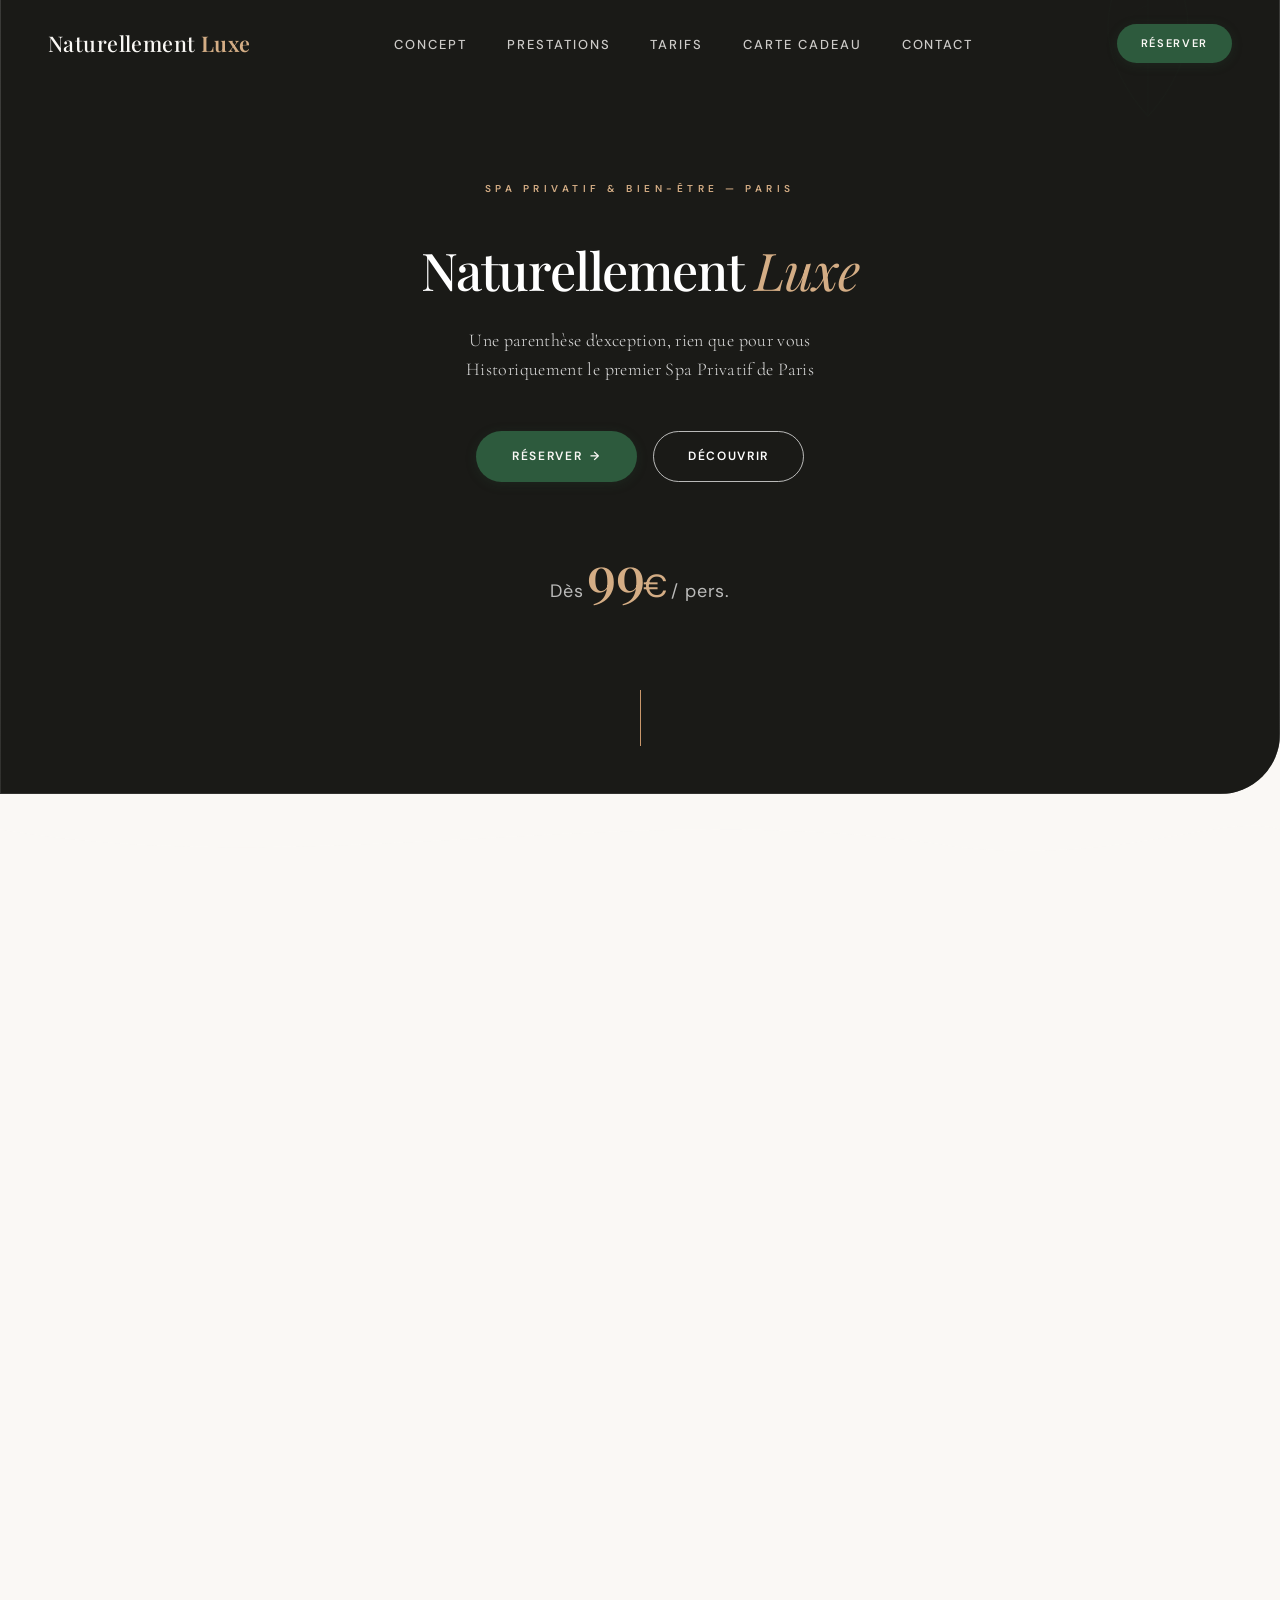
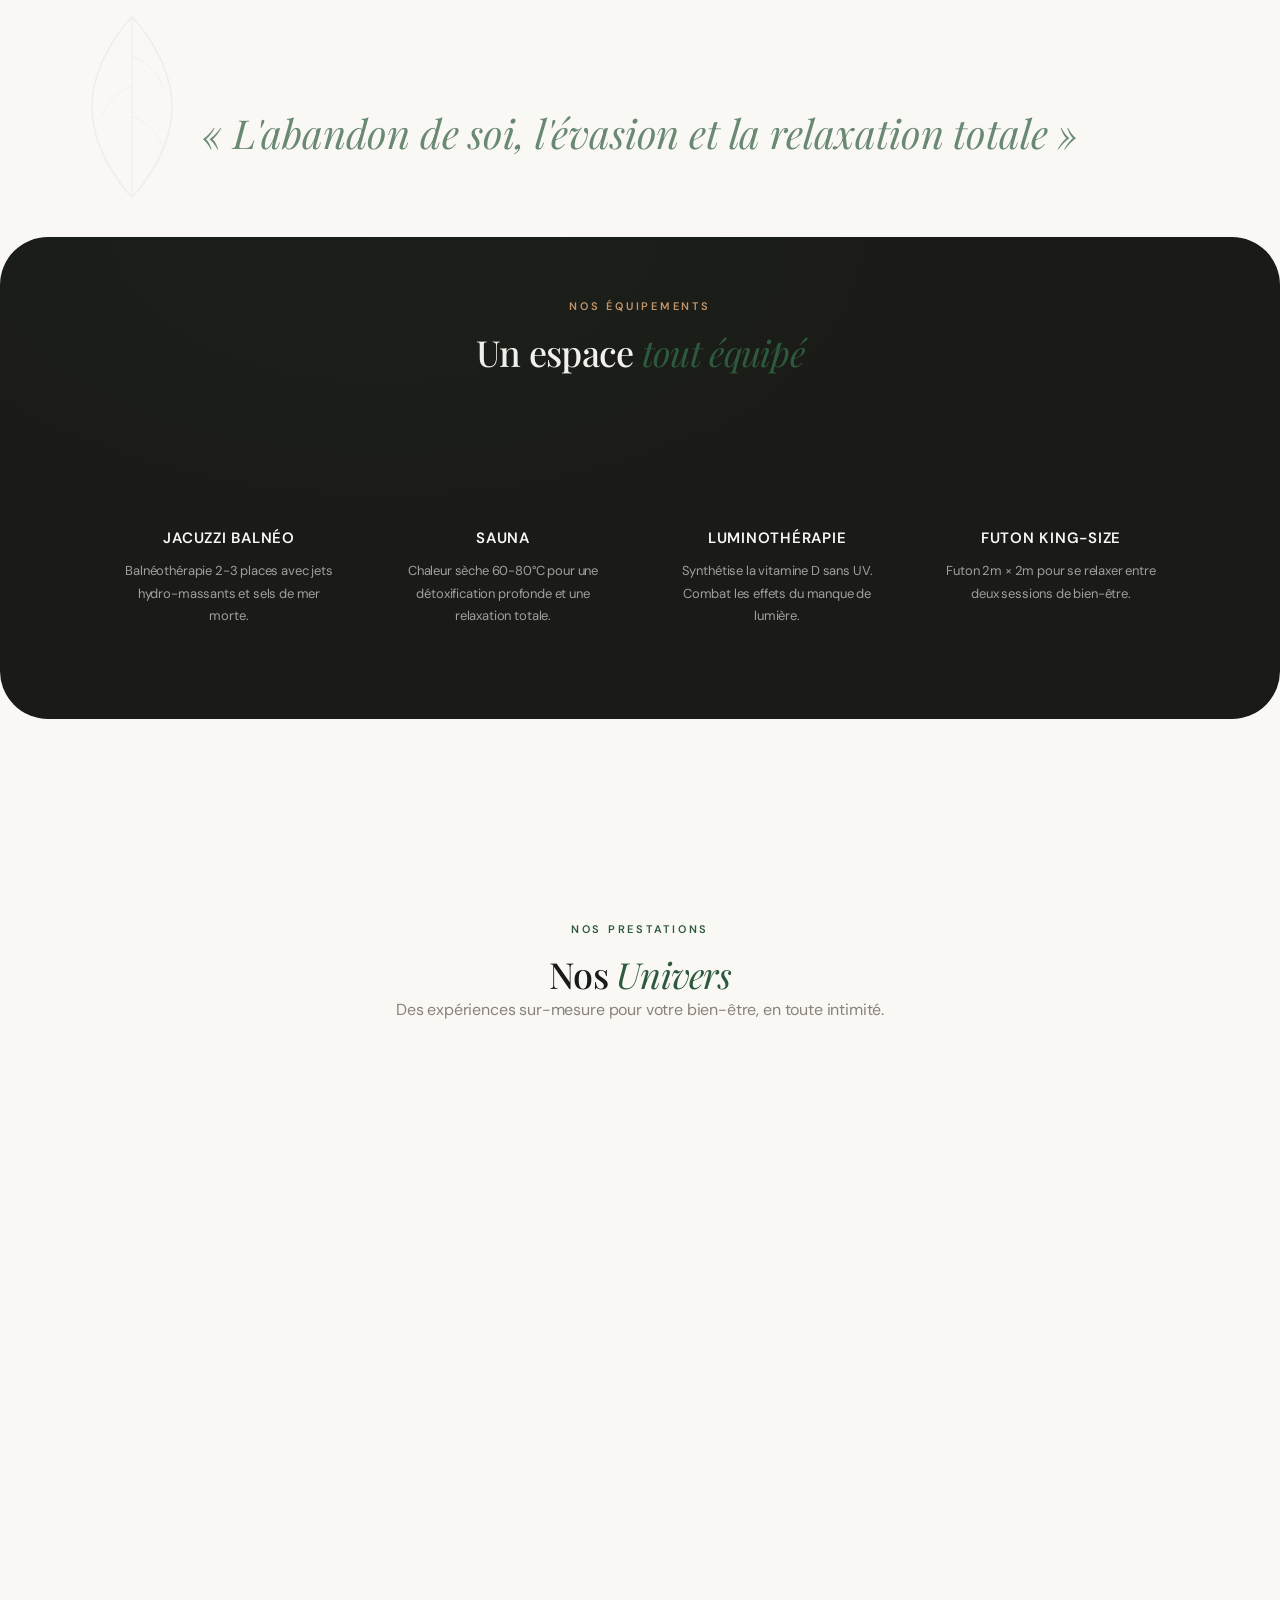
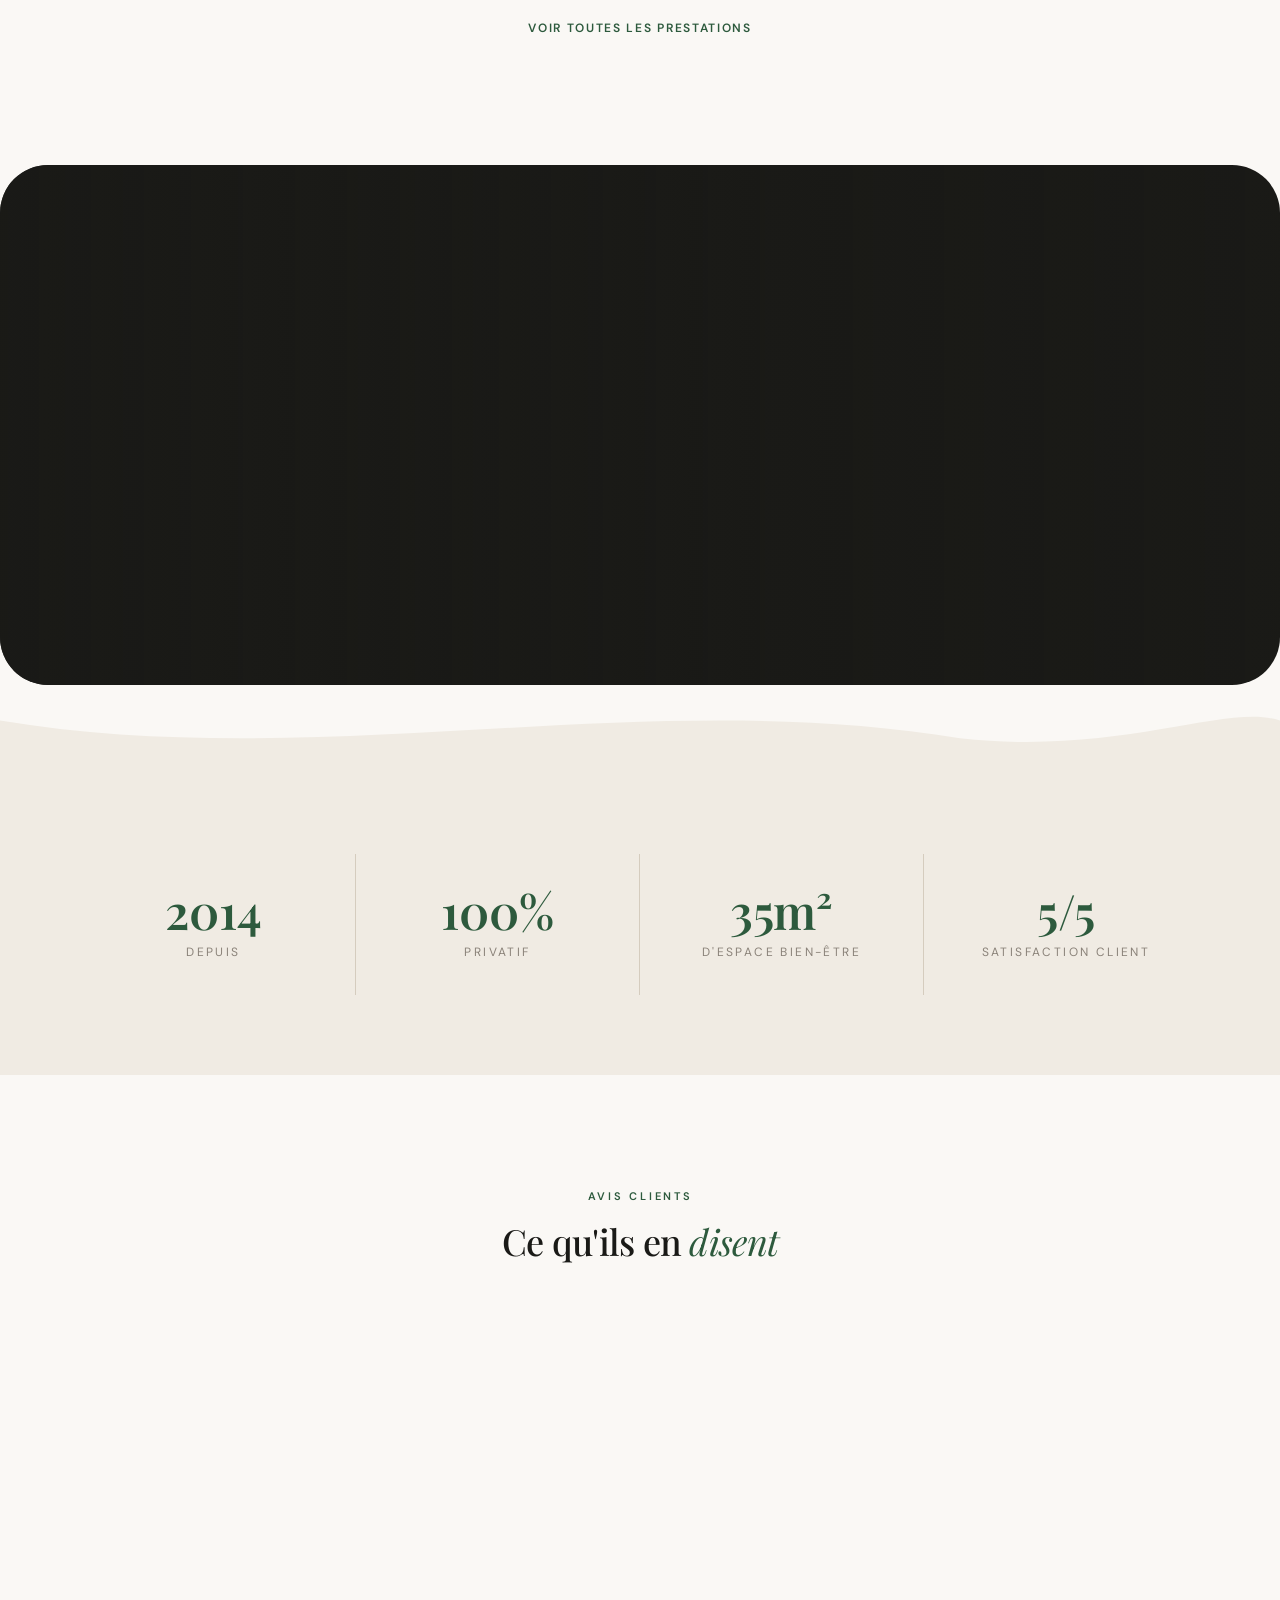
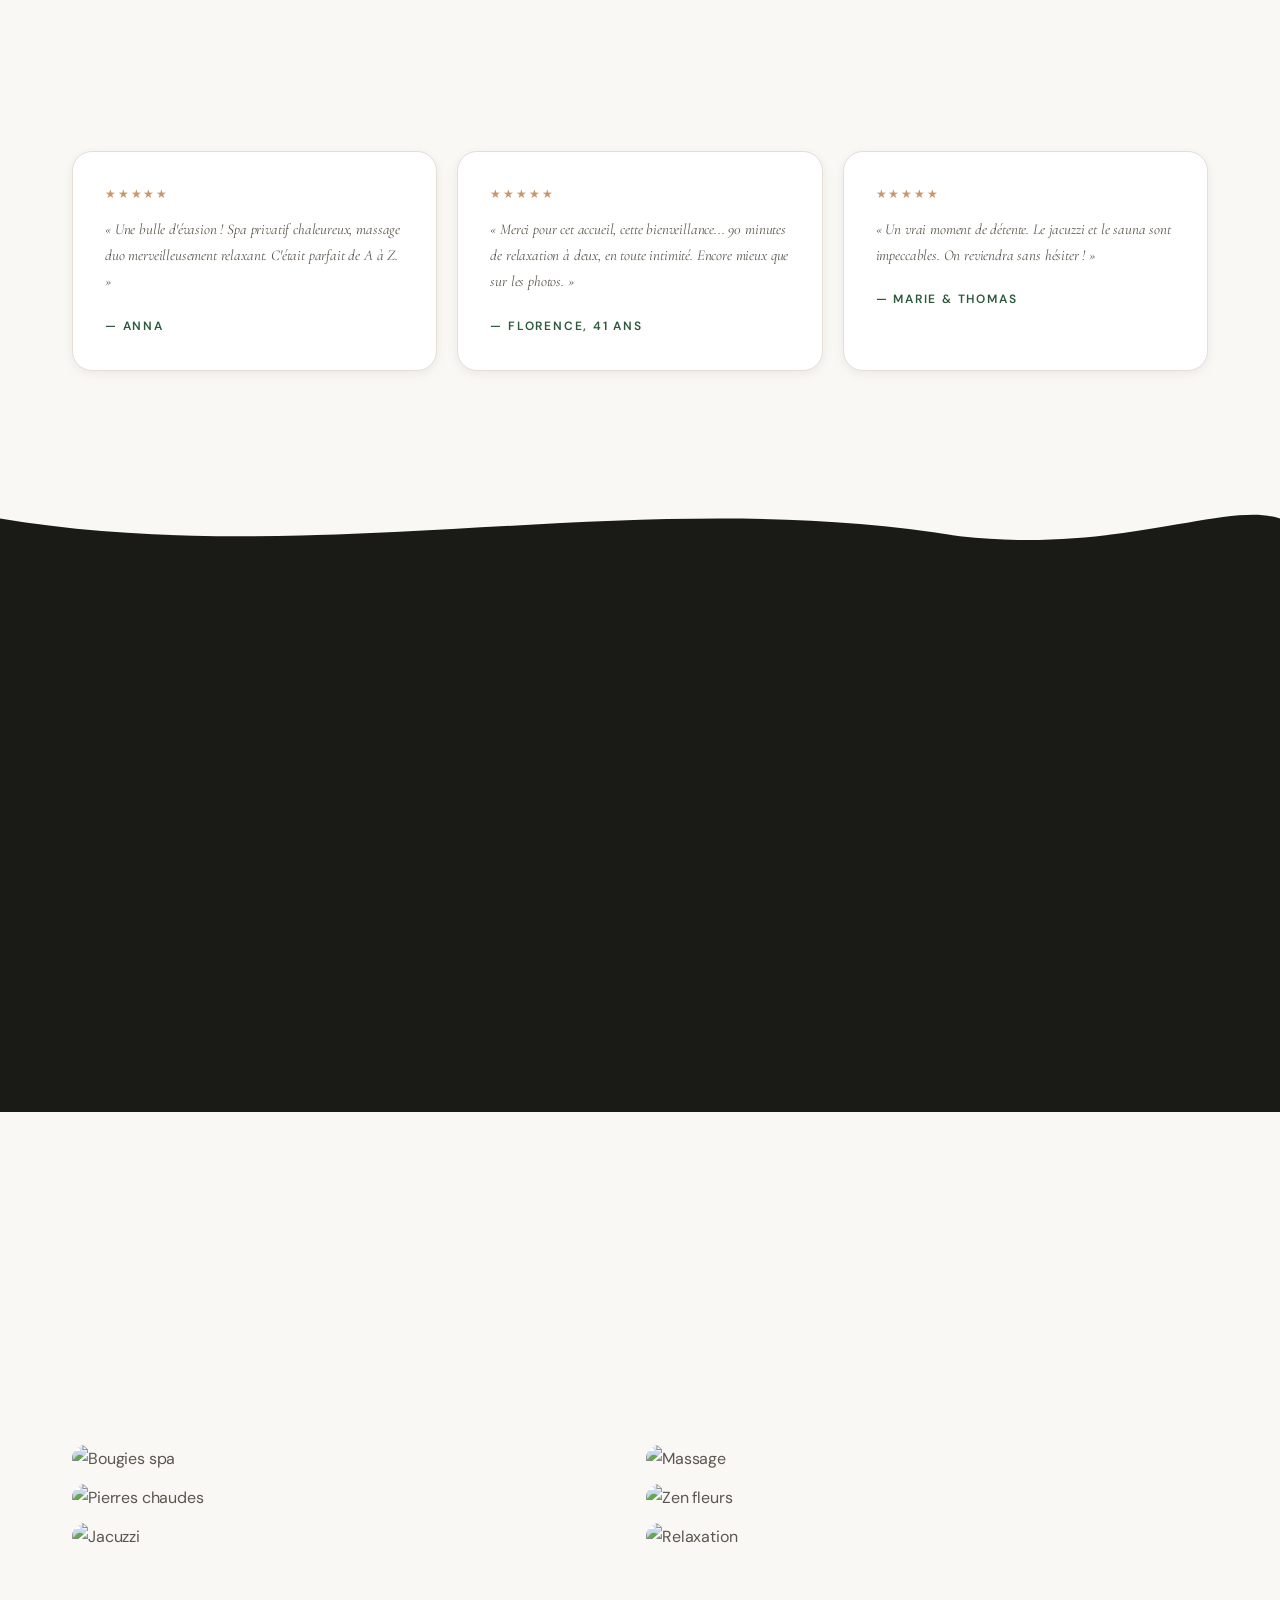
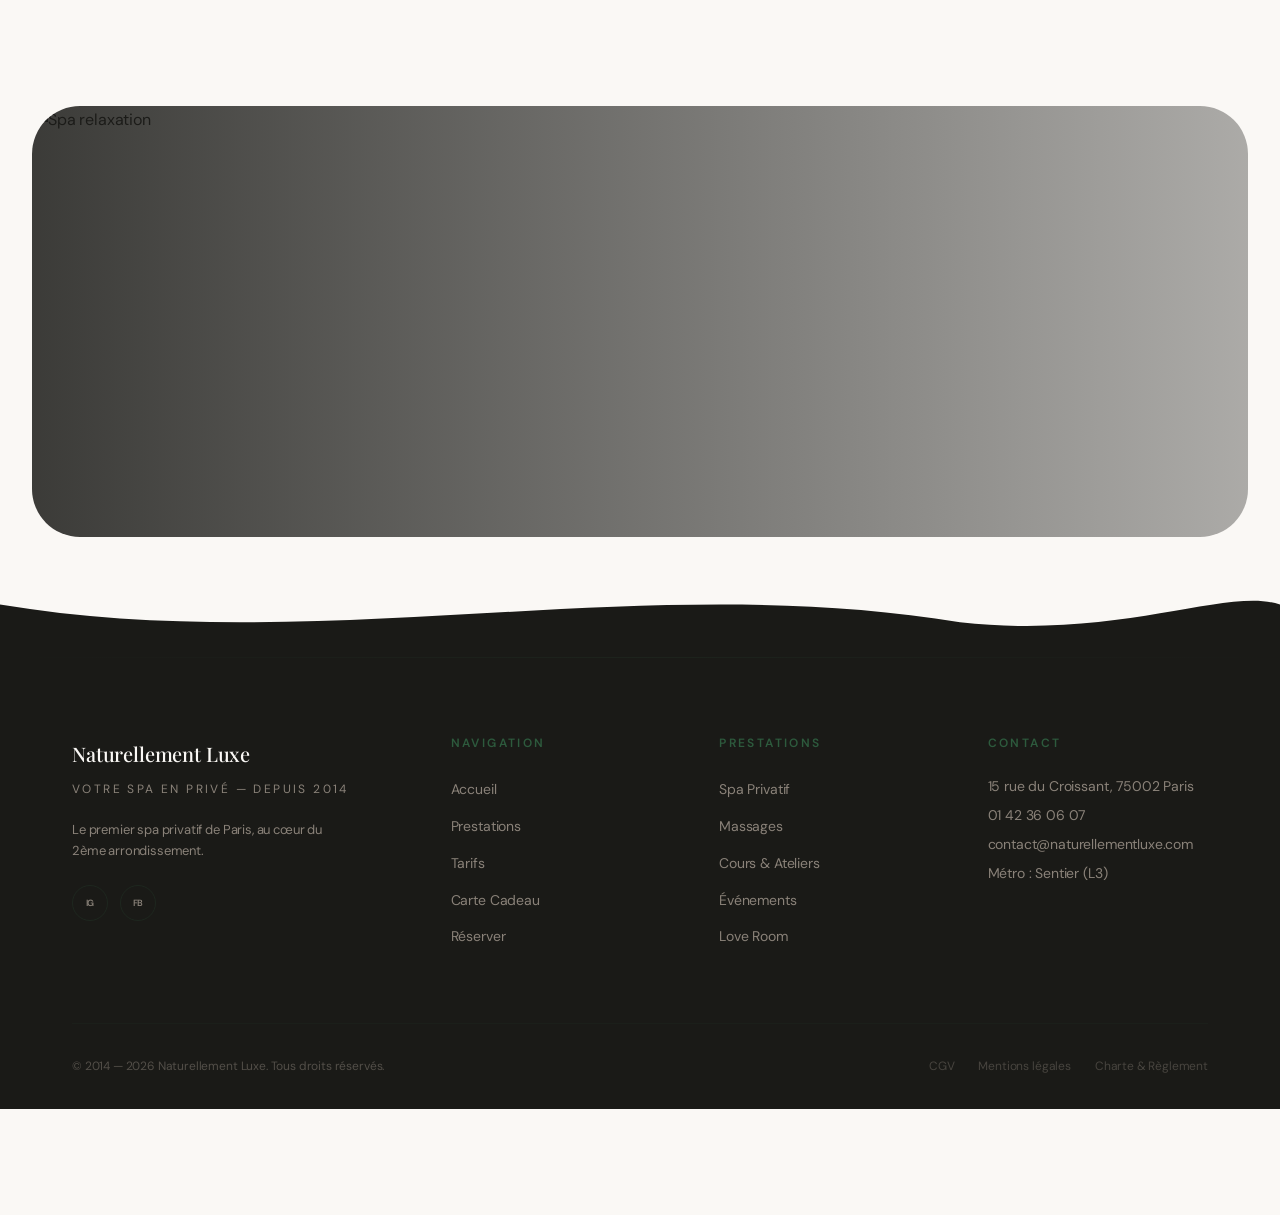
==== commit bd94cfc2: "fix accueil: header dropdown menus, hero lisibilite, wave gap, btn carte cadeau - Header: texte plus" ====
--- a/index.html
+++ b/index.html
@@ -17,8 +17,25 @@
   <a href="index.html" class="header-logo">Naturellement <span>Luxe</span></a>
   <nav>
     <ul class="header-nav">
-      <li><a href="index.html">Accueil</a></li>
-      <li><a href="prestations.html">Prestations</a></li>
+      <li><a href="index.html">Concept</a></li>
+      <li class="has-dropdown">
+        <a href="prestations.html">Prestations</a>
+        <ul class="dropdown">
+          <li><a href="prestation-spa.html">Spa Privatif</a></li>
+          <li><a href="prestation-massage.html">Massage</a></li>
+          <li><a href="prestation-cours.html">Cours</a></li>
+          <li><a href="prestation-loveroom.html">Love Room</a></li>
+          <li class="has-dropdown-nested">
+            <a href="prestation-events.html">Events</a>
+            <ul class="dropdown-nested">
+              <li><a href="#">EVJF</a></li>
+              <li><a href="#">Baby Shower</a></li>
+              <li><a href="#">Anniv</a></li>
+              <li><a href="#">St Valentin</a></li>
+            </ul>
+          </li>
+        </ul>
+      </li>
       <li><a href="tarifs.html">Tarifs</a></li>
       <li><a href="carte-cadeau.html">Carte Cadeau</a></li>
       <li><a href="contact.html">Contact</a></li>
@@ -56,7 +73,7 @@
       <p class="hero-subtitle">Une parenthèse d'exception, rien que pour vous<br>Historiquement le premier Spa Privatif de Paris</p>
       <div class="hero-buttons">
         <a href="reserver.html" class="btn btn-primary">Réserver</a>
-        <a href="prestations.html" class="btn btn-outline">Découvrir</a>
+        <a href="prestations.html" class="btn btn-outline-white">Découvrir</a>
       </div>
       <div class="hero-price">
         <span class="price-from">Dès</span>
@@ -119,13 +136,6 @@
     </div>
   </section>
 
-  <!-- Wave: concept → équipements -->
-  <div class="wave-divider">
-    <svg viewBox="0 0 1440 100" preserveAspectRatio="none">
-      <path d="M0,40 C360,100 720,0 1080,60 C1260,80 1380,20 1440,40 L1440,100 L0,100 Z" fill="#1A1A17"/>
-    </svg>
-  </div>
-
   <!-- ÉQUIPEMENTS (fond SOMBRE — cards arrondies) -->
   <section class="section-equipements">
     <div class="container">
@@ -297,7 +307,7 @@
         <span class="section-label">Offrir</span>
         <h2>Offrez une <em>Expérience Unique</em></h2>
         <p>Valable 12 mois, glissée dans une belle petite enveloppe pour un cadeau d'exception.</p>
-        <a href="carte-cadeau.html" class="btn btn-primary">Offrir une carte cadeau</a>
+        <a href="carte-cadeau.html" class="btn btn-primary" style="width:auto; align-self:flex-start">Offrir une carte cadeau</a>
       </div>
     </div>
   </section>
--- a/css/components.css
+++ b/css/components.css
@@ -59,22 +59,70 @@
 .header-logo span { color: var(--accent-light); font-weight: 600; }
 header.scrolled .header-logo { color: var(--texte-principal); }
 header.scrolled .header-logo span { color: var(--primaire); }
-.header-nav { display: flex; align-items: center; gap: 2.75rem; list-style: none; }
-.header-nav a {
-  font-family: var(--font-sans); font-size: 0.6875rem; font-weight: 500;
-  letter-spacing: 0.2em; text-transform: uppercase;
-  color: rgba(250,248,245,0.75); position: relative; padding-bottom: 4px;
+.header-nav { display: flex; align-items: center; gap: 2.5rem; list-style: none; }
+.header-nav > li { position: relative; }
+.header-nav > li > a {
+  font-family: var(--font-sans); font-size: 0.8125rem; font-weight: 500;
+  letter-spacing: 0.15em; text-transform: uppercase;
+  color: rgba(250,248,245,0.8); position: relative; padding-bottom: 4px;
   transition: var(--transition);
 }
-header.scrolled .header-nav a { color: var(--texte-muted); }
-.header-nav a::after {
+header.scrolled .header-nav > li > a { color: var(--texte-secondaire); }
+.header-nav > li > a::after {
   content: ''; position: absolute; bottom: 0; left: 0;
   width: 0; height: 1.5px; background: var(--primaire);
   transition: width 0.4s var(--ease-out);
 }
-.header-nav a:hover, .header-nav a.active { color: var(--fond-principal); }
-header.scrolled .header-nav a:hover, header.scrolled .header-nav a.active { color: var(--texte-principal); }
-.header-nav a:hover::after, .header-nav a.active::after { width: 100%; }
+.header-nav > li > a:hover, .header-nav > li > a.active { color: var(--fond-principal); }
+header.scrolled .header-nav > li > a:hover, header.scrolled .header-nav > li > a.active { color: var(--texte-principal); }
+.header-nav > li > a:hover::after, .header-nav > li > a.active::after { width: 100%; }
+
+/* Dropdown menus */
+.has-dropdown { position: relative; }
+.dropdown {
+  position: absolute; top: 100%; left: -1rem; min-width: 200px;
+  background: rgba(250,248,245,0.97); backdrop-filter: blur(20px);
+  border: 1px solid var(--bordure-light); border-radius: var(--radius-sm);
+  padding: 0.5rem 0; margin-top: 0.75rem;
+  box-shadow: var(--shadow-lg);
+  opacity: 0; visibility: hidden; transform: translateY(8px);
+  transition: all 0.3s var(--ease-out);
+  list-style: none; z-index: 110;
+}
+.dropdown::before {
+  content: ''; position: absolute; top: -0.75rem; left: 0; right: 0; height: 0.75rem;
+}
+.has-dropdown:hover > .dropdown { opacity: 1; visibility: visible; transform: translateY(0); }
+.dropdown li { position: relative; }
+.dropdown li a {
+  display: block; padding: 0.6rem 1.25rem;
+  font-family: var(--font-sans); font-size: 0.75rem; font-weight: 500;
+  letter-spacing: 0.08em; text-transform: uppercase;
+  color: var(--texte-secondaire); transition: var(--transition);
+}
+.dropdown li a:hover { color: var(--primaire); background: rgba(45,90,61,0.04); }
+.dropdown li a::after { display: none; }
+
+/* Nested dropdown (Events) */
+.has-dropdown-nested { position: relative; }
+.dropdown-nested {
+  position: absolute; top: -0.5rem; left: 100%; min-width: 180px;
+  background: rgba(250,248,245,0.97); backdrop-filter: blur(20px);
+  border: 1px solid var(--bordure-light); border-radius: var(--radius-sm);
+  padding: 0.5rem 0;
+  box-shadow: var(--shadow-lg);
+  opacity: 0; visibility: hidden; transform: translateX(8px);
+  transition: all 0.3s var(--ease-out);
+  list-style: none; z-index: 111;
+}
+.has-dropdown-nested:hover > .dropdown-nested { opacity: 1; visibility: visible; transform: translateX(0); }
+.dropdown-nested li a {
+  display: block; padding: 0.6rem 1.25rem;
+  font-family: var(--font-sans); font-size: 0.75rem; font-weight: 500;
+  letter-spacing: 0.08em; text-transform: none;
+  color: var(--texte-secondaire); transition: var(--transition);
+}
+.dropdown-nested li a:hover { color: var(--primaire); background: rgba(45,90,61,0.04); }
 
 .header-cta {
   font-family: var(--font-sans); font-size: 0.6875rem; font-weight: 600;
@@ -174,6 +222,21 @@
 .btn-outline-dark { background: transparent; color: var(--primaire); border-color: var(--primaire); }
 .btn-outline-dark:hover { background: var(--primaire); color: var(--fond-principal); }
 
+/* Outline blanc — hero sur fond sombre */
+.btn-outline-white {
+  display: inline-flex; align-items: center; gap: 8px;
+  font-family: var(--font-sans); font-size: 0.75rem; font-weight: 600;
+  letter-spacing: 0.14em; text-transform: uppercase;
+  padding: 14px 34px; cursor: pointer;
+  border: 1.5px solid rgba(255,255,255,0.7); border-radius: var(--radius-pill);
+  transition: var(--transition); text-decoration: none;
+  background: transparent; color: #fff;
+}
+.btn-outline-white:hover {
+  background: rgba(255,255,255,0.15); border-color: #fff; color: #fff;
+  transform: translateY(-2px);
+}
+
 /* Dark — accent chaud */
 .btn-dark {
   display: inline-flex; align-items: center; gap: 8px;
@@ -288,9 +351,10 @@
   line-height: 1.25; margin-bottom: 1.5rem; letter-spacing: -0.02em;
   opacity: 0; animation: fadeUp 1s var(--ease-out) 0.6s forwards;
 }
+.hero h1 em { color: var(--accent-light); }
 .hero-subtitle {
   font-family: var(--font-serif); font-size: 1.125rem; font-weight: 300;
-  letter-spacing: 0.02em; color: rgba(213, 204, 190, 0.85); line-height: 1.6;
+  letter-spacing: 0.02em; color: rgba(255, 255, 255, 0.85); line-height: 1.6;
   margin-bottom: 3rem; opacity: 0; animation: fadeUp 1s var(--ease-out) 0.9s forwards;
 }
 .hero-buttons { display: flex; gap: 1rem; justify-content: center; flex-wrap: wrap; margin-bottom: 3.5rem; opacity: 0; animation: fadeUp 1s var(--ease-out) 1.1s forwards; }
@@ -368,7 +432,7 @@
 .section-equipements {
   background: var(--fond-sombre); color: var(--fond-principal);
   padding: 60px; border-radius: 48px; overflow: hidden;
-  position: relative;
+  position: relative; margin-top: -2px;
 }
 .section-equipements::before {
   content: ''; position: absolute; inset: 0;
